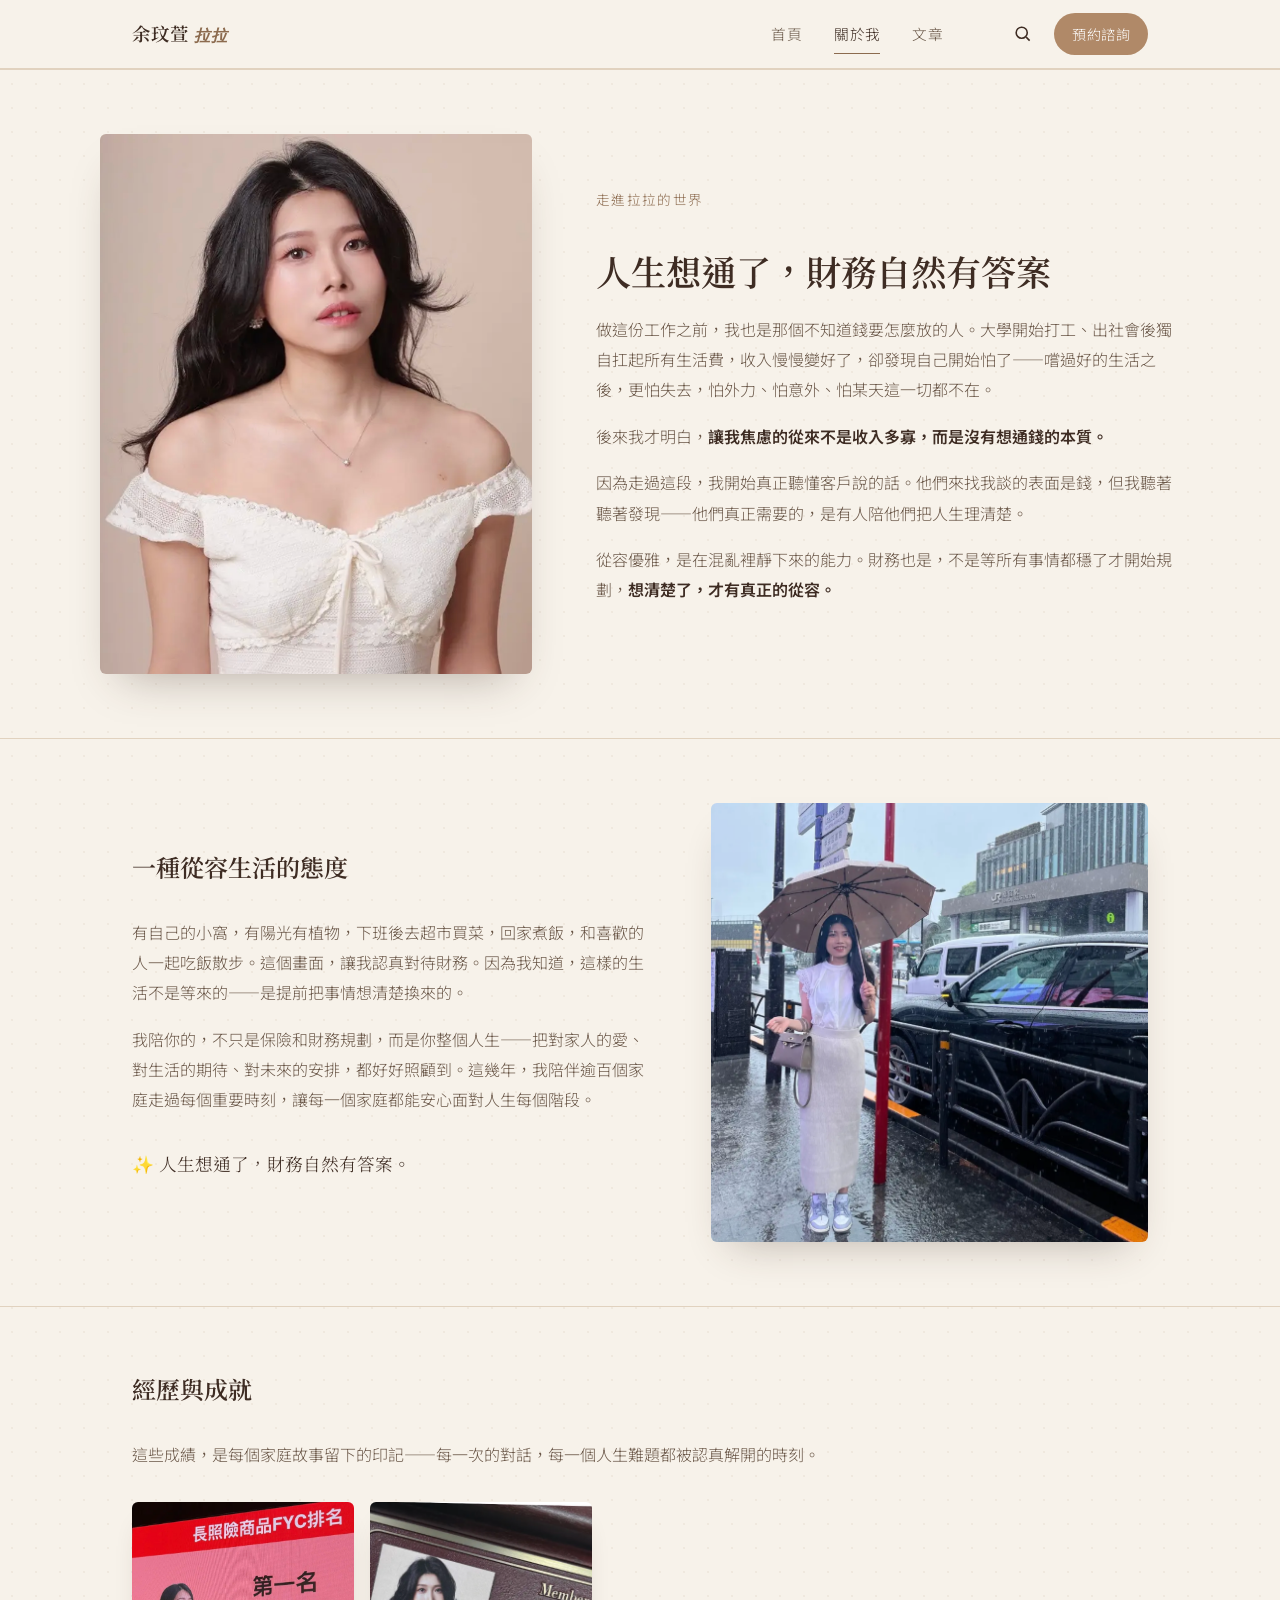
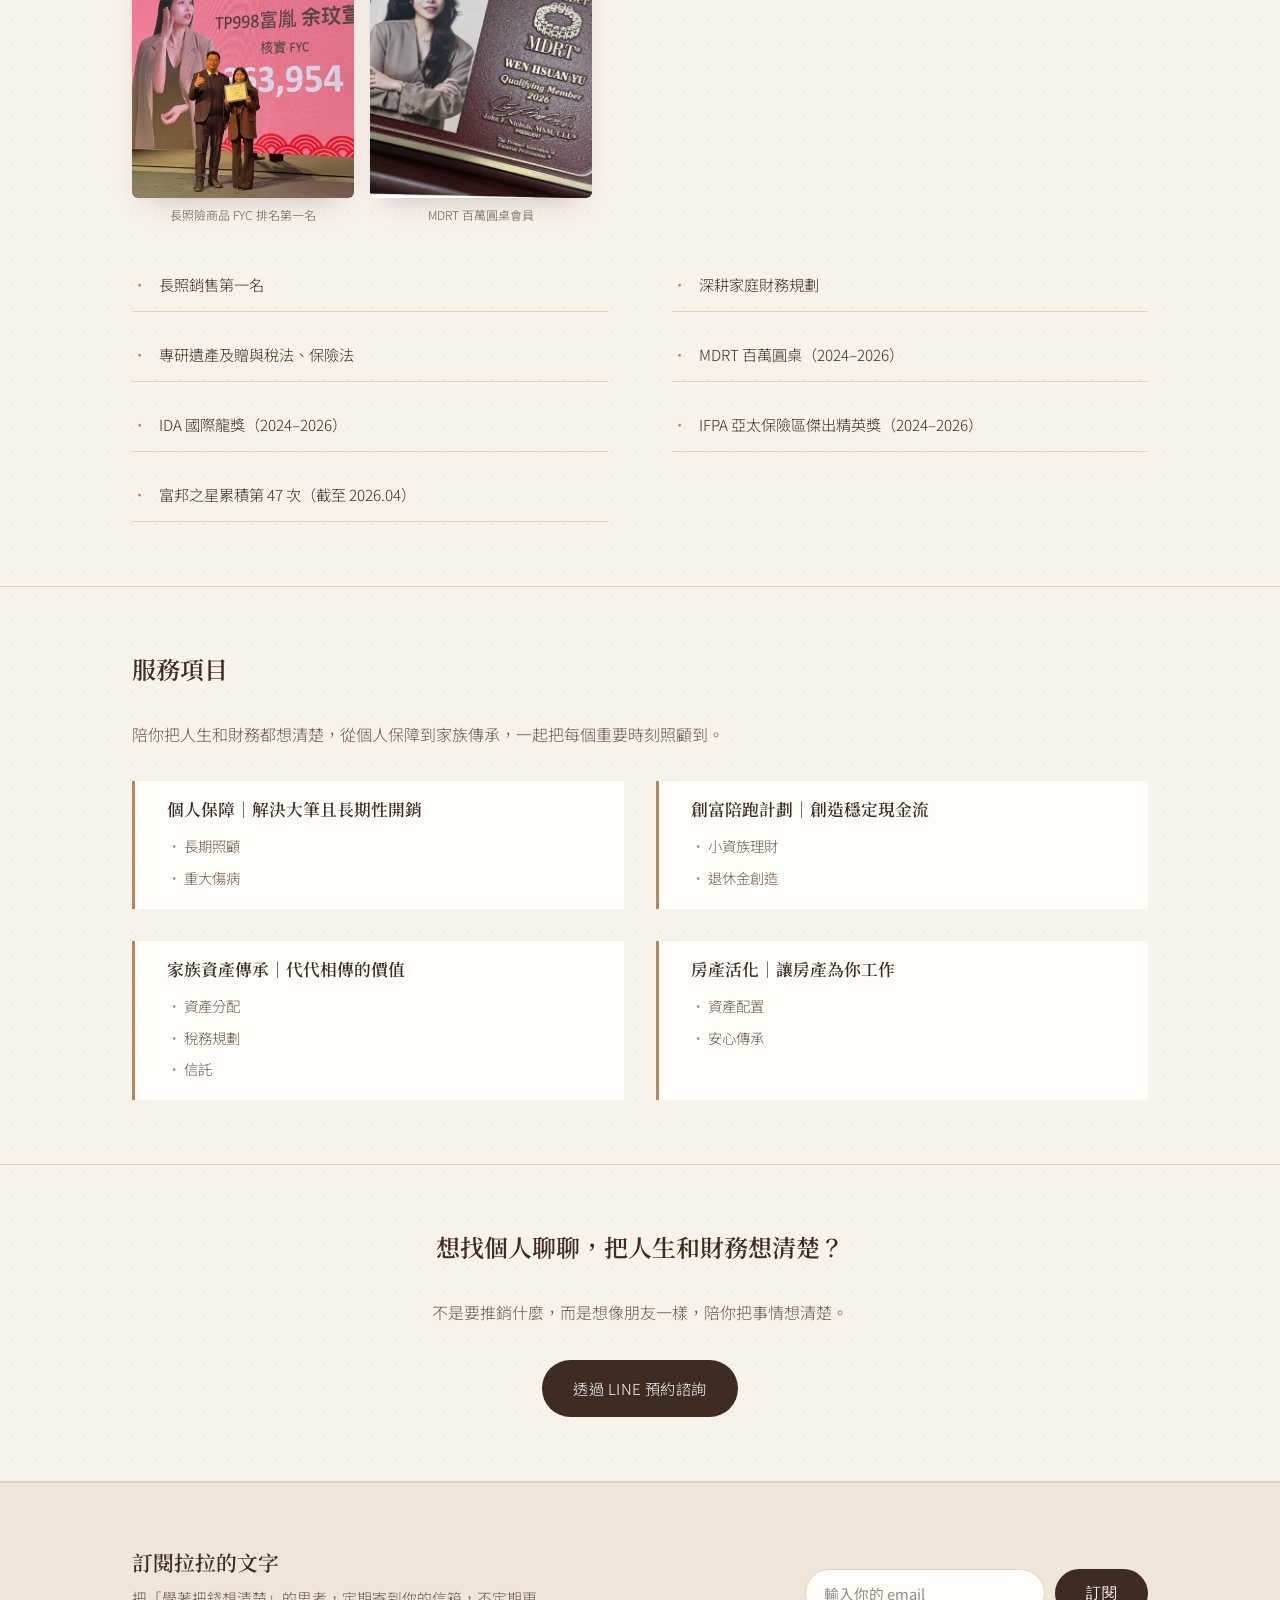
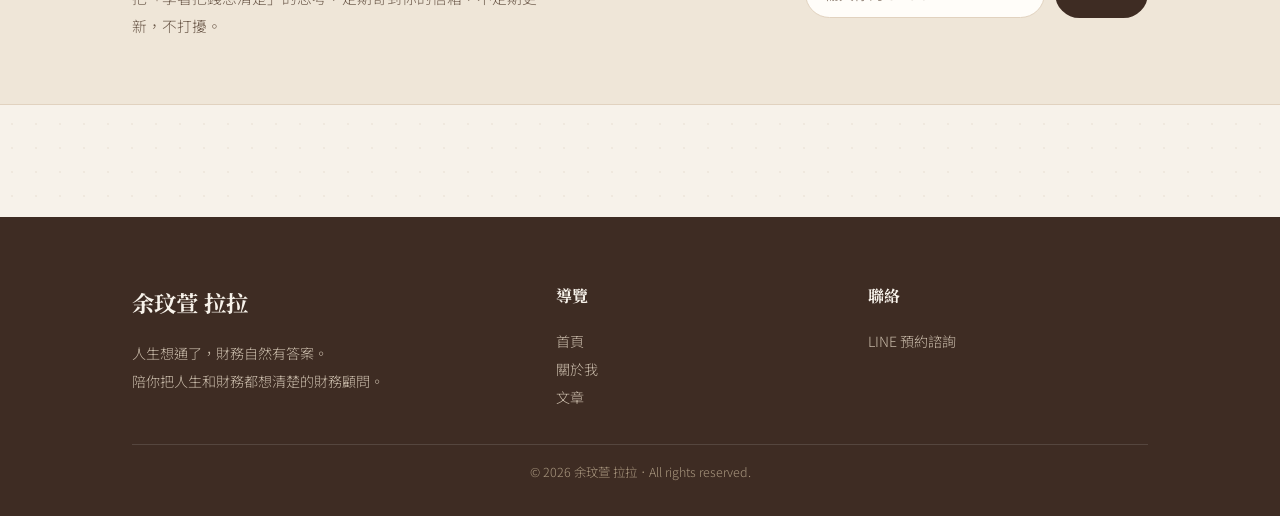
==== about.html @ 837553d8 "Add files via upload" ====
<!DOCTYPE html>
<html lang="zh-Hant">
<head>
<meta charset="UTF-8">
<meta name="viewport" content="width=device-width, initial-scale=1.0">
<title>關於我｜余玟萱 拉拉</title>
<meta name="description" content="走進拉拉的世界。做這份工作之前，我也是那個不知道錢要怎麼放的人。">
<link rel="stylesheet" href="css/style.css">
</head>
<body>

<header class="site-header">
  <div class="wrap">
    <a href="index.html" class="brand-mark">余玟萱<span>拉拉</span></a>
    <nav class="nav-desktop">
      <div class="nav-links">
        <a href="index.html">首頁</a>
        <a href="about.html" class="active">關於我</a>
        <a href="articles.html">文章</a>
      </div>
      <div class="nav-tools">
        <button class="search-toggle-btn" id="searchToggle" aria-label="搜尋">
          <svg width="19" height="19" viewBox="0 0 24 24" fill="none" stroke="currentColor" stroke-width="2"><circle cx="11" cy="11" r="7"/><line x1="21" y1="21" x2="16.65" y2="16.65"/></svg>
        </button>
        <a class="btn-line" href="https://line.me/R/ti/p/@yourlineid" target="_blank" rel="noopener">預約諮詢</a>
      </div>
    </nav>
    <button class="menu-toggle-btn" id="menuToggle" aria-label="選單">
      <svg width="24" height="24" viewBox="0 0 24 24" fill="none" stroke="currentColor" stroke-width="2"><line x1="3" y1="6" x2="21" y2="6"/><line x1="3" y1="12" x2="21" y2="12"/><line x1="3" y1="18" x2="21" y2="18"/></svg>
    </button>
  </div>
</header>

<div class="search-bar" id="searchBar">
  <div class="wrap">
    <input type="text" id="headerSearchInput" placeholder="搜尋文章關鍵字，按 Enter 搜尋…">
  </div>
</div>

<nav class="nav-mobile-panel" id="mobileNav">
  <a href="index.html">首頁</a>
  <a href="about.html">關於我</a>
  <a href="articles.html">文章</a>
  <a href="https://line.me/R/ti/p/@yourlineid" target="_blank" rel="noopener">預約諮詢</a>
</nav>

<!-- ========== 關於我：個人介紹 ========== -->
<section>
  <div class="wrap about-hero">
    <div class="about-photo">
      <img src="images/photo-portrait.png" alt="余玟萱 拉拉">
    </div>
    <div class="about-intro">
      <span class="about-role">走進拉拉的世界</span>
      <h1>人生想通了，財務自然有答案</h1>
      <p>做這份工作之前，我也是那個不知道錢要怎麼放的人。大學開始打工、出社會後獨自扛起所有生活費，收入慢慢變好了，卻發現自己開始怕了——嚐過好的生活之後，更怕失去，怕外力、怕意外、怕某天這一切都不在。</p>
      <p>後來我才明白，<strong>讓我焦慮的從來不是收入多寡，而是沒有想通錢的本質。</strong></p>
      <p>因為走過這段，我開始真正聽懂客戶說的話。他們來找我談的表面是錢，但我聽著聽著發現——他們真正需要的，是有人陪他們把人生理清楚。</p>
      <p>從容優雅，是在混亂裡靜下來的能力。財務也是，不是等所有事情都穩了才開始規劃，<strong>想清楚了，才有真正的從容。</strong></p>
    </div>
  </div>
</section>

<!-- ========== 一種從容生活的態度 ========== -->
<section class="about-section">
  <div class="wrap lifestyle-grid">
    <div>
      <h2>一種從容生活的態度</h2>
      <p>有自己的小窩，有陽光有植物，下班後去超市買菜，回家煮飯，和喜歡的人一起吃飯散步。這個畫面，讓我認真對待財務。因為我知道，這樣的生活不是等來的——是提前把事情想清楚換來的。</p>
      <p>我陪你的，不只是保險和財務規劃，而是你整個人生——把對家人的愛、對生活的期待、對未來的安排，都好好照顧到。這幾年，我陪伴逾百個家庭走過每個重要時刻，讓每一個家庭都能安心面對人生每個階段。</p>
      <p style="font-family: var(--font-serif); color: var(--color-brown); font-size: 1.1rem; margin-top: var(--space-md);">✨ 人生想通了，財務自然有答案。</p>
    </div>
    <div class="lifestyle-photo">
      <img src="images/photo-lifestyle.png" alt="拉拉的生活日常">
    </div>
  </div>
</section>

<!-- ========== 經歷與成就 ========== -->
<section class="about-section">
  <div class="wrap">
    <h2>經歷與成就</h2>
    <p>這些成績，是每個家庭故事留下的印記——每一次的對話，每一個人生難題都被認真解開的時刻。</p>
    <div class="honor-photos">
      <figure>
        <img src="images/photo-award-stage.png" alt="長照險商品FYC排名第一名頒獎">
        <figcaption>長照險商品 FYC 排名第一名</figcaption>
      </figure>
      <figure>
        <img src="images/photo-mdrt.png" alt="MDRT百萬圓桌會員證">
        <figcaption>MDRT 百萬圓桌會員</figcaption>
      </figure>
    </div>
    <div class="honor-grid">
      <div class="honor-item"><span class="dot">·</span> 長照銷售第一名</div>
      <div class="honor-item"><span class="dot">·</span> 深耕家庭財務規劃</div>
      <div class="honor-item"><span class="dot">·</span> 專研遺產及贈與稅法、保險法</div>
      <div class="honor-item"><span class="dot">·</span> MDRT 百萬圓桌（2024–2026）</div>
      <div class="honor-item"><span class="dot">·</span> IDA 國際龍獎（2024–2026）</div>
      <div class="honor-item"><span class="dot">·</span> IFPA 亞太保險區傑出精英獎（2024–2026）</div>
      <div class="honor-item"><span class="dot">·</span> 富邦之星累積第 47 次（截至 2026.04）</div>
    </div>
  </div>
</section>

<!-- ========== 服務項目 ========== -->
<section class="about-section">
  <div class="wrap">
    <h2>服務項目</h2>
    <p>陪你把人生和財務都想清楚，從個人保障到家族傳承，一起把每個重要時刻照顧到。</p>
    <div class="service-grid">
      <div class="service-item">
        <h4>個人保障｜解決大筆且長期性開銷</h4>
        <ul>
          <li>長期照顧</li>
          <li>重大傷病</li>
        </ul>
      </div>
      <div class="service-item">
        <h4>創富陪跑計劃｜創造穩定現金流</h4>
        <ul>
          <li>小資族理財</li>
          <li>退休金創造</li>
        </ul>
      </div>
      <div class="service-item">
        <h4>家族資產傳承｜代代相傳的價值</h4>
        <ul>
          <li>資產分配</li>
          <li>稅務規劃</li>
          <li>信託</li>
        </ul>
      </div>
      <div class="service-item">
        <h4>房產活化｜讓房產為你工作</h4>
        <ul>
          <li>資產配置</li>
          <li>安心傳承</li>
        </ul>
      </div>
    </div>
  </div>
</section>

<!-- ========== CTA ========== -->
<section class="about-section" style="text-align:center; border-bottom:1px solid var(--color-line);">
  <div class="wrap">
    <h2>想找個人聊聊，把人生和財務想清楚？</h2>
    <p style="margin: 0 auto var(--space-md);">不是要推銷什麼，而是想像朋友一樣，陪你把事情想清楚。</p>
    <a class="btn btn-primary" href="https://line.me/R/ti/p/@yourlineid" target="_blank" rel="noopener">透過 LINE 預約諮詢</a>
  </div>
</section>

<!-- ========== 電子報訂閱 ========== -->
<section class="newsletter-section">
  <div class="wrap newsletter-box">
    <div>
      <h3>訂閱拉拉的文字</h3>
      <p>把「學著把錢想清楚」的思考，定期寄到你的信箱，不定期更新，不打擾。</p>
    </div>
    <form action="https://YOUR-ACCOUNT.usX.list-manage.com/subscribe/post?u=YOUR_U&amp;id=YOUR_ID" method="post" target="_blank" class="newsletter-form">
      <input type="email" name="EMAIL" placeholder="輸入你的 email" required>
      <button type="submit" class="btn btn-primary">訂閱</button>
    </form>
  </div>
</section>

<footer class="site-footer">
  <div class="wrap">
    <div class="footer-grid">
      <div>
        <h5>余玟萱 拉拉</h5>
        <p>人生想通了，財務自然有答案。<br>陪你把人生和財務都想清楚的財務顧問。</p>
      </div>
      <div>
        <h5 style="font-size:1rem;">導覽</h5>
        <p><a href="index.html">首頁</a></p>
        <p><a href="about.html">關於我</a></p>
        <p><a href="articles.html">文章</a></p>
      </div>
      <div>
        <h5 style="font-size:1rem;">聯絡</h5>
        <p><a href="https://line.me/R/ti/p/@yourlineid" target="_blank" rel="noopener">LINE 預約諮詢</a></p>
      </div>
    </div>
    <div class="footer-bottom">© 2026 余玟萱 拉拉．All rights reserved.</div>
  </div>
</footer>

<script src="js/main.js"></script>
</body>
</html>
---- css/style.css ----
/* ==========================================================================
   余玟萱 拉拉｜個人品牌網站
   設計系統：米杏底色 × 奶茶棕 × 深可可，溫暖、簡潔、有生活感
   ========================================================================== */

@import url('https://fonts.googleapis.com/css2?family=Noto+Serif+TC:wght@400;500;600;700&family=Noto+Sans+TC:wght@300;400;500;600;700&family=Cormorant+Garamond:ital@1&display=swap');

:root {
  /* 色彩 token */
  --color-bg: #F7F2EA;          /* 米杏底色 */
  --color-bg-card: #FFFDF9;      /* 卡片米白 */
  --color-bg-soft: #EFE6D8;      /* 區塊分隔用米調 */
  --color-milktea: #B08968;      /* 奶茶棕｜主色 */
  --color-milktea-deep: #8C6B4F; /* 深奶茶｜hover / 強調 */
  --color-brown: #3E2C23;        /* 深可可｜標題文字 */
  --color-brown-soft: #6B5849;   /* 內文次要文字 */
  --color-line: #E1D2BF;         /* 分隔線 */
  --color-olive: #8B9574;        /* 生活感點綴，用於標籤 */
  --color-white: #FFFFFF;

  /* 字體 */
  --font-serif: 'Noto Serif TC', serif;
  --font-sans: 'Noto Sans TC', sans-serif;
  --font-accent: 'Cormorant Garamond', serif;

  /* 間距節奏 */
  --space-xs: 0.5rem;
  --space-sm: 1rem;
  --space-md: 2rem;
  --space-lg: 4rem;
  --space-xl: 7rem;

  --radius: 4px;
  --max-width: 1080px;
}

* { box-sizing: border-box; margin: 0; padding: 0; }

html { scroll-behavior: smooth; }

@media (prefers-reduced-motion: reduce) {
  html { scroll-behavior: auto; }
  * { animation-duration: 0.01ms !important; animation-iteration-count: 1 !important; transition-duration: 0.01ms !important; }
}

body {
  font-family: var(--font-sans);
  background-color: var(--color-bg);
  background-image: radial-gradient(rgba(139, 105, 74, 0.07) 1px, transparent 1px);
  background-size: 24px 24px;
  color: var(--color-brown);
  line-height: 1.9;
  font-weight: 300;
  -webkit-font-smoothing: antialiased;
}

img { max-width: 100%; display: block; }

a { color: inherit; text-decoration: none; }

:focus-visible {
  outline: 2px solid var(--color-milktea-deep);
  outline-offset: 3px;
}

.wrap {
  max-width: var(--max-width);
  margin: 0 auto;
  padding: 0 var(--space-md);
}

h1, h2, h3, h4 {
  font-family: var(--font-serif);
  font-weight: 600;
  color: var(--color-brown);
  line-height: 1.5;
}

/* ==========================================================================
   導覽列
   ========================================================================== */

.site-header {
  position: sticky;
  top: 0;
  z-index: 100;
  background: rgba(247, 242, 234, 0.92);
  backdrop-filter: blur(8px);
  border-bottom: 1px solid var(--color-line);
}

.site-header .wrap {
  display: flex;
  align-items: center;
  justify-content: space-between;
  height: 68px;
}

.brand-mark {
  font-family: var(--font-serif);
  font-size: 1.15rem;
  font-weight: 600;
  letter-spacing: 0.05em;
  color: var(--color-brown);
  white-space: nowrap;
}

.brand-mark span {
  font-family: var(--font-accent);
  font-style: italic;
  color: var(--color-milktea-deep);
  font-size: 1rem;
  margin-left: 0.35em;
}

.nav-desktop {
  display: flex;
  align-items: center;
  gap: var(--space-lg);
}

.nav-links {
  display: flex;
  gap: var(--space-md);
  font-size: 0.92rem;
  letter-spacing: 0.03em;
}

.nav-links a {
  position: relative;
  padding: 4px 0;
  color: var(--color-brown-soft);
  transition: color 0.25s ease;
}

.nav-links a::after {
  content: '';
  position: absolute;
  left: 0; bottom: -2px;
  width: 0; height: 1px;
  background: var(--color-milktea-deep);
  transition: width 0.25s ease;
}

.nav-links a:hover,
.nav-links a.active {
  color: var(--color-brown);
}
.nav-links a:hover::after,
.nav-links a.active::after { width: 100%; }

.nav-tools {
  display: flex;
  align-items: center;
  gap: var(--space-sm);
}

.search-toggle-btn,
.menu-toggle-btn {
  background: none;
  border: none;
  cursor: pointer;
  color: var(--color-brown);
  padding: 6px;
  display: flex;
  align-items: center;
}

.menu-toggle-btn { display: none; }

.btn-line {
  display: inline-flex;
  align-items: center;
  gap: 6px;
  background: var(--color-milktea);
  color: var(--color-white);
  padding: 8px 18px;
  border-radius: 100px;
  font-size: 0.88rem;
  letter-spacing: 0.03em;
  white-space: nowrap;
  transition: background 0.25s ease, transform 0.25s ease;
}
.btn-line:hover { background: var(--color-milktea-deep); transform: translateY(-1px); }

/* 搜尋展開列 */
.search-bar {
  max-height: 0;
  overflow: hidden;
  transition: max-height 0.3s ease;
  background: var(--color-bg-soft);
  border-bottom: 1px solid var(--color-line);
}
.search-bar.open { max-height: 90px; }
.search-bar .wrap { padding-top: 14px; padding-bottom: 14px; height: auto; }
.search-bar input {
  width: 100%;
  border: none;
  background: transparent;
  border-bottom: 1px solid var(--color-milktea);
  padding: 8px 4px;
  font-family: var(--font-sans);
  font-size: 1rem;
  color: var(--color-brown);
}
.search-bar input::placeholder { color: var(--color-brown-soft); opacity: 0.6; }
.search-bar input:focus { outline: none; }

/* 手機選單 */
.nav-mobile-panel {
  display: none;
  position: fixed;
  inset: 68px 0 0 0;
  background: var(--color-bg);
  z-index: 99;
  padding: var(--space-lg) var(--space-md);
  flex-direction: column;
  gap: var(--space-md);
}
.nav-mobile-panel.open { display: flex; }
.nav-mobile-panel a {
  font-family: var(--font-serif);
  font-size: 1.4rem;
  color: var(--color-brown);
  border-bottom: 1px solid var(--color-line);
  padding-bottom: var(--space-sm);
}

/* ==========================================================================
   Hero（首頁視覺主體：品牌句）
   ========================================================================== */

.hero {
  padding: var(--space-xl) 0 var(--space-lg);
  text-align: center;
  position: relative;
  background: linear-gradient(180deg, rgba(29, 20, 15, 0.72), rgba(29, 20, 15, 0.55) 55%, var(--color-bg) 96%),
              url("images/art/banner-home.jpg") center 25% / cover no-repeat;
  color: #F7F2EA;
}

.hero-eyebrow {
  font-size: 0.85rem;
  letter-spacing: 0.25em;
  color: #E8D7C3;
  margin-bottom: var(--space-md);
}

.hero-statement {
  font-family: var(--font-serif);
  font-weight: 700;
  color: #FFFCF7;
  font-size: clamp(2rem, 6vw, 3.6rem);
  line-height: 1.55;
  max-width: 780px;
  margin: 0 auto;
  position: relative;
  display: inline-block;
  text-shadow: 0 2px 24px rgba(0, 0, 0, 0.35);
}

.hero-statement .underline-word {
  position: relative;
  white-space: nowrap;
}

.hero-statement .underline-word svg {
  position: absolute;
  left: -2%;
  bottom: -0.18em;
  width: 104%;
  height: 0.3em;
  overflow: visible;
}

.hero-statement .underline-word path {
  fill: none;
  stroke: #E4B98C;
  stroke-width: 5;
  stroke-linecap: round;
}

.hero-sub {
  margin: var(--space-md) auto 0;
  max-width: 560px;
  color: #EFE3D3;
  font-size: 1.05rem;
  line-height: 2;
}

.hero-cta {
  margin-top: var(--space-lg);
  display: flex;
  justify-content: center;
  gap: var(--space-sm);
  flex-wrap: wrap;
}

.btn {
  display: inline-flex;
  align-items: center;
  gap: 8px;
  padding: 13px 30px;
  border-radius: 100px;
  font-size: 0.95rem;
  letter-spacing: 0.03em;
  transition: all 0.25s ease;
  border: 1px solid transparent;
}
.btn-primary {
  background: var(--color-brown);
  color: var(--color-white);
}
.btn-primary:hover { background: var(--color-milktea-deep); transform: translateY(-2px); }
.btn-outline {
  border-color: #E4B98C;
  color: #FFFCF7;
}
.btn-outline:hover { background: #E4B98C; color: var(--color-brown); }

.scroll-hint {
  margin-top: var(--space-xl);
  display: flex;
  flex-direction: column;
  align-items: center;
  gap: 6px;
  color: #EFE3D3;
  font-size: 0.75rem;
  letter-spacing: 0.2em;
  animation: floatDown 2.4s ease-in-out infinite;
}
@keyframes floatDown {
  0%, 100% { transform: translateY(0); opacity: 0.6; }
  50% { transform: translateY(6px); opacity: 1; }
}
@media (prefers-reduced-motion: reduce) {
  .scroll-hint { animation: none; }
}

/* ==========================================================================
   引言區塊
   ========================================================================== */

.quote-block {
  background: var(--color-bg-card);
  border-top: 1px solid var(--color-line);
  border-bottom: 1px solid var(--color-line);
  padding: var(--space-lg) 0;
}

.quote-block blockquote {
  max-width: 680px;
  margin: 0 auto;
  text-align: center;
  font-family: var(--font-serif);
  font-size: clamp(1.15rem, 2.6vw, 1.5rem);
  color: var(--color-brown);
  line-height: 2;
}

.quote-block cite {
  display: block;
  margin-top: var(--space-sm);
  font-style: normal;
  font-size: 0.85rem;
  color: var(--color-milktea-deep);
  letter-spacing: 0.1em;
}

/* ==========================================================================
   引導卡片（首頁三入口）
   ========================================================================== */

.intro-grid {
  padding: var(--space-xl) 0;
  display: grid;
  grid-template-columns: repeat(3, 1fr);
  gap: var(--space-md);
}

.intro-card {
  background: var(--color-bg-card);
  border: none;
  box-shadow: 0 2px 14px -6px rgba(62, 44, 35, 0.14);
  border-radius: 6px;
  padding: var(--space-md);
  transition: transform 0.3s ease, box-shadow 0.3s ease;
}
.intro-card:hover {
  transform: translateY(-4px);
  box-shadow: 0 16px 30px -18px rgba(62, 44, 35, 0.28);
}

.intro-card .tag {
  font-size: 0.75rem;
  letter-spacing: 0.15em;
  color: var(--color-milktea-deep);
  margin-bottom: var(--space-sm);
  display: block;
}

.intro-card h3 {
  font-size: 1.3rem;
  margin-bottom: var(--space-sm);
}

.intro-card p {
  color: var(--color-brown-soft);
  font-size: 0.95rem;
  margin-bottom: var(--space-sm);
}

.intro-card .card-link {
  font-size: 0.88rem;
  color: var(--color-milktea-deep);
  border-bottom: 1px solid var(--color-milktea-deep);
  padding-bottom: 2px;
}

/* ==========================================================================
   五個文章分類（首頁段落 + 分類頁通用）
   ========================================================================== */

.section-title-wrap {
  text-align: center;
  padding: 0 0 var(--space-lg);
}
.section-eyebrow {
  font-size: 0.8rem;
  letter-spacing: 0.25em;
  color: var(--color-milktea-deep);
  margin-bottom: var(--space-xs);
}
.section-title {
  font-size: clamp(1.6rem, 4vw, 2.2rem);
  position: relative;
  display: inline-block;
  padding-bottom: 16px;
}
.section-title::after {
  content: '';
  position: absolute;
  left: 50%;
  bottom: 0;
  transform: translateX(-50%);
  width: 84px;
  height: 10px;
  background: url("data:image/svg+xml,%3Csvg xmlns='http://www.w3.org/2000/svg' viewBox='0 0 84 10'%3E%3Cpath d='M2,6 C20,1 35,9 50,4 C62,1 74,7 82,3' fill='none' stroke='%23B08968' stroke-width='2.4' stroke-linecap='round'/%3E%3C/svg%3E") no-repeat center / contain;
}
.page-banner h1 {
  position: relative;
  display: inline-block;
  padding-bottom: 16px;
}
.page-banner h1::after {
  content: '';
  position: absolute;
  left: 50%;
  bottom: 0;
  transform: translateX(-50%);
  width: 84px;
  height: 10px;
  background: url("data:image/svg+xml,%3Csvg xmlns='http://www.w3.org/2000/svg' viewBox='0 0 84 10'%3E%3Cpath d='M2,6 C20,1 35,9 50,4 C62,1 74,7 82,3' fill='none' stroke='%23B08968' stroke-width='2.4' stroke-linecap='round'/%3E%3C/svg%3E") no-repeat center / contain;
}

.category-grid {
  padding-bottom: var(--space-xl);
  display: grid;
  grid-template-columns: repeat(5, 1fr);
  gap: var(--space-sm);
}

.category-card {
  position: relative;
  border-radius: 6px;
  overflow: hidden;
  aspect-ratio: 3 / 4;
  box-shadow: 0 10px 26px -14px rgba(62, 44, 35, 0.35);
  transition: transform 0.3s ease, box-shadow 0.3s ease;
  background-size: cover;
  background-position: center;
  display: flex;
  align-items: flex-end;
}
.category-card:hover {
  transform: translateY(-5px);
  box-shadow: 0 20px 36px -16px rgba(62, 44, 35, 0.42);
}
.category-card.cat-money { background-image: url("images/art/cat-money.jpg"); }
.category-card.cat-love  { background-image: url("images/art/cat-love.jpg"); }
.category-card.cat-grace { background-image: url("images/art/cat-grace.jpg"); }
.category-card.cat-aging { background-image: url("images/art/cat-aging.jpg"); }
.category-card.cat-care  { background-image: url("images/art/cat-care.jpg"); }

.category-card .cat-scrim {
  position: relative;
  width: 100%;
  padding: var(--space-md) var(--space-sm) var(--space-sm);
  text-align: center;
  background: linear-gradient(180deg, rgba(29, 20, 15, 0) 0%, rgba(29, 20, 15, 0.78) 78%);
}
.category-card .cat-icon-svg {
  display: none;
}
.category-card h4 {
  font-size: 1rem;
  line-height: 1.6;
  color: #FFFCF7;
  text-shadow: 0 1px 8px rgba(0, 0, 0, 0.4);
}
.category-card .cat-desc {
  font-size: 0.8rem;
  color: #E8D7C3;
  margin-top: 6px;
  letter-spacing: 0.05em;
}

/* ==========================================================================
   頁尾
   ========================================================================== */

.site-footer {
  background: var(--color-brown);
  color: #E8DDD0;
  padding: var(--space-lg) 0 var(--space-md);
  margin-top: var(--space-xl);
}

.footer-grid {
  display: grid;
  grid-template-columns: 1.4fr 1fr 1fr;
  gap: var(--space-md);
  padding-bottom: var(--space-md);
}

.footer-grid h5 {
  font-family: var(--font-serif);
  font-size: 1.4rem;
  color: var(--color-bg);
  margin-bottom: var(--space-sm);
}

.footer-grid p, .footer-grid a {
  font-size: 0.88rem;
  color: #C9BBAA;
  line-height: 2;
}
.footer-grid a:hover { color: var(--color-bg); }

.footer-bottom {
  border-top: 1px solid rgba(255,255,255,0.12);
  padding-top: var(--space-sm);
  text-align: center;
  font-size: 0.78rem;
  color: #A9977F;
}

/* ==========================================================================
   內頁通用：頁首橫幅
   ========================================================================== */

.page-banner {
  padding: var(--space-lg) 0 var(--space-md);
  text-align: center;
}
.page-banner .section-eyebrow { margin-bottom: var(--space-xs); }
.page-banner h1 { font-size: clamp(1.8rem, 5vw, 2.6rem); }
.page-banner p {
  max-width: 600px;
  margin: var(--space-sm) auto 0;
  color: var(--color-brown-soft);
}

/* ==========================================================================
   關於我頁
   ========================================================================== */

.about-hero {
  display: grid;
  grid-template-columns: 0.85fr 1.15fr;
  gap: var(--space-lg);
  align-items: center;
  padding: var(--space-lg) 0;
}

.about-photo {
  aspect-ratio: 4 / 5;
  border-radius: 6px;
  overflow: hidden;
  box-shadow: 0 22px 44px -22px rgba(62, 44, 35, 0.38);
}
.about-photo img {
  width: 100%;
  height: 100%;
  object-fit: cover;
  display: block;
}

.lifestyle-grid {
  display: grid;
  grid-template-columns: 1fr 0.85fr;
  gap: var(--space-lg);
  align-items: center;
}
.lifestyle-photo {
  border-radius: 6px;
  overflow: hidden;
  box-shadow: 0 20px 40px -20px rgba(62, 44, 35, 0.32);
}
.lifestyle-photo img { width: 100%; display: block; }

.honor-photos {
  display: grid;
  grid-template-columns: repeat(2, 1fr);
  gap: var(--space-sm);
  max-width: 460px;
  margin: var(--space-md) 0;
}
.honor-photos figure { margin: 0; }
.honor-photos img {
  width: 100%;
  aspect-ratio: 3 / 4;
  object-fit: cover;
  object-position: top center;
  border-radius: 6px;
  box-shadow: 0 14px 28px -16px rgba(62, 44, 35, 0.3);
  display: block;
}
.honor-photos figcaption {
  font-size: 0.75rem;
  color: var(--color-brown-soft);
  margin-top: 6px;
  text-align: center;
}

.about-intro h1 {
  font-size: clamp(1.6rem, 4vw, 2.2rem);
  margin-bottom: var(--space-sm);
}
.about-intro .about-role {
  color: var(--color-milktea-deep);
  letter-spacing: 0.1em;
  font-size: 0.85rem;
  margin-bottom: var(--space-md);
  display: block;
}
.about-intro p { margin-bottom: var(--space-sm); color: var(--color-brown-soft); }
.about-intro p strong { color: var(--color-brown); font-weight: 600; }

.about-section { padding: var(--space-lg) 0; border-top: 1px solid var(--color-line); }
.about-section h2 { font-size: 1.5rem; margin-bottom: var(--space-md); }
.about-section p { color: var(--color-brown-soft); margin-bottom: var(--space-sm); max-width: 720px; }

.honor-grid {
  display: grid;
  grid-template-columns: repeat(2, 1fr);
  gap: var(--space-sm) var(--space-lg);
  margin-top: var(--space-md);
}
.honor-item {
  display: flex;
  gap: 12px;
  align-items: baseline;
  padding: 12px 0;
  border-bottom: 1px solid var(--color-line);
  font-size: 0.95rem;
}
.honor-item .dot { color: var(--color-milktea); }

.service-grid {
  display: grid;
  grid-template-columns: repeat(2, 1fr);
  gap: var(--space-md);
  margin-top: var(--space-md);
}
.service-item {
  background: var(--color-bg-card);
  border-left: 3px solid var(--color-milktea);
  padding: var(--space-sm) var(--space-md);
}
.service-item h4 { font-size: 1.05rem; margin-bottom: 8px; }
.service-item ul { list-style: none; color: var(--color-brown-soft); font-size: 0.9rem; }
.service-item li { padding: 2px 0; }
.service-item li::before { content: '· '; color: var(--color-milktea); }

/* ==========================================================================
   文章列表頁
   ========================================================================== */

.filter-bar {
  display: flex;
  flex-wrap: wrap;
  gap: 10px;
  justify-content: center;
  padding-bottom: var(--space-lg);
}
.filter-btn {
  padding: 8px 20px;
  border: 1px solid var(--color-line);
  border-radius: 100px;
  font-size: 0.88rem;
  background: var(--color-bg-card);
  color: var(--color-brown-soft);
  cursor: pointer;
  transition: all 0.2s ease;
}
.filter-btn:hover { border-color: var(--color-milktea); color: var(--color-brown); }
.filter-btn.active {
  background: var(--color-brown);
  border-color: var(--color-brown);
  color: var(--color-white);
}

.article-list {
  display: grid;
  grid-template-columns: repeat(2, 1fr);
  gap: var(--space-md);
  padding-bottom: var(--space-xl);
}

.article-card {
  background: var(--color-bg-card);
  border: none;
  box-shadow: 0 2px 14px -8px rgba(62, 44, 35, 0.16);
  border-radius: 6px;
  overflow: hidden;
  display: flex;
  flex-direction: column;
  transition: transform 0.25s ease, box-shadow 0.25s ease;
}
.article-card:hover {
  transform: translateY(-3px);
  box-shadow: 0 16px 30px -18px rgba(62, 44, 35, 0.24);
}
.article-card .card-cover {
  width: 100%;
  aspect-ratio: 16 / 10;
  background-size: cover;
  background-position: center;
}
.article-card .card-body {
  padding: var(--space-md);
  display: flex;
  flex-direction: column;
  flex-grow: 1;
}
.article-card .cat-tag {
  display: inline-flex;
  align-items: center;
  gap: 6px;
  font-size: 0.75rem;
  color: var(--color-milktea-deep);
  letter-spacing: 0.06em;
  margin-bottom: var(--space-xs);
}
.article-card .cat-tag svg { width: 14px; height: 14px; }
.article-card h3 {
  font-size: 1.2rem;
  margin-bottom: var(--space-sm);
  line-height: 1.6;
}
.article-card .excerpt {
  color: var(--color-brown-soft);
  font-size: 0.92rem;
  flex-grow: 1;
  margin-bottom: var(--space-sm);
}
.article-card .meta {
  display: flex;
  justify-content: space-between;
  font-size: 0.78rem;
  color: var(--color-brown-soft);
  border-top: 1px solid var(--color-line);
  padding-top: var(--space-sm);
}

.empty-state {
  text-align: center;
  padding: var(--space-xl) var(--space-md);
  color: var(--color-brown-soft);
}
.empty-state .icon { font-size: 2rem; margin-bottom: var(--space-sm); }

/* ==========================================================================
   單篇文章頁
   ========================================================================== */

.article-cover {
  width: 100%;
  aspect-ratio: 21 / 9;
  background-size: cover;
  background-position: center;
  position: relative;
}
.article-cover::after {
  content: '';
  position: absolute;
  inset: 0;
  background: linear-gradient(180deg, rgba(29,20,15,0.05), rgba(29,20,15,0.55));
}

.article-header {
  max-width: 760px;
  margin: 0 auto;
  padding: var(--space-lg) 0 var(--space-md);
  text-align: center;
}
.article-header .cat-tag {
  font-size: 0.8rem;
  color: var(--color-milktea-deep);
  letter-spacing: 0.15em;
  margin-bottom: var(--space-sm);
  display: inline-flex;
  align-items: center;
  gap: 6px;
  justify-content: center;
  width: 100%;
}
.article-header .cat-tag svg { width: 16px; height: 16px; }
.article-header h1 {
  font-size: clamp(1.7rem, 4.5vw, 2.4rem);
  margin-bottom: var(--space-sm);
}
.article-header .meta {
  color: var(--color-brown-soft);
  font-size: 0.85rem;
}

.article-body {
  max-width: 700px;
  margin: 0 auto;
  padding-bottom: var(--space-xl);
  font-size: 1.05rem;
}
.article-body h2 {
  font-size: 1.35rem;
  margin: var(--space-lg) 0 var(--space-sm);
}
.article-body p { margin-bottom: var(--space-sm); color: var(--color-brown-soft); }
.article-body p strong { color: var(--color-brown); }
.article-body blockquote {
  border-left: 3px solid var(--color-milktea);
  padding-left: var(--space-sm);
  margin: var(--space-md) 0;
  font-family: var(--font-serif);
  color: var(--color-brown);
  font-size: 1.1rem;
}
.article-body ul { margin: 0 0 var(--space-sm) 1.2rem; color: var(--color-brown-soft); }

.article-footer-cta {
  max-width: 700px;
  margin: var(--space-lg) auto 0;
  background: var(--color-bg-card);
  border: 1px solid var(--color-line);
  border-radius: var(--radius);
  padding: var(--space-md);
  text-align: center;
}
.article-footer-cta p { margin-bottom: var(--space-sm); color: var(--color-brown-soft); }

.ig-embed-grid {
  display: flex;
  flex-wrap: wrap;
  gap: var(--space-md);
  justify-content: center;
  margin: var(--space-md) 0;
}
.ig-embed-grid blockquote.instagram-media { margin: 0 !important; }

/* ==========================================================================
   電子報訂閱
   ========================================================================== */

.newsletter-section {
  background: var(--color-bg-soft);
  border-top: 1px solid var(--color-line);
  border-bottom: 1px solid var(--color-line);
  padding: var(--space-lg) 0;
}
.newsletter-box {
  display: flex;
  align-items: center;
  justify-content: space-between;
  gap: var(--space-md);
  flex-wrap: wrap;
}
.newsletter-box h3 {
  font-size: 1.3rem;
  margin-bottom: 6px;
}
.newsletter-box p {
  color: var(--color-brown-soft);
  font-size: 0.92rem;
  max-width: 420px;
}
.newsletter-form {
  display: flex;
  gap: 10px;
  flex-wrap: wrap;
}
.newsletter-form input[type="email"] {
  padding: 12px 18px;
  border: 1px solid var(--color-line);
  border-radius: 100px;
  font-family: var(--font-sans);
  font-size: 0.92rem;
  min-width: 240px;
  background: var(--color-bg-card);
  color: var(--color-brown);
}
.newsletter-form input[type="email"]:focus {
  outline: none;
  border-color: var(--color-milktea);
}
.newsletter-form input[type="email"]::placeholder { color: var(--color-brown-soft); opacity: 0.7; }

@media (max-width: 640px) {
  .newsletter-box { flex-direction: column; align-items: stretch; text-align: center; }
  .newsletter-form { flex-direction: column; }
  .newsletter-form input[type="email"] { min-width: 0; }
}

.back-link {
  display: inline-flex;
  align-items: center;
  gap: 6px;
  font-size: 0.88rem;
  color: var(--color-milktea-deep);
  margin-bottom: var(--space-md);
}

/* ==========================================================================
   響應式：平板 / 手機
   ========================================================================== */

@media (max-width: 860px) {
  .nav-links { display: none; }
  .menu-toggle-btn { display: flex; }
  .intro-grid { grid-template-columns: 1fr; }
  .category-grid { grid-template-columns: repeat(2, 1fr); }
  .about-hero { grid-template-columns: 1fr; }
  .about-photo { max-width: 320px; margin: 0 auto; }
  .lifestyle-grid { grid-template-columns: 1fr; }
  .lifestyle-grid .lifestyle-photo { order: -1; max-width: 360px; margin: 0 auto; }
  .honor-grid, .service-grid { grid-template-columns: 1fr; }
  .article-list { grid-template-columns: 1fr; }
  .footer-grid { grid-template-columns: 1fr; gap: var(--space-md); text-align: center; }
}

@media (max-width: 520px) {
  :root { --space-xl: 4.5rem; --space-lg: 2.75rem; }
  .category-grid { grid-template-columns: repeat(2, 1fr); }
  .hero-cta { flex-direction: column; align-items: stretch; }
  .btn { justify-content: center; }
}
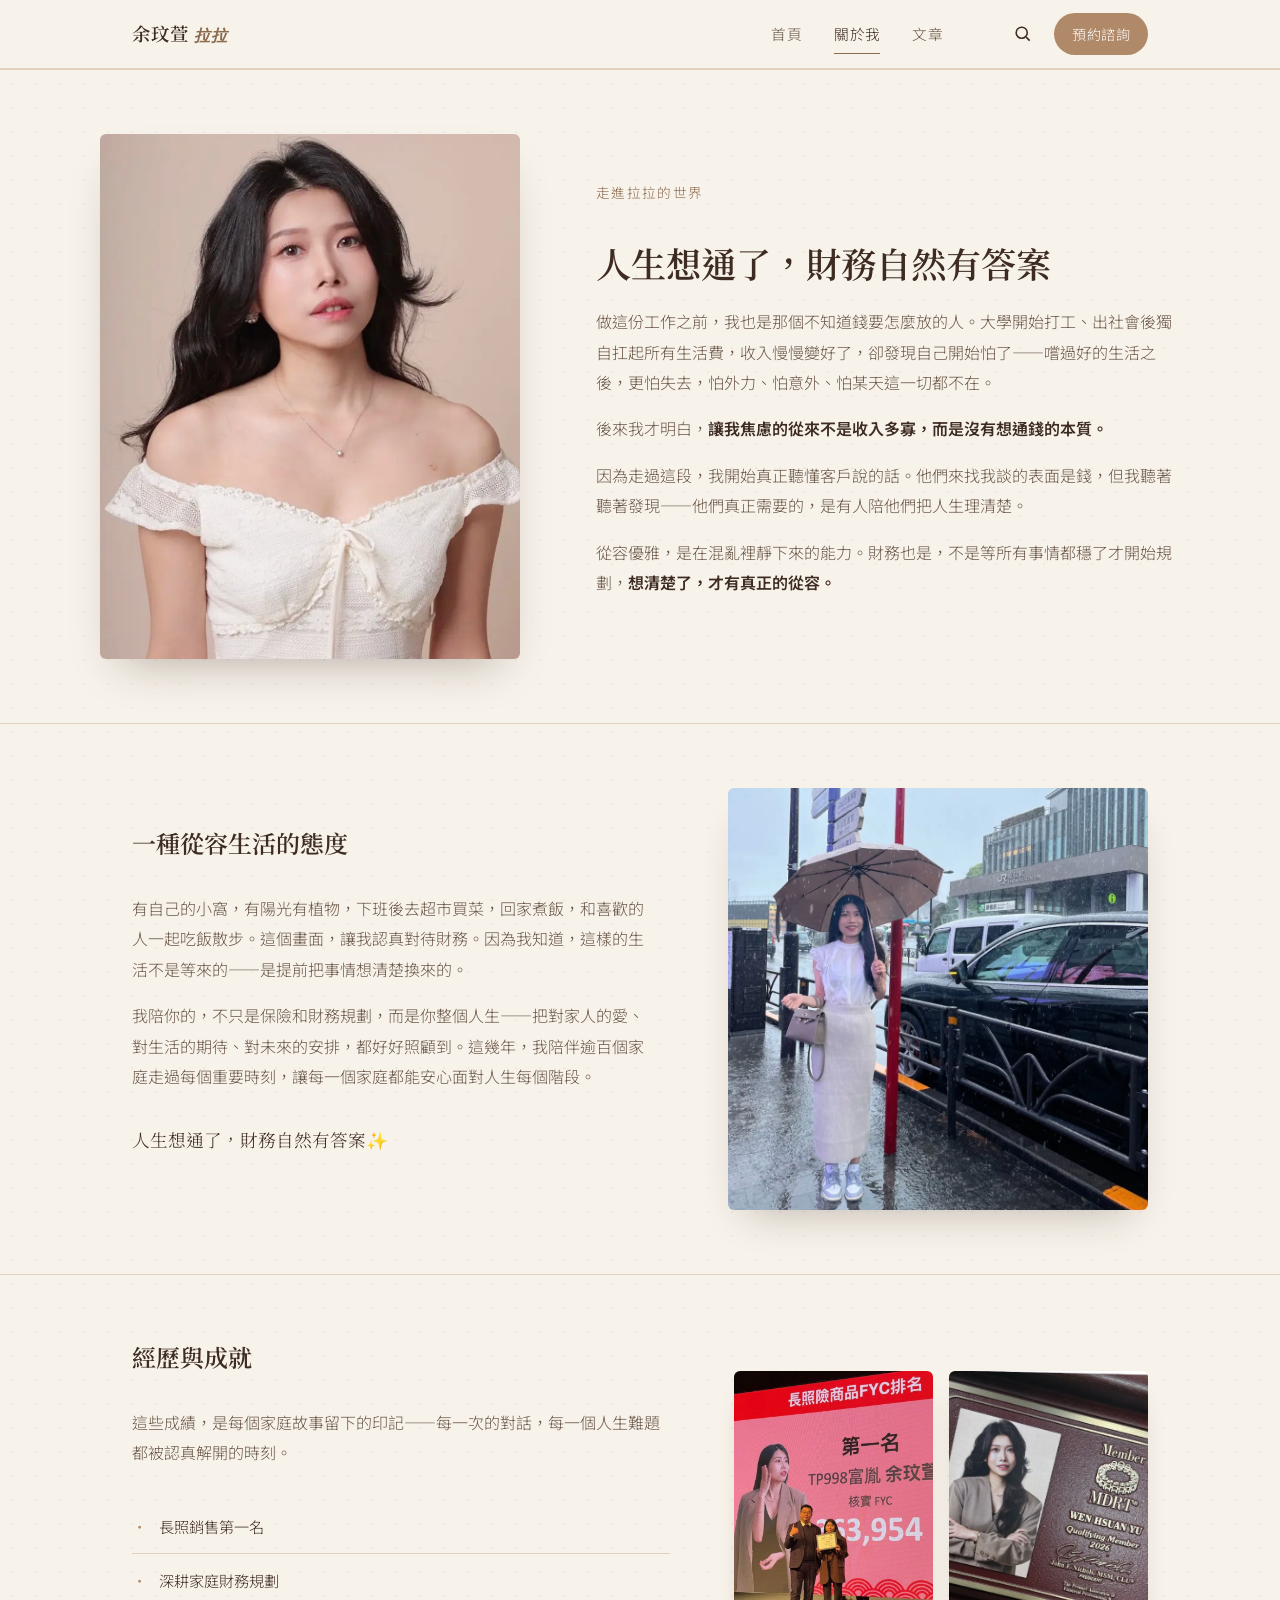
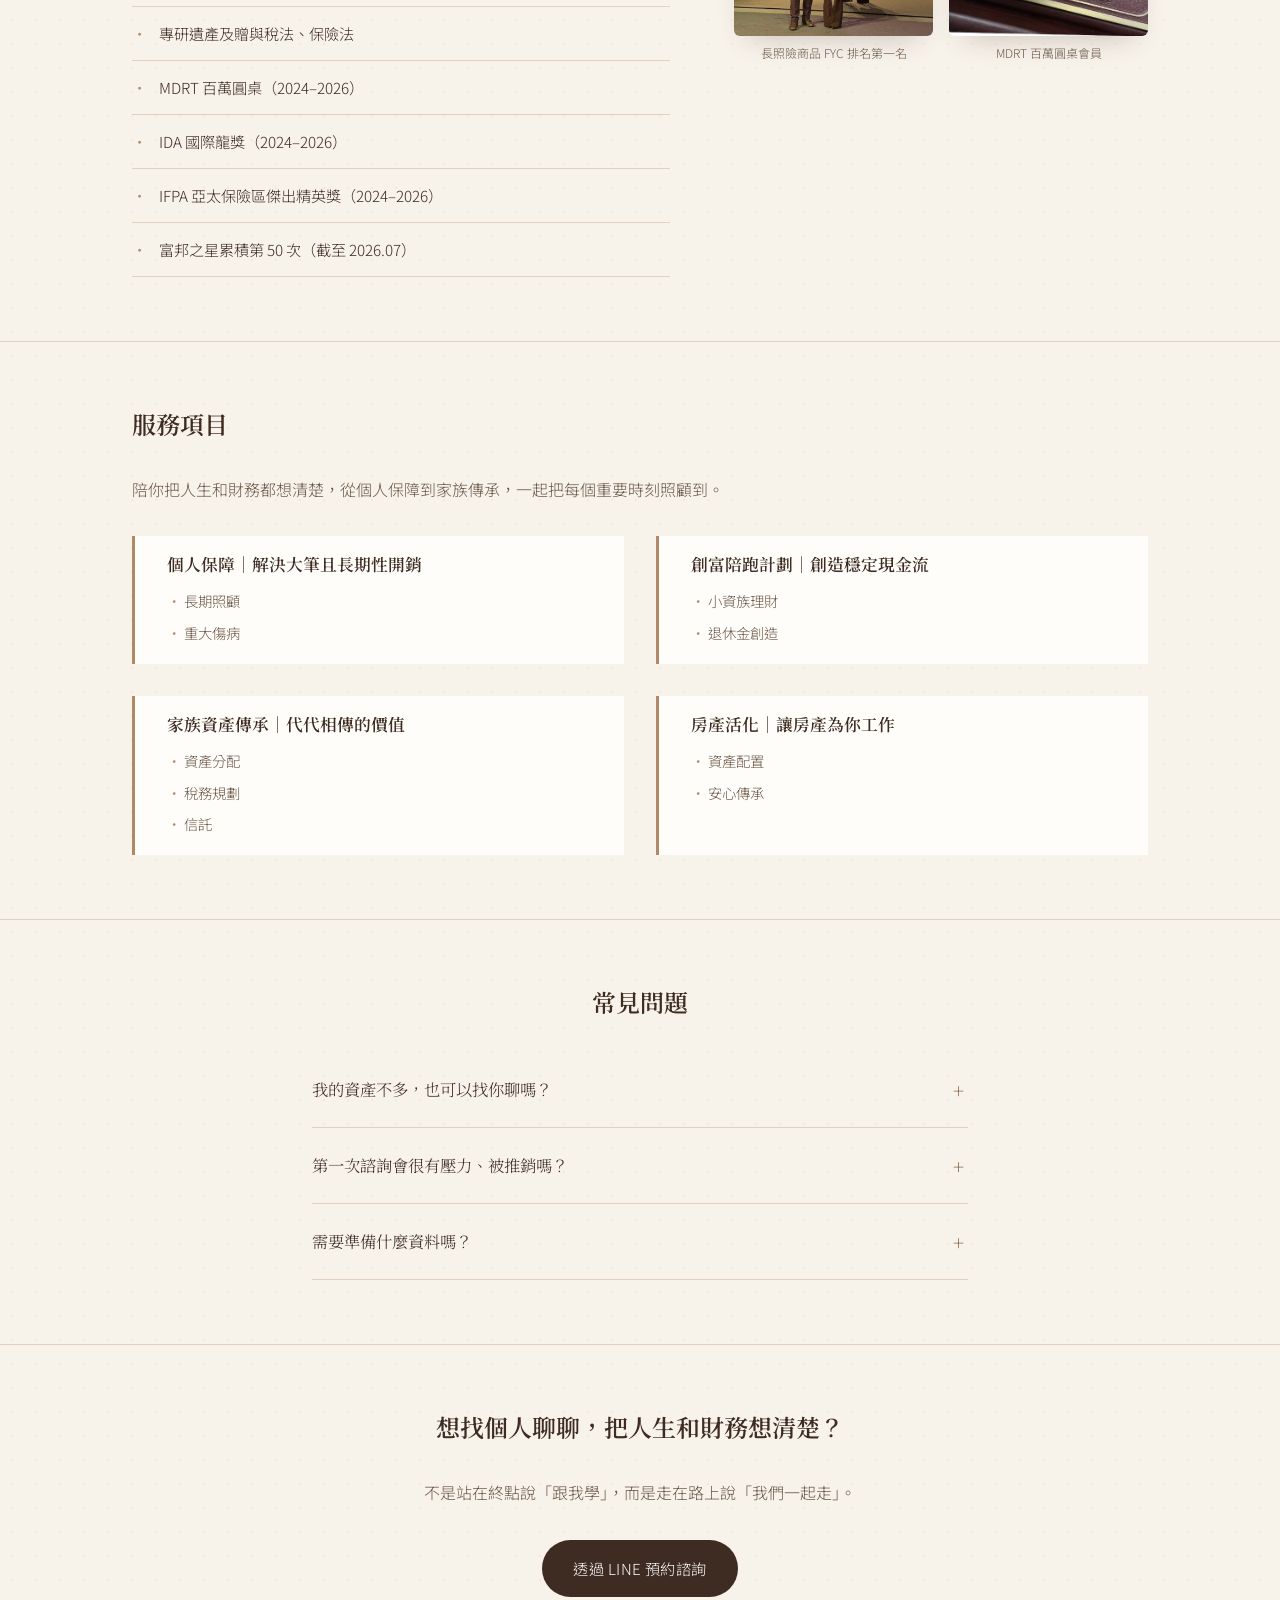
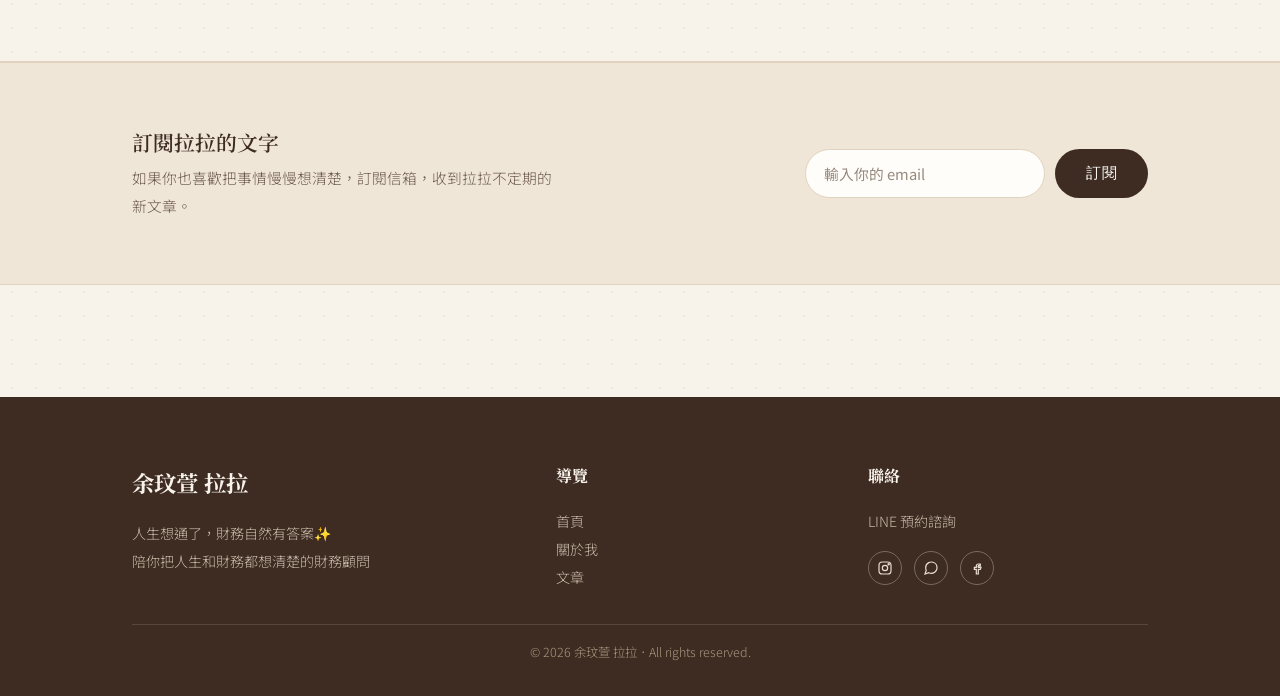
==== commit cfef4717: "Add files via upload" ====
--- a/about.html
+++ b/about.html
@@ -22,7 +22,7 @@
         <button class="search-toggle-btn" id="searchToggle" aria-label="搜尋">
           <svg width="19" height="19" viewBox="0 0 24 24" fill="none" stroke="currentColor" stroke-width="2"><circle cx="11" cy="11" r="7"/><line x1="21" y1="21" x2="16.65" y2="16.65"/></svg>
         </button>
-        <a class="btn-line" href="https://line.me/R/ti/p/@yourlineid" target="_blank" rel="noopener">預約諮詢</a>
+        <a class="btn-line" href="https://line.me/ti/p/OS92ei6lpr" target="_blank" rel="noopener">預約諮詢</a>
       </div>
     </nav>
     <button class="menu-toggle-btn" id="menuToggle" aria-label="選單">
@@ -41,7 +41,7 @@
   <a href="index.html">首頁</a>
   <a href="about.html">關於我</a>
   <a href="articles.html">文章</a>
-  <a href="https://line.me/R/ti/p/@yourlineid" target="_blank" rel="noopener">預約諮詢</a>
+  <a href="https://line.me/ti/p/OS92ei6lpr" target="_blank" rel="noopener">預約諮詢</a>
 </nav>
 
 <!-- ========== 關於我：個人介紹 ========== -->
@@ -68,7 +68,7 @@
       <h2>一種從容生活的態度</h2>
       <p>有自己的小窩，有陽光有植物，下班後去超市買菜，回家煮飯，和喜歡的人一起吃飯散步。這個畫面，讓我認真對待財務。因為我知道，這樣的生活不是等來的——是提前把事情想清楚換來的。</p>
       <p>我陪你的，不只是保險和財務規劃，而是你整個人生——把對家人的愛、對生活的期待、對未來的安排，都好好照顧到。這幾年，我陪伴逾百個家庭走過每個重要時刻，讓每一個家庭都能安心面對人生每個階段。</p>
-      <p style="font-family: var(--font-serif); color: var(--color-brown); font-size: 1.1rem; margin-top: var(--space-md);">✨ 人生想通了，財務自然有答案。</p>
+      <p style="font-family: var(--font-serif); color: var(--color-brown); font-size: 1.1rem; margin-top: var(--space-md);">人生想通了，財務自然有答案✨</p>
     </div>
     <div class="lifestyle-photo">
       <img src="images/photo-lifestyle.png" alt="拉拉的生活日常">
@@ -78,9 +78,20 @@
 
 <!-- ========== 經歷與成就 ========== -->
 <section class="about-section">
-  <div class="wrap">
-    <h2>經歷與成就</h2>
-    <p>這些成績，是每個家庭故事留下的印記——每一次的對話，每一個人生難題都被認真解開的時刻。</p>
+  <div class="wrap honors-layout">
+    <div class="honors-text">
+      <h2>經歷與成就</h2>
+      <p>這些成績，是每個家庭故事留下的印記——每一次的對話，每一個人生難題都被認真解開的時刻。</p>
+      <div class="honor-grid">
+        <div class="honor-item"><span class="dot">·</span> 長照銷售第一名</div>
+        <div class="honor-item"><span class="dot">·</span> 深耕家庭財務規劃</div>
+        <div class="honor-item"><span class="dot">·</span> 專研遺產及贈與稅法、保險法</div>
+        <div class="honor-item"><span class="dot">·</span> MDRT 百萬圓桌（2024–2026）</div>
+        <div class="honor-item"><span class="dot">·</span> IDA 國際龍獎（2024–2026）</div>
+        <div class="honor-item"><span class="dot">·</span> IFPA 亞太保險區傑出精英獎（2024–2026）</div>
+        <div class="honor-item"><span class="dot">·</span> 富邦之星累積第 50 次（截至 2026.07）</div>
+      </div>
+    </div>
     <div class="honor-photos">
       <figure>
         <img src="images/photo-award-stage.png" alt="長照險商品FYC排名第一名頒獎">
@@ -91,15 +102,6 @@
         <figcaption>MDRT 百萬圓桌會員</figcaption>
       </figure>
     </div>
-    <div class="honor-grid">
-      <div class="honor-item"><span class="dot">·</span> 長照銷售第一名</div>
-      <div class="honor-item"><span class="dot">·</span> 深耕家庭財務規劃</div>
-      <div class="honor-item"><span class="dot">·</span> 專研遺產及贈與稅法、保險法</div>
-      <div class="honor-item"><span class="dot">·</span> MDRT 百萬圓桌（2024–2026）</div>
-      <div class="honor-item"><span class="dot">·</span> IDA 國際龍獎（2024–2026）</div>
-      <div class="honor-item"><span class="dot">·</span> IFPA 亞太保險區傑出精英獎（2024–2026）</div>
-      <div class="honor-item"><span class="dot">·</span> 富邦之星累積第 47 次（截至 2026.04）</div>
-    </div>
   </div>
 </section>
 
@@ -142,12 +144,20 @@
   </div>
 </section>
 
+<!-- ========== 常見問題 ========== -->
+<section class="about-section">
+  <div class="wrap" style="max-width: 720px; margin-left:auto; margin-right:auto;">
+    <h2 style="text-align:center;">常見問題</h2>
+    <div id="faqList"></div>
+  </div>
+</section>
+
 <!-- ========== CTA ========== -->
 <section class="about-section" style="text-align:center; border-bottom:1px solid var(--color-line);">
   <div class="wrap">
     <h2>想找個人聊聊，把人生和財務想清楚？</h2>
-    <p style="margin: 0 auto var(--space-md);">不是要推銷什麼，而是想像朋友一樣，陪你把事情想清楚。</p>
-    <a class="btn btn-primary" href="https://line.me/R/ti/p/@yourlineid" target="_blank" rel="noopener">透過 LINE 預約諮詢</a>
+    <p style="margin: 0 auto var(--space-md);">不是站在終點說「跟我學」，而是走在路上說「我們一起走」。</p>
+    <a class="btn btn-primary" href="https://line.me/ti/p/OS92ei6lpr" target="_blank" rel="noopener">透過 LINE 預約諮詢</a>
   </div>
 </section>
 
@@ -156,7 +166,7 @@
   <div class="wrap newsletter-box">
     <div>
       <h3>訂閱拉拉的文字</h3>
-      <p>把「學著把錢想清楚」的思考，定期寄到你的信箱，不定期更新，不打擾。</p>
+      <p>如果你也喜歡把事情慢慢想清楚，訂閱信箱，收到拉拉不定期的新文章。</p>
     </div>
     <form action="https://YOUR-ACCOUNT.usX.list-manage.com/subscribe/post?u=YOUR_U&amp;id=YOUR_ID" method="post" target="_blank" class="newsletter-form">
       <input type="email" name="EMAIL" placeholder="輸入你的 email" required>
@@ -170,7 +180,7 @@
     <div class="footer-grid">
       <div>
         <h5>余玟萱 拉拉</h5>
-        <p>人生想通了，財務自然有答案。<br>陪你把人生和財務都想清楚的財務顧問。</p>
+        <p>人生想通了，財務自然有答案✨<br>陪你把人生和財務都想清楚的財務顧問</p>
       </div>
       <div>
         <h5 style="font-size:1rem;">導覽</h5>
@@ -180,7 +190,18 @@
       </div>
       <div>
         <h5 style="font-size:1rem;">聯絡</h5>
-        <p><a href="https://line.me/R/ti/p/@yourlineid" target="_blank" rel="noopener">LINE 預約諮詢</a></p>
+        <p><a href="https://line.me/ti/p/OS92ei6lpr" target="_blank" rel="noopener">LINE 預約諮詢</a></p>
+        <div class="footer-social">
+          <a href="https://www.instagram.com/yuwen06/" target="_blank" rel="noopener" aria-label="Instagram">
+            <svg viewBox="0 0 24 24" fill="none" stroke="currentColor" stroke-width="1.8"><rect x="3" y="3" width="18" height="18" rx="5"/><circle cx="12" cy="12" r="4"/><circle cx="17.5" cy="6.5" r="1"/></svg>
+          </a>
+          <a href="https://line.me/ti/p/OS92ei6lpr" target="_blank" rel="noopener" aria-label="LINE">
+            <svg viewBox="0 0 24 24" fill="none" stroke="currentColor" stroke-width="1.8"><path d="M21 11.5a8.38 8.38 0 0 1-.9 3.8 8.5 8.5 0 0 1-7.6 4.7 8.38 8.38 0 0 1-3.8-.9L3 21l1.9-5.7a8.38 8.38 0 0 1-.9-3.8 8.5 8.5 0 0 1 4.7-7.6 8.38 8.38 0 0 1 3.8-.9h.5a8.48 8.48 0 0 1 8 8v.5z"/></svg>
+          </a>
+          <a href="#" target="_blank" rel="noopener" aria-label="Facebook">
+            <svg viewBox="0 0 24 24" fill="none" stroke="currentColor" stroke-width="1.8"><path d="M14 9h3V6h-3c-1.7 0-3 1.3-3 3v2H8v3h3v7h3v-7h3l1-3h-4V9c0-.6.4-1 1-1z"/></svg>
+          </a>
+        </div>
       </div>
     </div>
     <div class="footer-bottom">© 2026 余玟萱 拉拉．All rights reserved.</div>
@@ -188,5 +209,10 @@
 </footer>
 
 <script src="js/main.js"></script>
+<script>
+  loadSiteData().then(() => {
+    renderFAQ("faqList");
+  });
+</script>
 </body>
 </html>
--- a/css/style.css
+++ b/css/style.css
@@ -235,7 +235,7 @@
   text-align: center;
   position: relative;
   background: linear-gradient(180deg, rgba(29, 20, 15, 0.72), rgba(29, 20, 15, 0.55) 55%, var(--color-bg) 96%),
-              url("images/art/banner-home.jpg") center 25% / cover no-repeat;
+              url("/images/art/banner-home.jpg") center 25% / cover no-repeat;
   color: #F7F2EA;
 }
 
@@ -341,6 +341,48 @@
    引言區塊
    ========================================================================== */
 
+.quiet-stats {
+  padding: var(--space-md) 0;
+  text-align: center;
+}
+.quiet-stats p {
+  font-size: 0.85rem;
+  color: var(--color-milktea-deep);
+  letter-spacing: 0.04em;
+}
+
+.faq-item {
+  border-bottom: 1px solid var(--color-line);
+  padding: var(--space-sm) 0;
+}
+.faq-item summary {
+  cursor: pointer;
+  font-family: var(--font-serif);
+  font-size: 1.02rem;
+  color: var(--color-brown);
+  padding: 6px 0;
+  list-style: none;
+  position: relative;
+  padding-right: 28px;
+}
+.faq-item summary::-webkit-details-marker { display: none; }
+.faq-item summary::after {
+  content: '+';
+  position: absolute;
+  right: 4px;
+  top: 4px;
+  font-size: 1.2rem;
+  color: var(--color-milktea-deep);
+  transition: transform 0.25s ease;
+}
+.faq-item[open] summary::after { transform: rotate(45deg); }
+.faq-item p {
+  color: var(--color-brown-soft);
+  font-size: 0.92rem;
+  padding: 8px 0 4px;
+  line-height: 1.9;
+}
+
 .quote-block {
   background: var(--color-bg-card);
   border-top: 1px solid var(--color-line);
@@ -360,6 +402,7 @@
 
 .quote-block cite {
   display: block;
+  text-align: center;
   margin-top: var(--space-sm);
   font-style: normal;
   font-size: 0.85rem;
@@ -486,11 +529,11 @@
   transform: translateY(-5px);
   box-shadow: 0 20px 36px -16px rgba(62, 44, 35, 0.42);
 }
-.category-card.cat-money { background-image: url("images/art/cat-money.jpg"); }
-.category-card.cat-love  { background-image: url("images/art/cat-love.jpg"); }
-.category-card.cat-grace { background-image: url("images/art/cat-grace.jpg"); }
-.category-card.cat-aging { background-image: url("images/art/cat-aging.jpg"); }
-.category-card.cat-care  { background-image: url("images/art/cat-care.jpg"); }
+.category-card.cat-money { background-image: url("/images/art/cat-money.jpg"); }
+.category-card.cat-love  { background-image: url("/images/art/cat-love.jpg"); }
+.category-card.cat-grace { background-image: url("/images/art/cat-grace.jpg"); }
+.category-card.cat-aging { background-image: url("/images/art/cat-aging.jpg"); }
+.category-card.cat-care  { background-image: url("/images/art/cat-care.jpg"); }
 
 .category-card .cat-scrim {
   position: relative;
@@ -585,6 +628,7 @@
 
 .about-photo {
   aspect-ratio: 4 / 5;
+  max-width: 420px;
   border-radius: 6px;
   overflow: hidden;
   box-shadow: 0 22px 44px -22px rgba(62, 44, 35, 0.38);
@@ -603,6 +647,8 @@
   align-items: center;
 }
 .lifestyle-photo {
+  max-width: 420px;
+  margin-left: auto;
   border-radius: 6px;
   overflow: hidden;
   box-shadow: 0 20px 40px -20px rgba(62, 44, 35, 0.32);
@@ -651,10 +697,18 @@
 .about-section h2 { font-size: 1.5rem; margin-bottom: var(--space-md); }
 .about-section p { color: var(--color-brown-soft); margin-bottom: var(--space-sm); max-width: 720px; }
 
+.honors-layout {
+  display: grid;
+  grid-template-columns: 1.3fr 1fr;
+  gap: var(--space-lg);
+  align-items: start;
+}
+.honors-text p { max-width: none; }
+
 .honor-grid {
   display: grid;
-  grid-template-columns: repeat(2, 1fr);
-  gap: var(--space-sm) var(--space-lg);
+  grid-template-columns: 1fr;
+  gap: 0;
   margin-top: var(--space-md);
 }
 .honor-item {
@@ -840,11 +894,14 @@
 .article-body p strong { color: var(--color-brown); }
 .article-body blockquote {
   border-left: 3px solid var(--color-milktea);
-  padding-left: var(--space-sm);
+  background: var(--color-bg-card);
+  border-radius: 0 6px 6px 0;
+  padding: var(--space-sm) var(--space-md);
   margin: var(--space-md) 0;
   font-family: var(--font-serif);
   color: var(--color-brown);
   font-size: 1.1rem;
+  line-height: 1.8;
 }
 .article-body ul { margin: 0 0 var(--space-sm) 1.2rem; color: var(--color-brown-soft); }
 
@@ -859,14 +916,130 @@
 }
 .article-footer-cta p { margin-bottom: var(--space-sm); color: var(--color-brown-soft); }
 
+.cta-social-links {
+  display: flex;
+  gap: 12px;
+  justify-content: center;
+  flex-wrap: wrap;
+  margin-bottom: var(--space-md);
+}
+.btn-outline-dark {
+  border: 1px solid var(--color-brown);
+  color: var(--color-brown);
+  background: transparent;
+}
+.btn-outline-dark:hover { background: var(--color-brown); color: var(--color-white); }
+
+.brand-signature {
+  border-top: 1px solid var(--color-line);
+  margin-top: var(--space-md);
+  padding-top: var(--space-md);
+  text-align: left;
+  max-width: 520px;
+  margin-left: auto;
+  margin-right: auto;
+}
+.brand-signature p {
+  font-size: 0.88rem;
+  margin-bottom: 8px;
+}
+.brand-signature strong { color: var(--color-brown); }
+
+.related-articles {
+  max-width: 700px;
+  margin: var(--space-xl) auto 0;
+}
+.related-articles h3 {
+  font-size: 1.15rem;
+  text-align: center;
+  margin-bottom: var(--space-md);
+}
+.related-list {
+  display: grid;
+  grid-template-columns: repeat(3, 1fr);
+  gap: var(--space-sm);
+}
+.related-item {
+  display: block;
+  border-radius: 6px;
+  overflow: hidden;
+  box-shadow: 0 2px 12px -8px rgba(62, 44, 35, 0.2);
+  transition: transform 0.25s ease;
+}
+.related-item:hover { transform: translateY(-3px); }
+.related-thumb {
+  display: block;
+  width: 100%;
+  aspect-ratio: 4 / 3;
+  background-size: cover;
+  background-position: center;
+}
+.related-title {
+  display: block;
+  padding: 10px 12px;
+  font-size: 0.85rem;
+  color: var(--color-brown);
+  background: var(--color-bg-card);
+  line-height: 1.6;
+}
+
+@media (max-width: 640px) {
+  .related-list { grid-template-columns: 1fr; }
+}
+
+.social-icons {
+  display: flex;
+  gap: 12px;
+  justify-content: center;
+  margin-top: var(--space-md);
+}
+.social-icons a {
+  width: 38px;
+  height: 38px;
+  border-radius: 50%;
+  display: inline-flex;
+  align-items: center;
+  justify-content: center;
+  border: 1px solid currentColor;
+  color: inherit;
+  opacity: 0.85;
+  transition: opacity 0.25s ease, background 0.25s ease;
+}
+.social-icons a:hover { opacity: 1; background: rgba(255, 255, 255, 0.12); }
+.social-icons svg { width: 17px; height: 17px; }
+
+.footer-social {
+  display: flex;
+  gap: 12px;
+  margin-top: var(--space-sm);
+}
+.footer-social a {
+  width: 34px;
+  height: 34px;
+  border-radius: 50%;
+  display: inline-flex;
+  align-items: center;
+  justify-content: center;
+  border: 1px solid #7A6A5A;
+  color: #E8DDD0;
+  transition: border-color 0.25s ease, color 0.25s ease;
+}
+.footer-social a:hover { border-color: var(--color-milktea); color: var(--color-bg); }
+.footer-social svg { width: 16px; height: 16px; }
+
 .ig-embed-grid {
   display: flex;
-  flex-wrap: wrap;
+  flex-direction: column;
+  align-items: center;
   gap: var(--space-md);
-  justify-content: center;
   margin: var(--space-md) 0;
 }
-.ig-embed-grid blockquote.instagram-media { margin: 0 !important; }
+.ig-embed-grid blockquote.instagram-media {
+  margin: 0 !important;
+  width: 100% !important;
+  max-width: 400px !important;
+  min-width: 0 !important;
+}
 
 /* ==========================================================================
    電子報訂閱
@@ -924,11 +1097,13 @@
 .back-link {
   display: inline-flex;
   align-items: center;
-  gap: 6px;
-  font-size: 0.88rem;
+  gap: 8px;
+  font-size: 1rem;
+  font-weight: 500;
   color: var(--color-milktea-deep);
-  margin-bottom: var(--space-md);
-}
+  margin: var(--space-lg) 0 var(--space-md);
+}
+.back-link:hover { color: var(--color-brown); }
 
 /* ==========================================================================
    響應式：平板 / 手機
@@ -944,6 +1119,8 @@
   .lifestyle-grid { grid-template-columns: 1fr; }
   .lifestyle-grid .lifestyle-photo { order: -1; max-width: 360px; margin: 0 auto; }
   .honor-grid, .service-grid { grid-template-columns: 1fr; }
+  .honors-layout { grid-template-columns: 1fr; }
+  .honor-photos { max-width: 340px; margin: var(--space-md) auto 0; }
   .article-list { grid-template-columns: 1fr; }
   .footer-grid { grid-template-columns: 1fr; gap: var(--space-md); text-align: center; }
 }
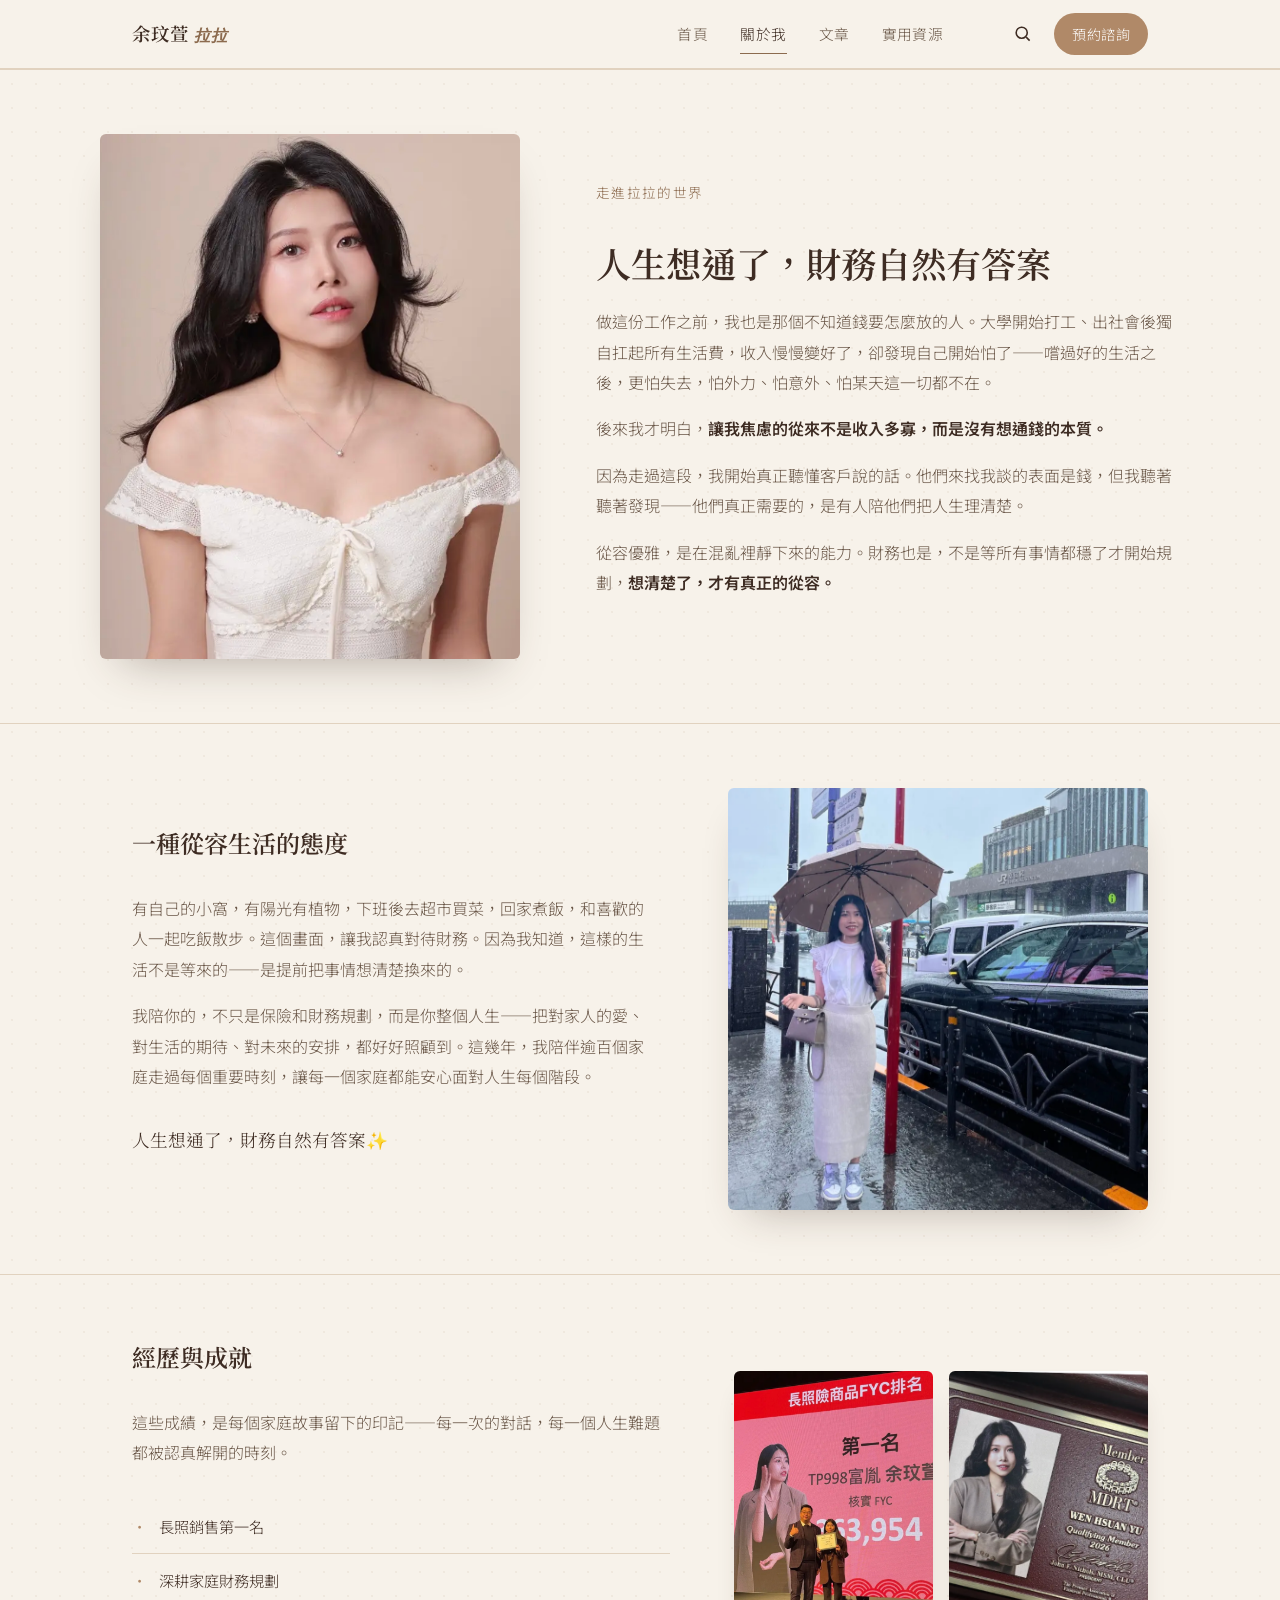
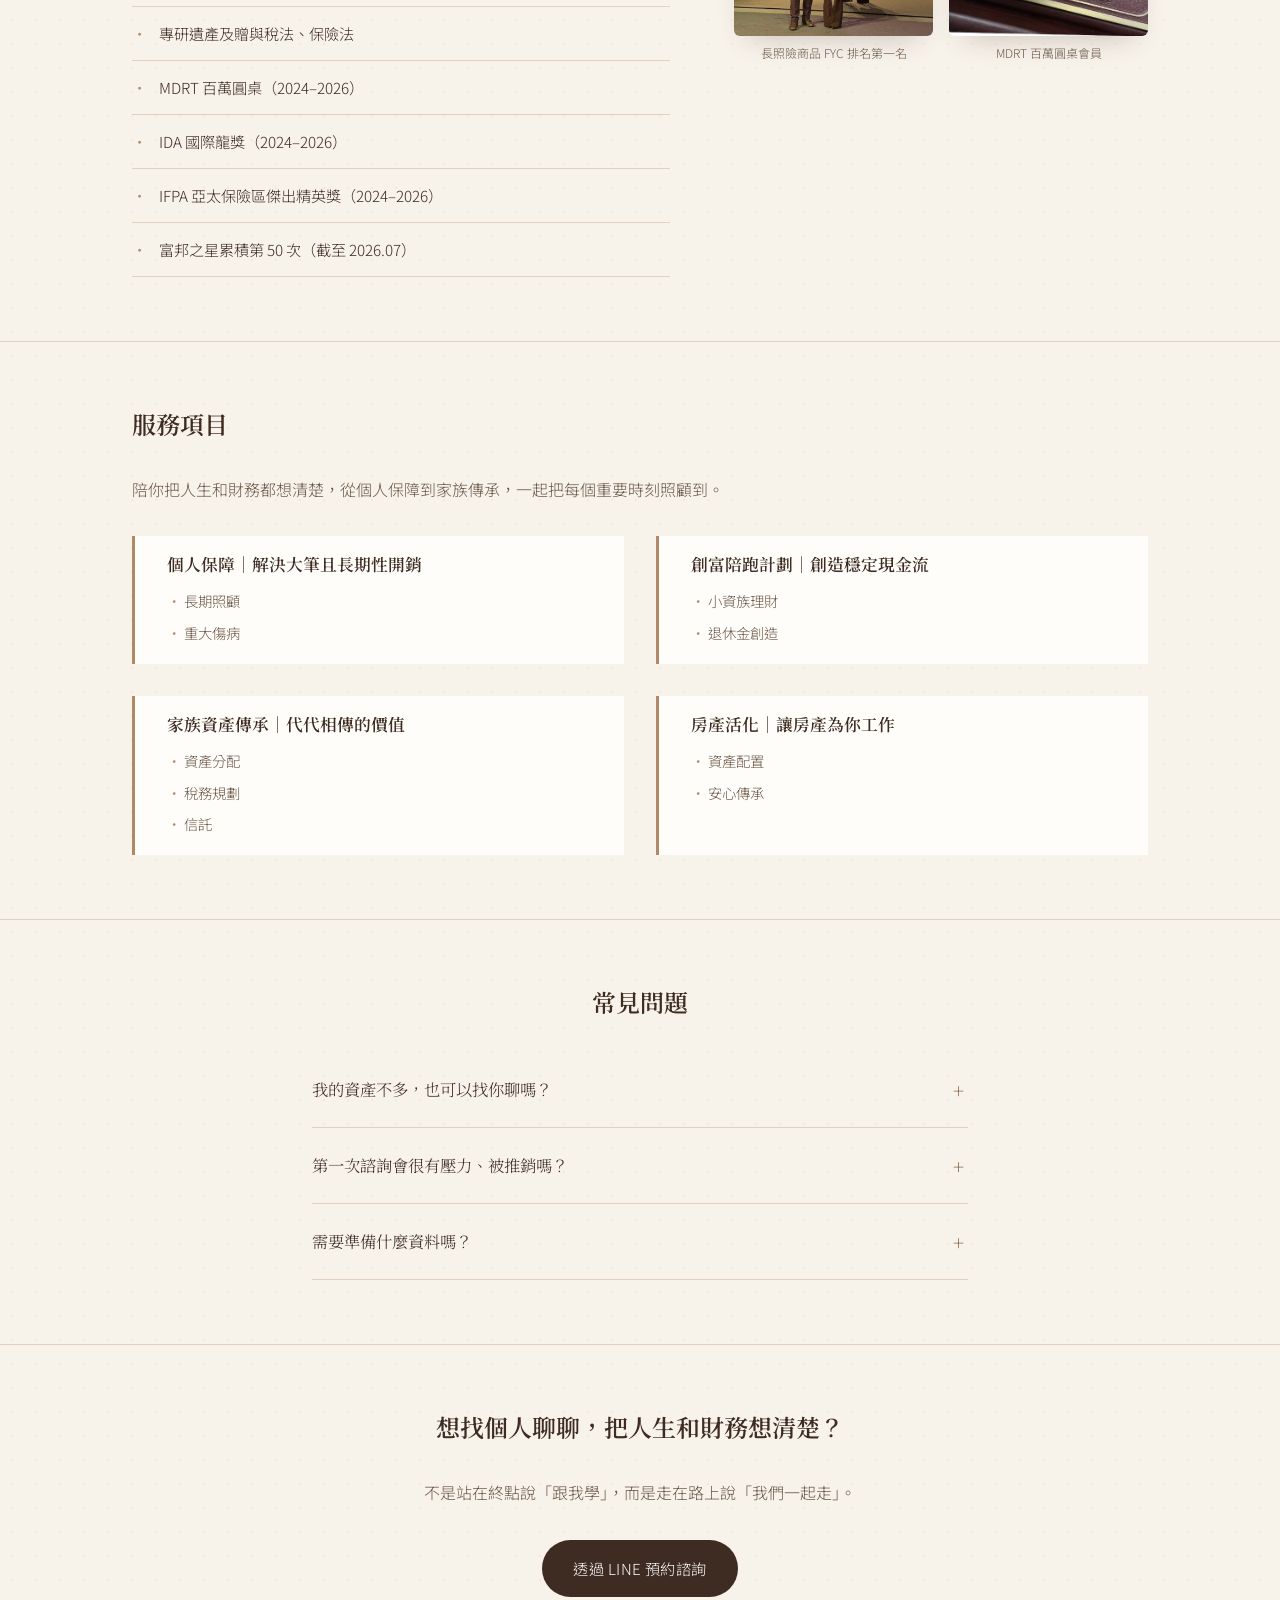
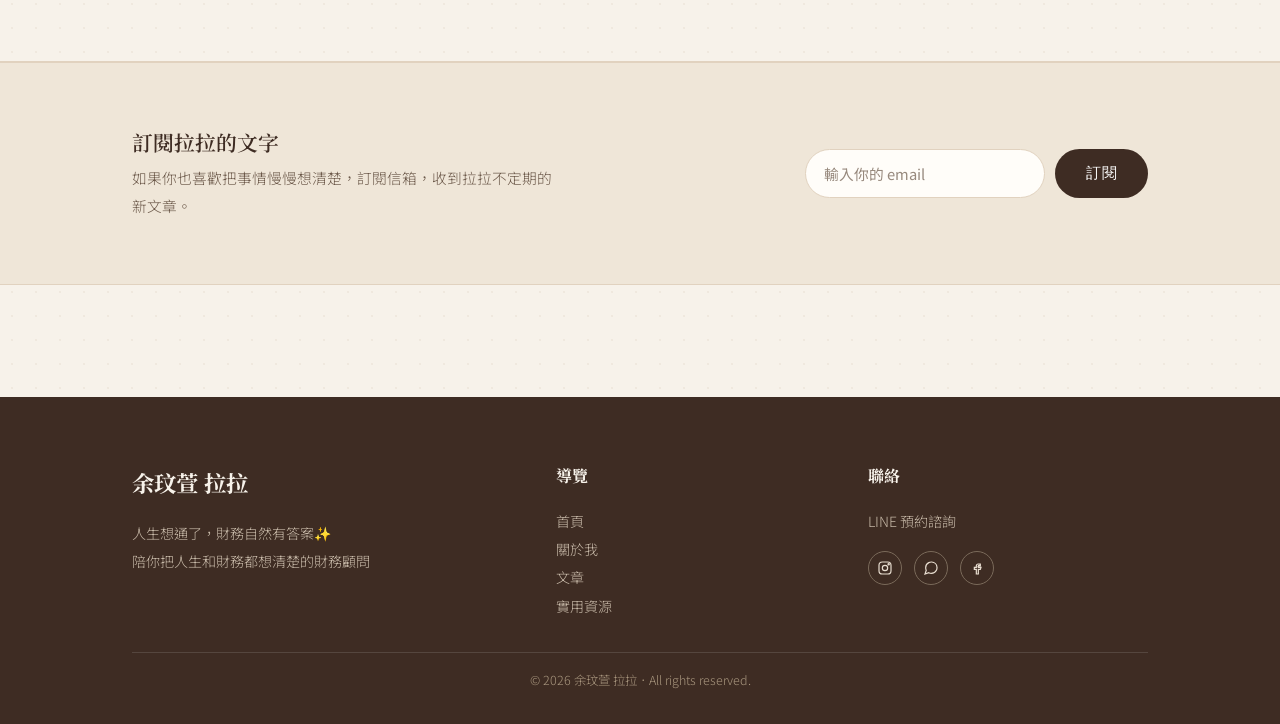
==== commit 9e7f8945: "Add files via upload" ====
--- a/about.html
+++ b/about.html
@@ -17,6 +17,7 @@
         <a href="index.html">首頁</a>
         <a href="about.html" class="active">關於我</a>
         <a href="articles.html">文章</a>
+        <a href="resources.html">實用資源</a>
       </div>
       <div class="nav-tools">
         <button class="search-toggle-btn" id="searchToggle" aria-label="搜尋">
@@ -41,6 +42,7 @@
   <a href="index.html">首頁</a>
   <a href="about.html">關於我</a>
   <a href="articles.html">文章</a>
+  <a href="resources.html">實用資源</a>
   <a href="https://line.me/ti/p/OS92ei6lpr" target="_blank" rel="noopener">預約諮詢</a>
 </nav>
 
@@ -187,6 +189,7 @@
         <p><a href="index.html">首頁</a></p>
         <p><a href="about.html">關於我</a></p>
         <p><a href="articles.html">文章</a></p>
+        <p><a href="resources.html">實用資源</a></p>
       </div>
       <div>
         <h5 style="font-size:1rem;">聯絡</h5>
@@ -198,7 +201,7 @@
           <a href="https://line.me/ti/p/OS92ei6lpr" target="_blank" rel="noopener" aria-label="LINE">
             <svg viewBox="0 0 24 24" fill="none" stroke="currentColor" stroke-width="1.8"><path d="M21 11.5a8.38 8.38 0 0 1-.9 3.8 8.5 8.5 0 0 1-7.6 4.7 8.38 8.38 0 0 1-3.8-.9L3 21l1.9-5.7a8.38 8.38 0 0 1-.9-3.8 8.5 8.5 0 0 1 4.7-7.6 8.38 8.38 0 0 1 3.8-.9h.5a8.48 8.48 0 0 1 8 8v.5z"/></svg>
           </a>
-          <a href="#" target="_blank" rel="noopener" aria-label="Facebook">
+          <a href="https://www.facebook.com/yu.lara.5/?locale=zh_TW" target="_blank" rel="noopener" aria-label="Facebook">
             <svg viewBox="0 0 24 24" fill="none" stroke="currentColor" stroke-width="1.8"><path d="M14 9h3V6h-3c-1.7 0-3 1.3-3 3v2H8v3h3v7h3v-7h3l1-3h-4V9c0-.6.4-1 1-1z"/></svg>
           </a>
         </div>
--- a/css/style.css
+++ b/css/style.css
@@ -280,6 +280,14 @@
   stroke-linecap: round;
 }
 
+.hero-tagline {
+  font-size: 0.92rem;
+  color: #E8D7C3;
+  margin: 0 auto var(--space-md);
+  max-width: 480px;
+  letter-spacing: 0.02em;
+}
+
 .hero-sub {
   margin: var(--space-md) auto 0;
   max-width: 560px;
@@ -341,6 +349,86 @@
    引言區塊
    ========================================================================== */
 
+.stories-carousel-section {
+  padding: var(--space-lg) 0 var(--space-xl);
+}
+.carousel-head {
+  display: flex;
+  align-items: flex-end;
+  justify-content: space-between;
+  margin-bottom: var(--space-md);
+}
+.carousel-nav {
+  display: flex;
+  gap: 8px;
+}
+.carousel-btn {
+  width: 36px;
+  height: 36px;
+  border-radius: 50%;
+  border: 1px solid var(--color-milktea);
+  background: none;
+  color: var(--color-milktea-deep);
+  font-size: 1.1rem;
+  cursor: pointer;
+  transition: background 0.2s ease;
+}
+.carousel-btn:hover { background: var(--color-bg-card); }
+.carousel-track-wrap {
+  overflow-x: auto;
+  scroll-behavior: smooth;
+  -webkit-overflow-scrolling: touch;
+}
+.carousel-track {
+  display: flex;
+  gap: var(--space-sm);
+  padding: 0 var(--space-md) var(--space-sm);
+}
+.story-card {
+  flex: 0 0 240px;
+  background: var(--color-bg-card);
+  border-radius: 6px;
+  overflow: hidden;
+  box-shadow: 0 2px 12px -8px rgba(62, 44, 35, 0.2);
+  transition: transform 0.25s ease;
+}
+.story-card:hover { transform: translateY(-3px); }
+.story-card .story-thumb {
+  height: 150px;
+  background-size: cover;
+  background-position: center;
+  background-color: var(--color-brown);
+  display: flex;
+  align-items: center;
+  justify-content: center;
+  padding: 0 16px;
+  text-align: center;
+}
+.story-card .story-thumb span {
+  color: #F7F2EA;
+  font-family: var(--font-serif);
+  font-size: 0.95rem;
+  line-height: 1.6;
+}
+.story-card .story-body { padding: 14px; }
+.story-card .story-cat {
+  font-size: 0.72rem;
+  color: var(--color-milktea-deep);
+  letter-spacing: 0.05em;
+  margin-bottom: 6px;
+  display: block;
+}
+.story-card .story-excerpt {
+  font-size: 0.85rem;
+  color: var(--color-brown);
+  line-height: 1.7;
+}
+
+@media (max-width: 640px) {
+  .carousel-track { padding: 0 var(--space-sm) var(--space-sm); }
+  .story-card { flex-basis: 200px; }
+}
+
 .quiet-stats {
   padding: var(--space-md) 0;
   text-align: center;
@@ -349,6 +437,56 @@
   font-size: 0.85rem;
   color: var(--color-milktea-deep);
   letter-spacing: 0.04em;
+}
+
+.resource-item {
+  background: var(--color-bg-card);
+  border-left: 3px solid var(--color-milktea);
+  border-radius: 0 6px 6px 0;
+  margin-bottom: 12px;
+  overflow: hidden;
+}
+.resource-item summary {
+  cursor: pointer;
+  padding: 16px 18px;
+  list-style: none;
+  display: flex;
+  flex-direction: column;
+  gap: 4px;
+  position: relative;
+}
+.resource-item summary::-webkit-details-marker { display: none; }
+.resource-item summary::after {
+  content: '+';
+  position: absolute;
+  right: 18px;
+  top: 16px;
+  font-size: 1.2rem;
+  color: var(--color-milktea-deep);
+}
+.resource-item[open] summary::after { content: '−'; }
+.resource-tag {
+  font-size: 0.75rem;
+  color: var(--color-milktea-deep);
+  letter-spacing: 0.06em;
+}
+.resource-title {
+  font-family: var(--font-serif);
+  font-size: 1.05rem;
+  color: var(--color-brown);
+  padding-right: 24px;
+}
+.resource-body {
+  padding: 0 18px 18px;
+  font-size: 0.9rem;
+  color: var(--color-brown-soft);
+  line-height: 1.9;
+}
+.resource-body p { margin-bottom: 10px; }
+.resource-body strong { color: var(--color-brown); }
+.resource-body a {
+  color: var(--color-milktea-deep);
+  border-bottom: 1px solid var(--color-milktea-deep);
 }
 
 .faq-item {
@@ -838,6 +976,56 @@
 /* ==========================================================================
    單篇文章頁
    ========================================================================== */
+
+.short-banner {
+  width: 100%;
+  height: 140px;
+  background-size: cover;
+  background-position: center;
+  background-color: var(--color-brown);
+  display: flex;
+  align-items: center;
+  justify-content: center;
+  position: relative;
+}
+.short-banner::after {
+  content: '';
+  position: absolute;
+  inset: 0;
+  background: rgba(29, 20, 15, 0.45);
+}
+.short-banner-label {
+  position: relative;
+  z-index: 1;
+  color: #F7F2EA;
+  font-size: 0.8rem;
+  letter-spacing: 0.15em;
+}
+.short-story-wrap {
+  max-width: 560px;
+}
+.short-story-header {
+  text-align: center;
+  padding: var(--space-lg) 0 var(--space-md);
+}
+.short-story-header h1 {
+  font-size: clamp(1.4rem, 4vw, 1.8rem);
+  margin-bottom: 8px;
+}
+.short-story-header .meta {
+  color: var(--color-milktea-deep);
+  font-size: 0.82rem;
+}
+.short-story-body {
+  max-width: 100%;
+  font-size: 0.98rem;
+}
+.short-story-cta {
+  text-align: center;
+  margin: var(--space-lg) 0 var(--space-xl);
+  padding-top: var(--space-md);
+  border-top: 1px solid var(--color-line);
+}
 
 .article-cover {
   width: 100%;
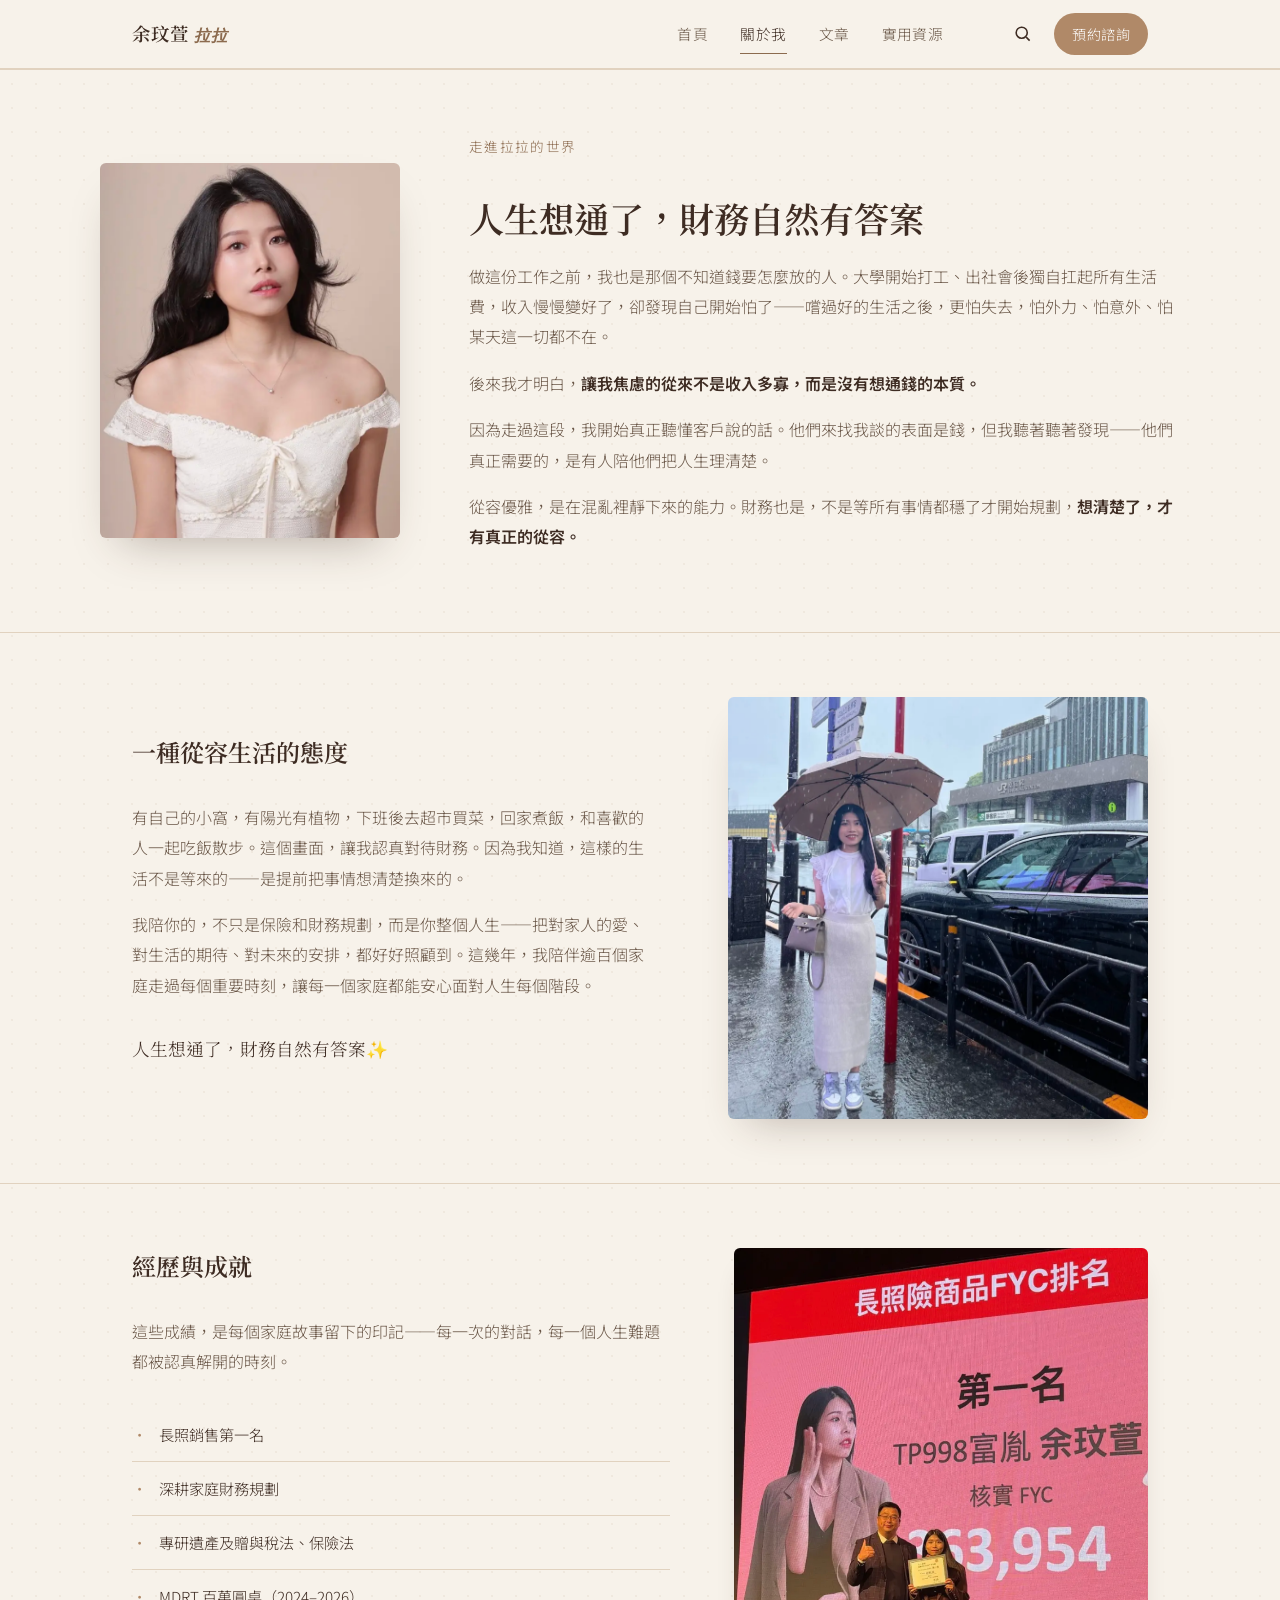
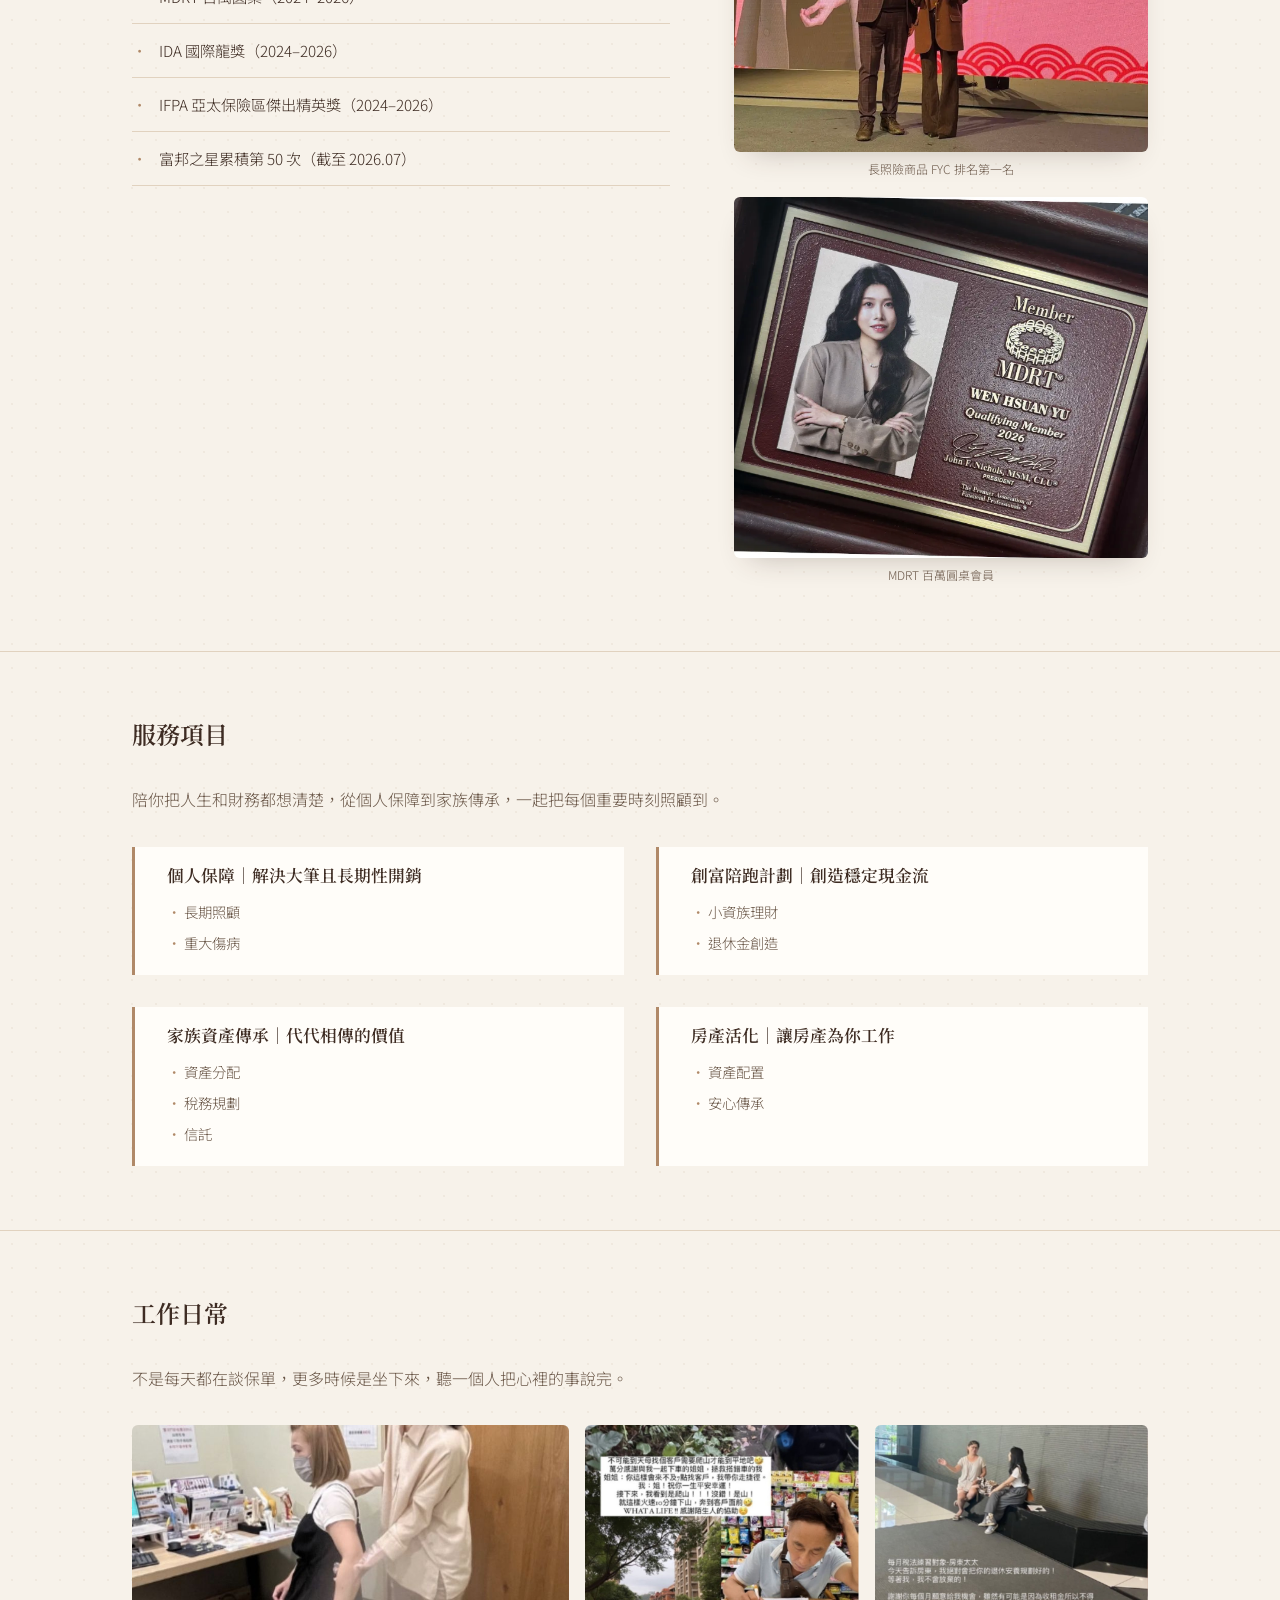
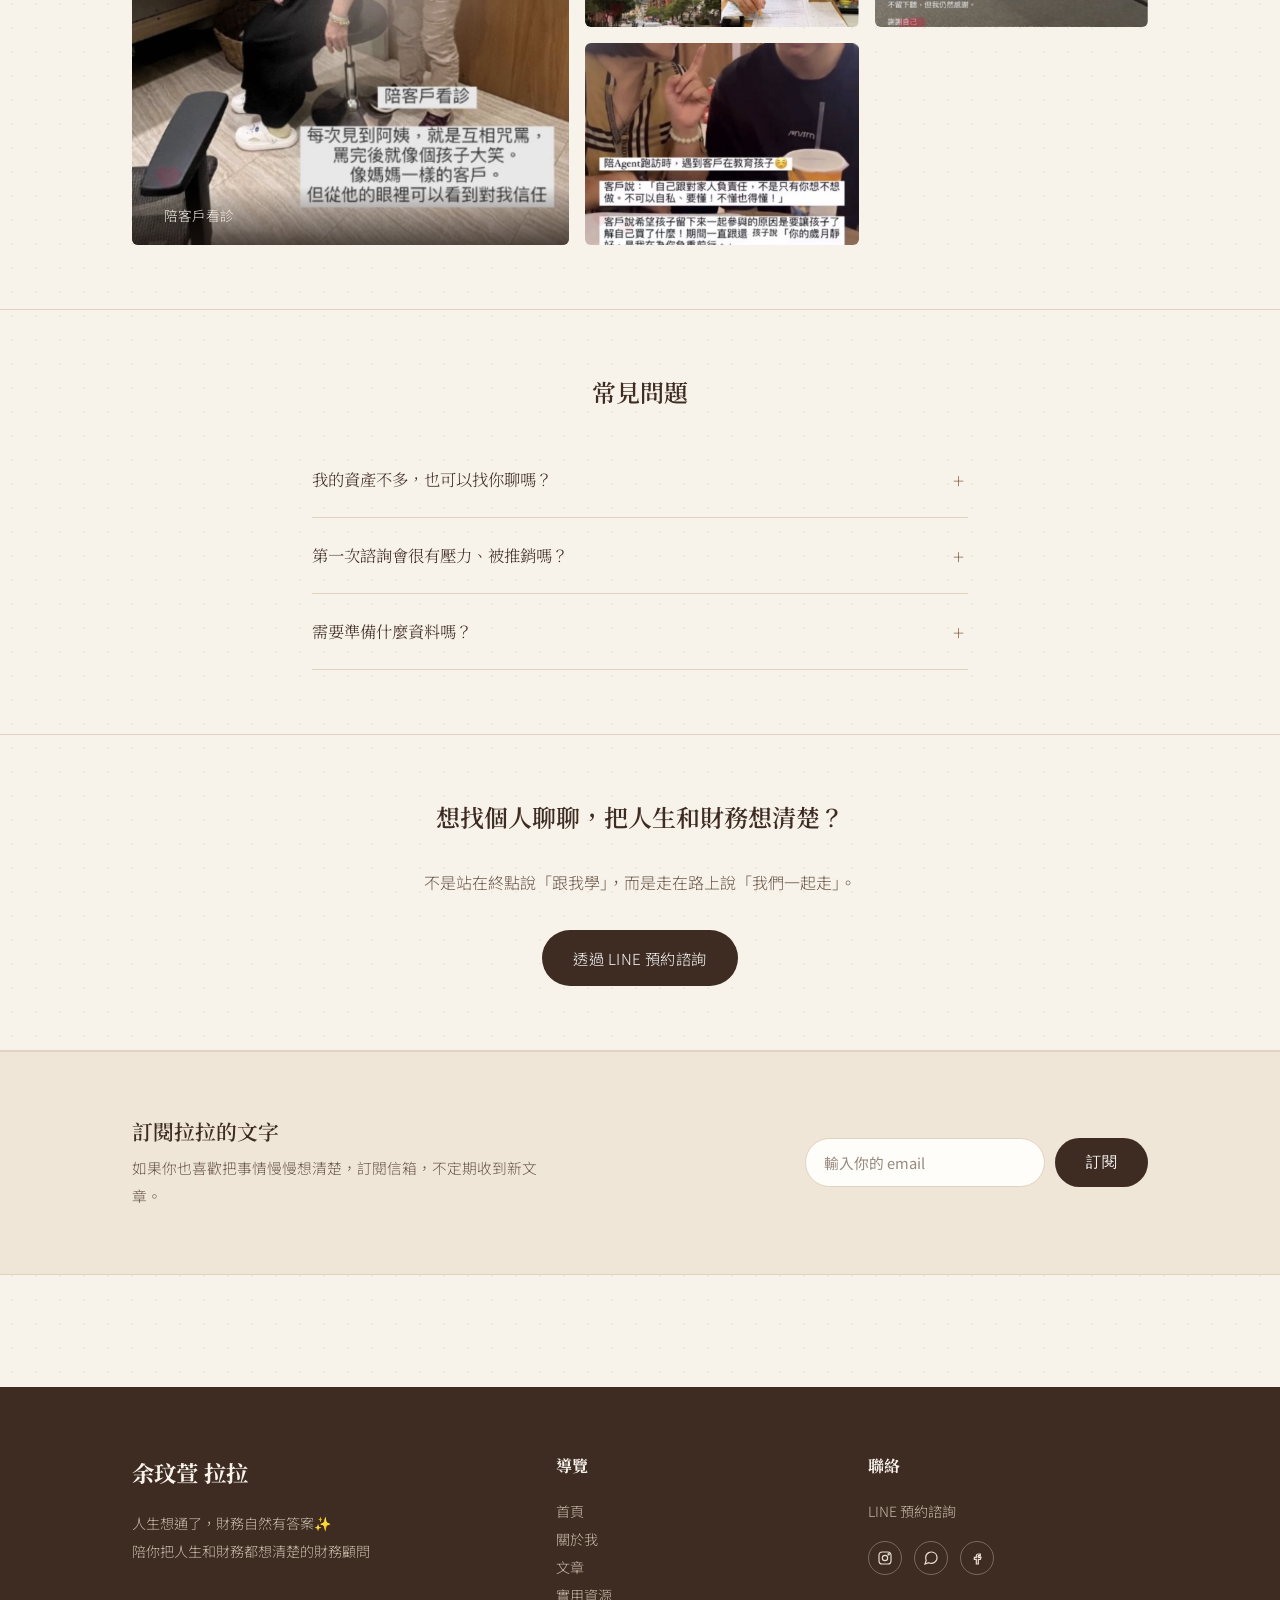
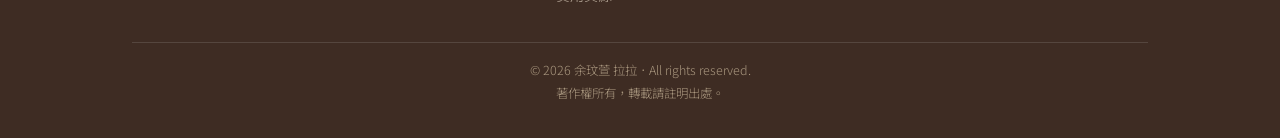
==== commit 6394fd5c: "Add files via upload" ====
--- a/about.html
+++ b/about.html
@@ -146,6 +146,29 @@
   </div>
 </section>
 
+<!-- ========== 工作日常花絮 ========== -->
+<section class="about-section">
+  <div class="wrap">
+    <h2>工作日常</h2>
+    <p>不是每天都在談保單，更多時候是坐下來，聽一個人把心裡的事說完。</p>
+    <div class="gallery-grid">
+      <div class="gallery-item gallery-main">
+        <img src="images/gallery/gallery-clinic.jpg" alt="陪客戶看診">
+        <span class="gallery-caption">陪客戶看診</span>
+      </div>
+      <div class="gallery-item">
+        <img src="images/gallery/gallery-hiking.jpg" alt="拜訪客戶路上">
+      </div>
+      <div class="gallery-item">
+        <img src="images/gallery/gallery-landlord.jpg" alt="日常對話">
+      </div>
+      <div class="gallery-item">
+        <img src="images/gallery/gallery-teaching-kid.jpg" alt="陪同拜訪">
+      </div>
+    </div>
+  </div>
+</section>
+
 <!-- ========== 常見問題 ========== -->
 <section class="about-section">
   <div class="wrap" style="max-width: 720px; margin-left:auto; margin-right:auto;">
@@ -168,7 +191,7 @@
   <div class="wrap newsletter-box">
     <div>
       <h3>訂閱拉拉的文字</h3>
-      <p>如果你也喜歡把事情慢慢想清楚，訂閱信箱，收到拉拉不定期的新文章。</p>
+      <p>如果你也喜歡把事情慢慢想清楚，訂閱信箱，不定期收到新文章。</p>
     </div>
     <form action="https://YOUR-ACCOUNT.usX.list-manage.com/subscribe/post?u=YOUR_U&amp;id=YOUR_ID" method="post" target="_blank" class="newsletter-form">
       <input type="email" name="EMAIL" placeholder="輸入你的 email" required>
@@ -207,7 +230,7 @@
         </div>
       </div>
     </div>
-    <div class="footer-bottom">© 2026 余玟萱 拉拉．All rights reserved.</div>
+    <div class="footer-bottom">© 2026 余玟萱 拉拉．All rights reserved.<br>著作權所有，轉載請註明出處。</div>
   </div>
 </footer>
 
--- a/css/style.css
+++ b/css/style.css
@@ -349,6 +349,79 @@
    引言區塊
    ========================================================================== */
 
+.gallery-grid {
+  display: grid;
+  grid-template-columns: 1.6fr 1fr 1fr;
+  grid-template-rows: 1fr 1fr;
+  gap: var(--space-sm);
+  height: 420px;
+  margin-top: var(--space-md);
+}
+.gallery-item {
+  position: relative;
+  border-radius: 6px;
+  overflow: hidden;
+}
+.gallery-item img {
+  width: 100%;
+  height: 100%;
+  object-fit: cover;
+  display: block;
+}
+.gallery-main {
+  grid-row: 1 / 3;
+}
+.gallery-caption {
+  position: absolute;
+  left: 0; right: 0; bottom: 0;
+  padding: var(--space-sm) var(--space-md);
+  background: linear-gradient(180deg, rgba(29,20,15,0), rgba(29,20,15,0.7));
+  color: #F7F2EA;
+  font-size: 0.85rem;
+}
+
+@media (max-width: 640px) {
+  .gallery-grid {
+    grid-template-columns: 1fr 1fr;
+    grid-template-rows: 200px 120px 120px;
+    height: auto;
+  }
+  .gallery-main { grid-column: 1 / 3; grid-row: 1; }
+}
+
+.testimonials-section {
+  padding: var(--space-lg) 0 var(--space-xl);
+  border-top: 1px solid var(--color-line);
+}
+.testimonials-row {
+  display: flex;
+  gap: var(--space-sm);
+  margin-top: var(--space-md);
+}
+.testimonial-item {
+  flex: 1;
+  background: var(--color-bg-card);
+  border-radius: 6px;
+  overflow: hidden;
+  box-shadow: 0 2px 12px -8px rgba(62, 44, 35, 0.18);
+}
+.testimonial-photo {
+  width: 100%;
+  aspect-ratio: 4 / 3;
+  background-size: cover;
+  background-position: top center;
+}
+.testimonial-quote {
+  font-size: 0.85rem;
+  color: var(--color-brown);
+  line-height: 1.8;
+  padding: var(--space-sm) var(--space-sm);
+}
+
+@media (max-width: 640px) {
+  .testimonials-row { flex-direction: column; }
+}
+
 .stories-carousel-section {
   padding: var(--space-lg) 0 var(--space-xl);
 }
@@ -758,7 +831,7 @@
 
 .about-hero {
   display: grid;
-  grid-template-columns: 0.85fr 1.15fr;
+  grid-template-columns: 0.6fr 1.4fr;
   gap: var(--space-lg);
   align-items: center;
   padding: var(--space-lg) 0;
@@ -766,7 +839,7 @@
 
 .about-photo {
   aspect-ratio: 4 / 5;
-  max-width: 420px;
+  max-width: 300px;
   border-radius: 6px;
   overflow: hidden;
   box-shadow: 0 22px 44px -22px rgba(62, 44, 35, 0.38);
@@ -794,16 +867,16 @@
 .lifestyle-photo img { width: 100%; display: block; }
 
 .honor-photos {
-  display: grid;
-  grid-template-columns: repeat(2, 1fr);
+  display: flex;
+  flex-direction: column;
   gap: var(--space-sm);
-  max-width: 460px;
-  margin: var(--space-md) 0;
-}
-.honor-photos figure { margin: 0; }
+  height: 100%;
+}
+.honor-photos figure { margin: 0; flex: 1; display: flex; flex-direction: column; }
 .honor-photos img {
   width: 100%;
-  aspect-ratio: 3 / 4;
+  flex: 1;
+  min-height: 0;
   object-fit: cover;
   object-position: top center;
   border-radius: 6px;
@@ -839,7 +912,7 @@
   display: grid;
   grid-template-columns: 1.3fr 1fr;
   gap: var(--space-lg);
-  align-items: start;
+  align-items: stretch;
 }
 .honors-text p { max-width: none; }
 
@@ -929,6 +1002,18 @@
   aspect-ratio: 16 / 10;
   background-size: cover;
   background-position: center;
+  position: relative;
+}
+.short-badge {
+  position: absolute;
+  top: 10px;
+  right: 10px;
+  background: rgba(29, 20, 15, 0.7);
+  color: #F7F2EA;
+  font-size: 0.68rem;
+  letter-spacing: 0.05em;
+  padding: 3px 10px;
+  border-radius: 100px;
 }
 .article-card .card-body {
   padding: var(--space-md);
@@ -1308,7 +1393,8 @@
   .lifestyle-grid .lifestyle-photo { order: -1; max-width: 360px; margin: 0 auto; }
   .honor-grid, .service-grid { grid-template-columns: 1fr; }
   .honors-layout { grid-template-columns: 1fr; }
-  .honor-photos { max-width: 340px; margin: var(--space-md) auto 0; }
+  .honor-photos { max-width: 340px; margin: var(--space-md) auto 0; flex-direction: row; height: auto; }
+  .honor-photos img { aspect-ratio: 3 / 4; flex: 1; }
   .article-list { grid-template-columns: 1fr; }
   .footer-grid { grid-template-columns: 1fr; gap: var(--space-md); text-align: center; }
 }
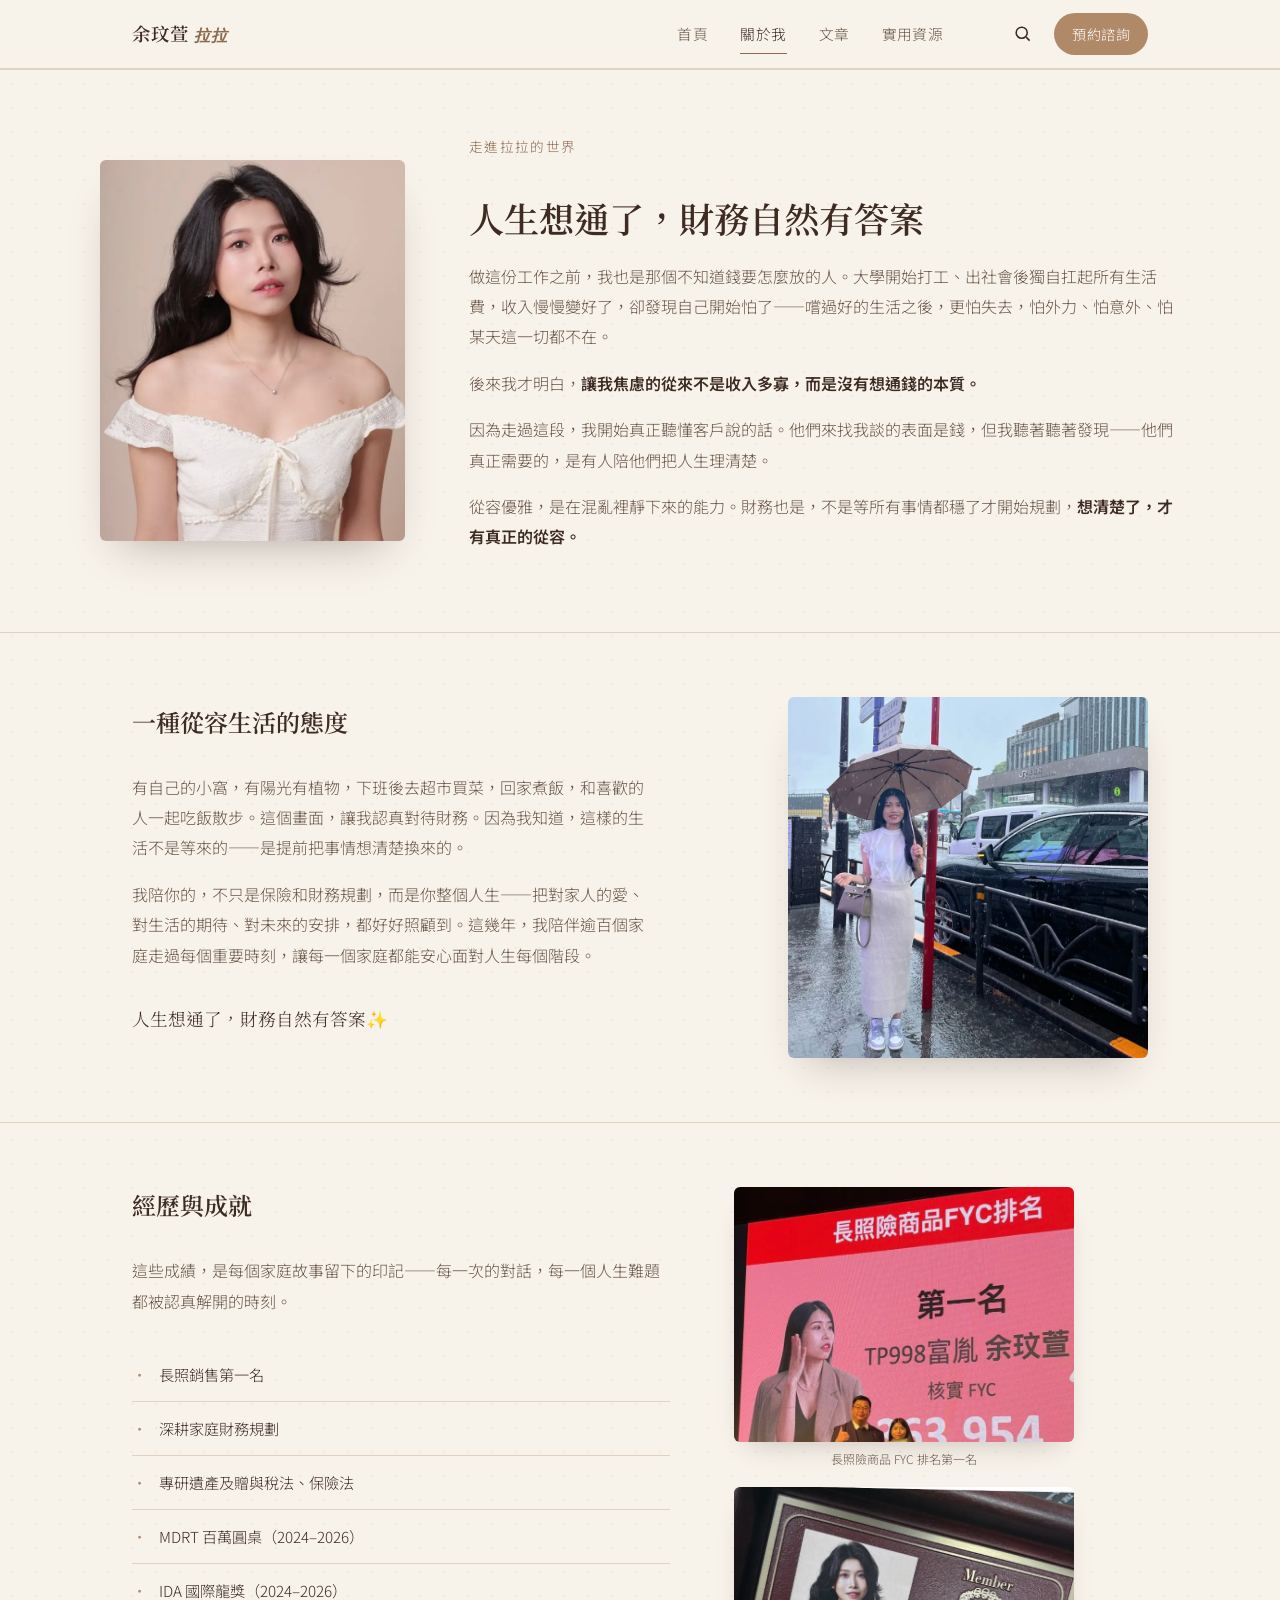
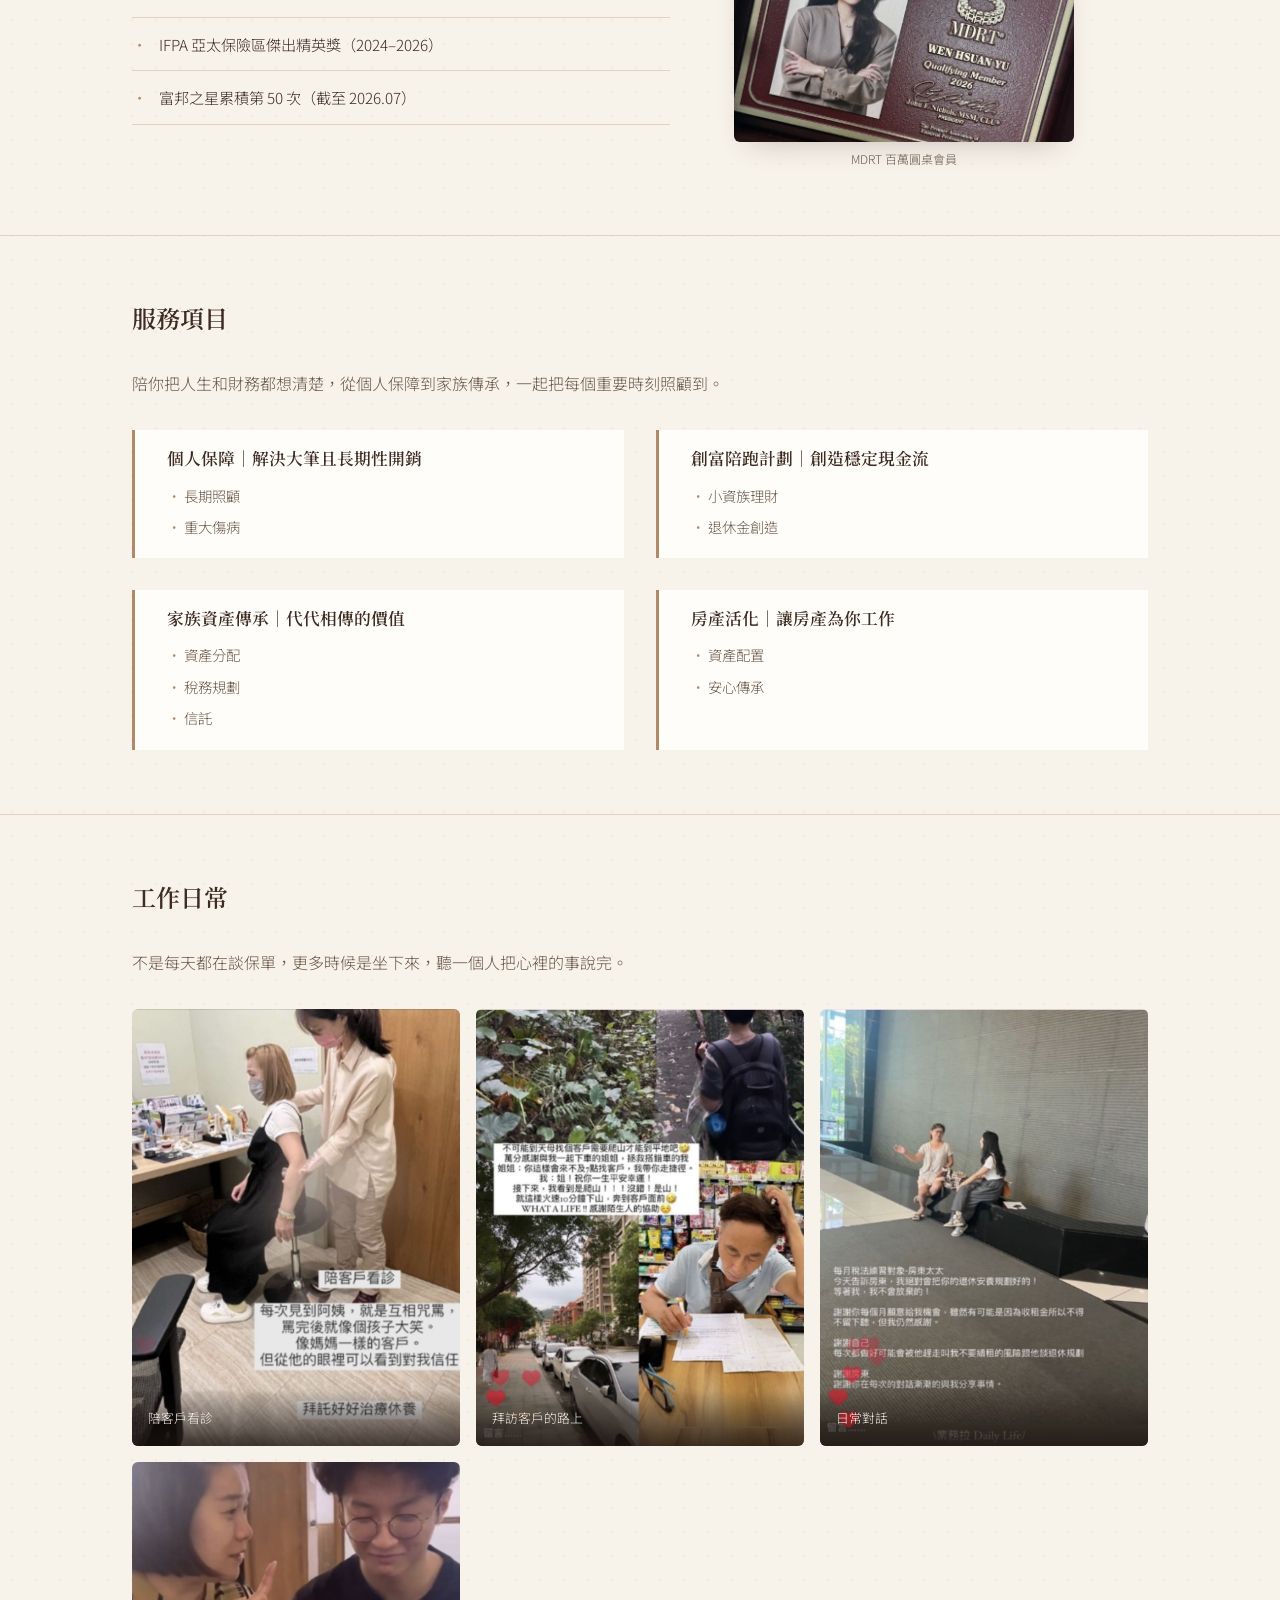
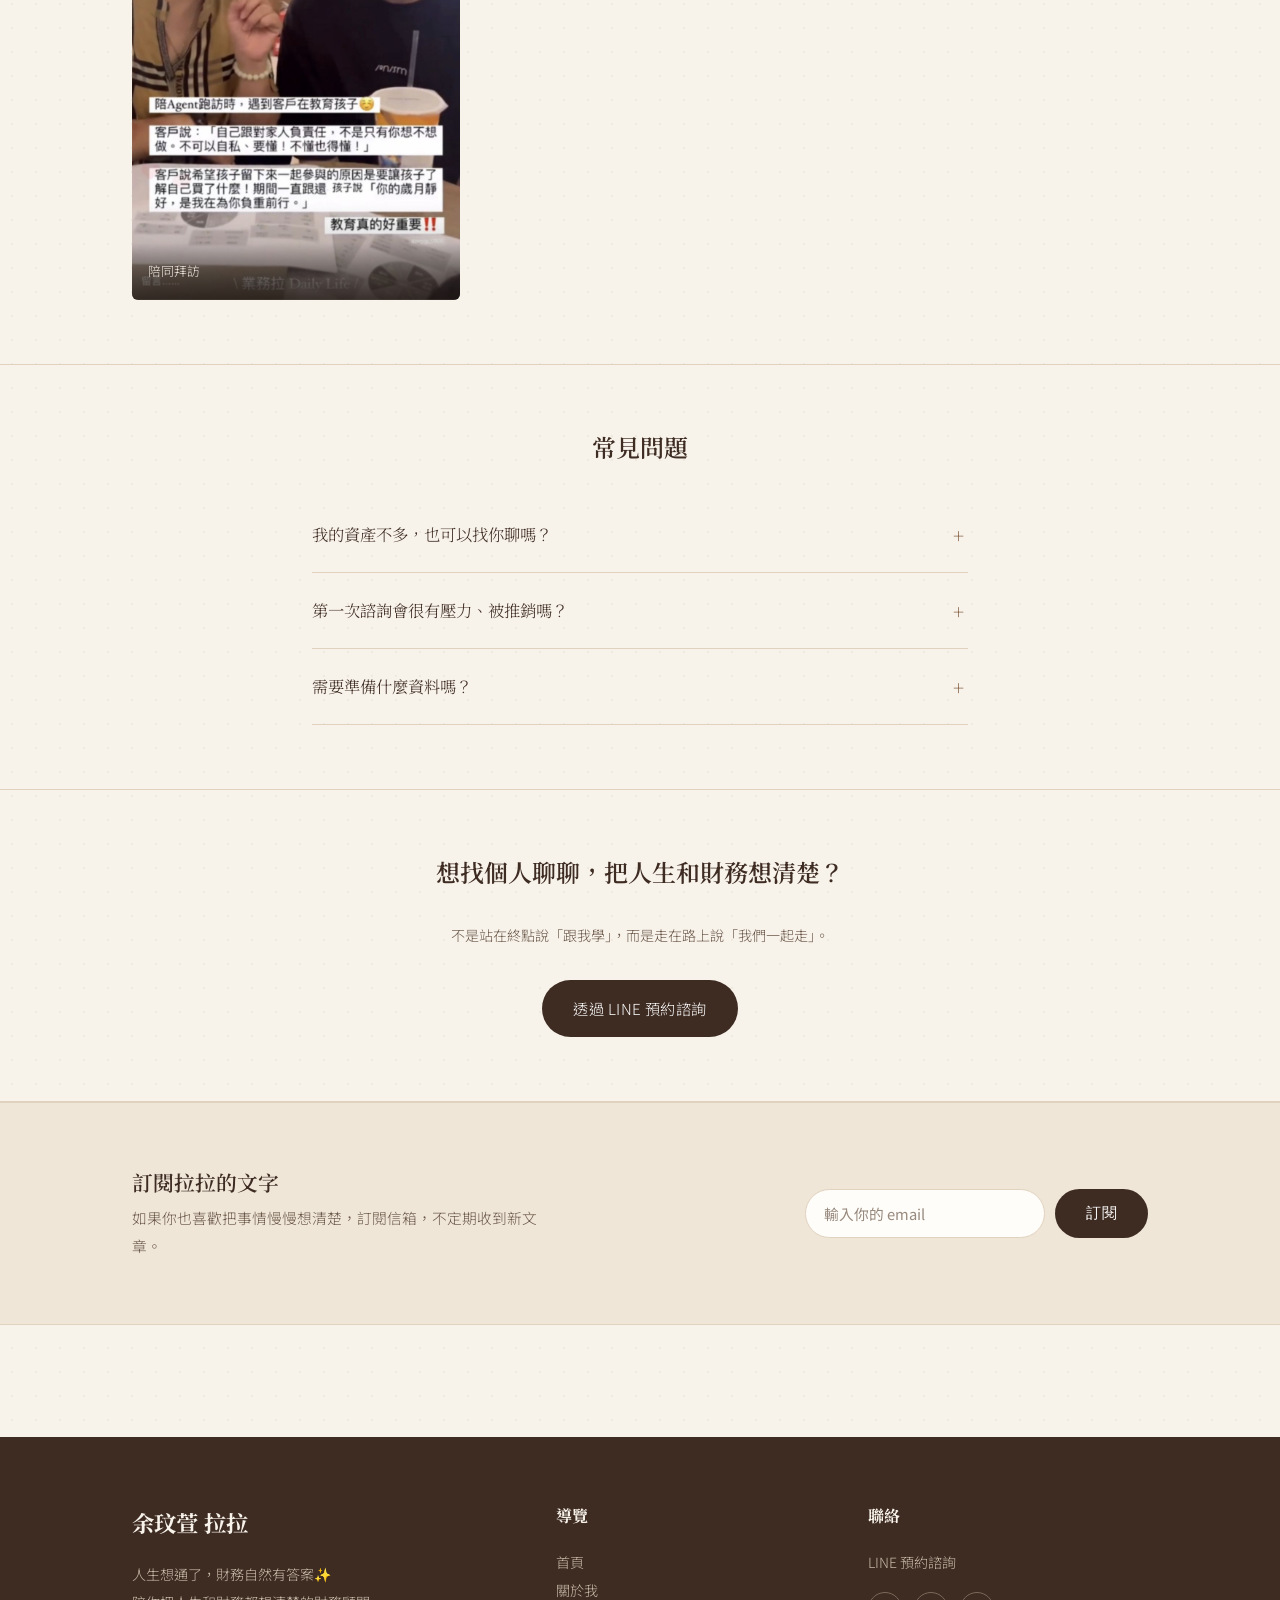
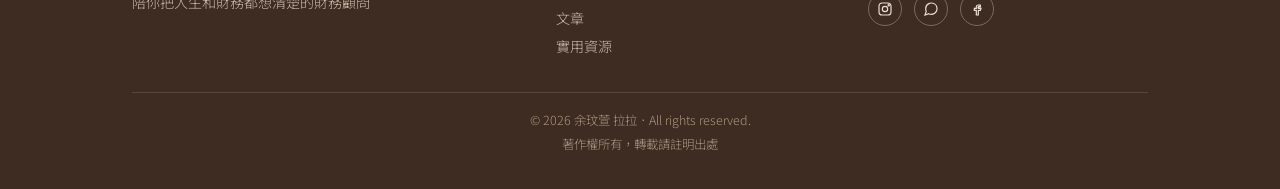
==== commit 24c7e0d0: "Add files via upload" ====
--- a/about.html
+++ b/about.html
@@ -158,12 +158,15 @@
       </div>
       <div class="gallery-item">
         <img src="images/gallery/gallery-hiking.jpg" alt="拜訪客戶路上">
+        <span class="gallery-caption">拜訪客戶的路上</span>
       </div>
       <div class="gallery-item">
         <img src="images/gallery/gallery-landlord.jpg" alt="日常對話">
+        <span class="gallery-caption">日常對話</span>
       </div>
       <div class="gallery-item">
         <img src="images/gallery/gallery-teaching-kid.jpg" alt="陪同拜訪">
+        <span class="gallery-caption">陪同拜訪</span>
       </div>
     </div>
   </div>
@@ -181,7 +184,7 @@
 <section class="about-section" style="text-align:center; border-bottom:1px solid var(--color-line);">
   <div class="wrap">
     <h2>想找個人聊聊，把人生和財務想清楚？</h2>
-    <p style="margin: 0 auto var(--space-md);">不是站在終點說「跟我學」，而是走在路上說「我們一起走」。</p>
+    <p style="margin: 0 auto var(--space-md); font-size: 0.88rem; color: var(--color-brown-soft);">不是站在終點說「跟我學」，而是走在路上說「我們一起走」。</p>
     <a class="btn btn-primary" href="https://line.me/ti/p/OS92ei6lpr" target="_blank" rel="noopener">透過 LINE 預約諮詢</a>
   </div>
 </section>
@@ -230,7 +233,7 @@
         </div>
       </div>
     </div>
-    <div class="footer-bottom">© 2026 余玟萱 拉拉．All rights reserved.<br>著作權所有，轉載請註明出處。</div>
+    <div class="footer-bottom">© 2026 余玟萱 拉拉．All rights reserved.<br>著作權所有，轉載請註明出處</div>
   </div>
 </footer>
 
--- a/css/style.css
+++ b/css/style.css
@@ -351,14 +351,13 @@
 
 .gallery-grid {
   display: grid;
-  grid-template-columns: 1.6fr 1fr 1fr;
-  grid-template-rows: 1fr 1fr;
+  grid-template-columns: repeat(3, 1fr);
   gap: var(--space-sm);
-  height: 420px;
   margin-top: var(--space-md);
 }
 .gallery-item {
   position: relative;
+  aspect-ratio: 3 / 4;
   border-radius: 6px;
   overflow: hidden;
 }
@@ -366,27 +365,20 @@
   width: 100%;
   height: 100%;
   object-fit: cover;
+  object-position: top center;
   display: block;
-}
-.gallery-main {
-  grid-row: 1 / 3;
 }
 .gallery-caption {
   position: absolute;
   left: 0; right: 0; bottom: 0;
-  padding: var(--space-sm) var(--space-md);
+  padding: var(--space-sm);
   background: linear-gradient(180deg, rgba(29,20,15,0), rgba(29,20,15,0.7));
   color: #F7F2EA;
-  font-size: 0.85rem;
+  font-size: 0.8rem;
 }
 
 @media (max-width: 640px) {
-  .gallery-grid {
-    grid-template-columns: 1fr 1fr;
-    grid-template-rows: 200px 120px 120px;
-    height: auto;
-  }
-  .gallery-main { grid-column: 1 / 3; grid-row: 1; }
+  .gallery-grid { grid-template-columns: repeat(2, 1fr); }
 }
 
 .testimonials-section {
@@ -444,21 +436,25 @@
   color: var(--color-milktea-deep);
   font-size: 1.1rem;
   cursor: pointer;
-  transition: background 0.2s ease;
+  transition: background 0.2s ease, opacity 0.2s ease;
 }
 .carousel-btn:hover { background: var(--color-bg-card); }
+.carousel-btn:disabled { opacity: 0.35; cursor: default; }
+.carousel-btn:disabled:hover { background: none; }
 .carousel-track-wrap {
-  overflow-x: auto;
-  scroll-behavior: smooth;
-  -webkit-overflow-scrolling: touch;
+  overflow: hidden;
+  max-width: var(--max-width);
+  margin: 0 auto;
+  padding: 0 var(--space-md);
 }
 .carousel-track {
   display: flex;
   gap: var(--space-sm);
-  padding: 0 var(--space-md) var(--space-sm);
+  transition: transform 0.4s ease;
 }
 .story-card {
-  flex: 0 0 240px;
+  flex: 0 0 calc(25% - (var(--space-sm) * 3 / 4));
+  flex-shrink: 0;
   background: var(--color-bg-card);
   border-radius: 6px;
   overflow: hidden;
@@ -467,39 +463,52 @@
 }
 .story-card:hover { transform: translateY(-3px); }
 .story-card .story-thumb {
-  height: 150px;
+  aspect-ratio: 16 / 10;
   background-size: cover;
   background-position: center;
   background-color: var(--color-brown);
-  display: flex;
-  align-items: center;
-  justify-content: center;
-  padding: 0 16px;
-  text-align: center;
-}
-.story-card .story-thumb span {
-  color: #F7F2EA;
-  font-family: var(--font-serif);
-  font-size: 0.95rem;
-  line-height: 1.6;
-}
-.story-card .story-body { padding: 14px; }
+}
+.story-card .story-body { padding: 12px 14px 14px; }
 .story-card .story-cat {
-  font-size: 0.72rem;
-  color: var(--color-milktea-deep);
-  letter-spacing: 0.05em;
+  font-size: 0.7rem;
+  color: var(--color-milktea-deep);
+  letter-spacing: 0.04em;
   margin-bottom: 6px;
   display: block;
 }
+.story-card .story-title-row {
+  display: flex;
+  align-items: baseline;
+  justify-content: space-between;
+  gap: 8px;
+  margin-bottom: 6px;
+}
+.story-card .story-title {
+  font-family: var(--font-serif);
+  font-size: 0.92rem;
+  color: var(--color-brown);
+  line-height: 1.5;
+}
+.story-card .story-short-badge {
+  flex-shrink: 0;
+  font-size: 0.62rem;
+  color: var(--color-milktea-deep);
+  border: 1px solid var(--color-line);
+  padding: 2px 7px;
+  border-radius: 100px;
+  white-space: nowrap;
+}
 .story-card .story-excerpt {
-  font-size: 0.85rem;
-  color: var(--color-brown);
+  font-size: 0.78rem;
+  color: var(--color-brown-soft);
   line-height: 1.7;
 }
 
-@media (max-width: 640px) {
-  .carousel-track { padding: 0 var(--space-sm) var(--space-sm); }
-  .story-card { flex-basis: 200px; }
+@media (max-width: 860px) {
+  .story-card { flex: 0 0 calc(50% - (var(--space-sm) / 2)); }
+}
+@media (max-width: 520px) {
+  .story-card { flex: 0 0 100%; }
 }
 
 .quiet-stats {
@@ -839,7 +848,7 @@
 
 .about-photo {
   aspect-ratio: 4 / 5;
-  max-width: 300px;
+  max-width: 340px;
   border-radius: 6px;
   overflow: hidden;
   box-shadow: 0 22px 44px -22px rgba(62, 44, 35, 0.38);
@@ -858,7 +867,7 @@
   align-items: center;
 }
 .lifestyle-photo {
-  max-width: 420px;
+  max-width: 360px;
   margin-left: auto;
   border-radius: 6px;
   overflow: hidden;
@@ -870,13 +879,12 @@
   display: flex;
   flex-direction: column;
   gap: var(--space-sm);
-  height: 100%;
-}
-.honor-photos figure { margin: 0; flex: 1; display: flex; flex-direction: column; }
+  max-width: 340px;
+}
+.honor-photos figure { margin: 0; }
 .honor-photos img {
   width: 100%;
-  flex: 1;
-  min-height: 0;
+  aspect-ratio: 4 / 3;
   object-fit: cover;
   object-position: top center;
   border-radius: 6px;
@@ -912,7 +920,7 @@
   display: grid;
   grid-template-columns: 1.3fr 1fr;
   gap: var(--space-lg);
-  align-items: stretch;
+  align-items: start;
 }
 .honors-text p { max-width: none; }
 
@@ -1002,18 +1010,22 @@
   aspect-ratio: 16 / 10;
   background-size: cover;
   background-position: center;
-  position: relative;
-}
-.short-badge {
-  position: absolute;
-  top: 10px;
-  right: 10px;
-  background: rgba(29, 20, 15, 0.7);
-  color: #F7F2EA;
-  font-size: 0.68rem;
-  letter-spacing: 0.05em;
-  padding: 3px 10px;
+}
+.card-title-row {
+  display: flex;
+  align-items: baseline;
+  gap: 8px;
+  flex-wrap: wrap;
+}
+.short-badge-inline {
+  font-size: 0.65rem;
+  font-weight: 400;
+  font-family: var(--font-sans);
+  color: var(--color-milktea-deep);
+  border: 1px solid var(--color-line);
+  padding: 2px 8px;
   border-radius: 100px;
+  white-space: nowrap;
 }
 .article-card .card-body {
   padding: var(--space-md);
@@ -1061,6 +1073,51 @@
 /* ==========================================================================
    單篇文章頁
    ========================================================================== */
+
+.share-bar {
+  display: flex;
+  align-items: center;
+  justify-content: center;
+  gap: 10px;
+  margin-top: var(--space-sm);
+  position: relative;
+}
+.share-label {
+  font-size: 0.78rem;
+  color: var(--color-brown-soft);
+  margin-right: 4px;
+}
+.share-btn {
+  width: 32px;
+  height: 32px;
+  border-radius: 50%;
+  border: 1px solid var(--color-line);
+  background: var(--color-bg-card);
+  color: var(--color-milktea-deep);
+  display: inline-flex;
+  align-items: center;
+  justify-content: center;
+  cursor: pointer;
+  transition: border-color 0.2s ease, color 0.2s ease;
+}
+.share-btn:hover { border-color: var(--color-milktea); color: var(--color-brown); }
+.share-btn svg { width: 15px; height: 15px; }
+.share-copied-tip {
+  position: absolute;
+  top: -34px;
+  left: 50%;
+  transform: translateX(-50%);
+  background: var(--color-brown);
+  color: #F7F2EA;
+  font-size: 0.72rem;
+  padding: 6px 12px;
+  border-radius: 100px;
+  white-space: nowrap;
+  opacity: 0;
+  pointer-events: none;
+  transition: opacity 0.25s ease;
+}
+.share-copied-tip.show { opacity: 1; }
 
 .short-banner {
   width: 100%;
@@ -1087,7 +1144,30 @@
   letter-spacing: 0.15em;
 }
 .short-story-wrap {
-  max-width: 560px;
+  max-width: 640px;
+}
+.short-story-layout {
+  overflow: auto;
+}
+.short-side-image {
+  float: right;
+  width: 42%;
+  max-width: 230px;
+  aspect-ratio: 3 / 4;
+  background-size: cover;
+  background-position: top center;
+  border-radius: 6px;
+  margin: 4px 0 var(--space-md) var(--space-md);
+  box-shadow: 0 10px 24px -14px rgba(62, 44, 35, 0.3);
+}
+@media (max-width: 560px) {
+  .short-side-image {
+    float: none;
+    width: 70%;
+    max-width: 240px;
+    margin: 0 auto var(--space-md);
+    display: block;
+  }
 }
 .short-story-header {
   text-align: center;
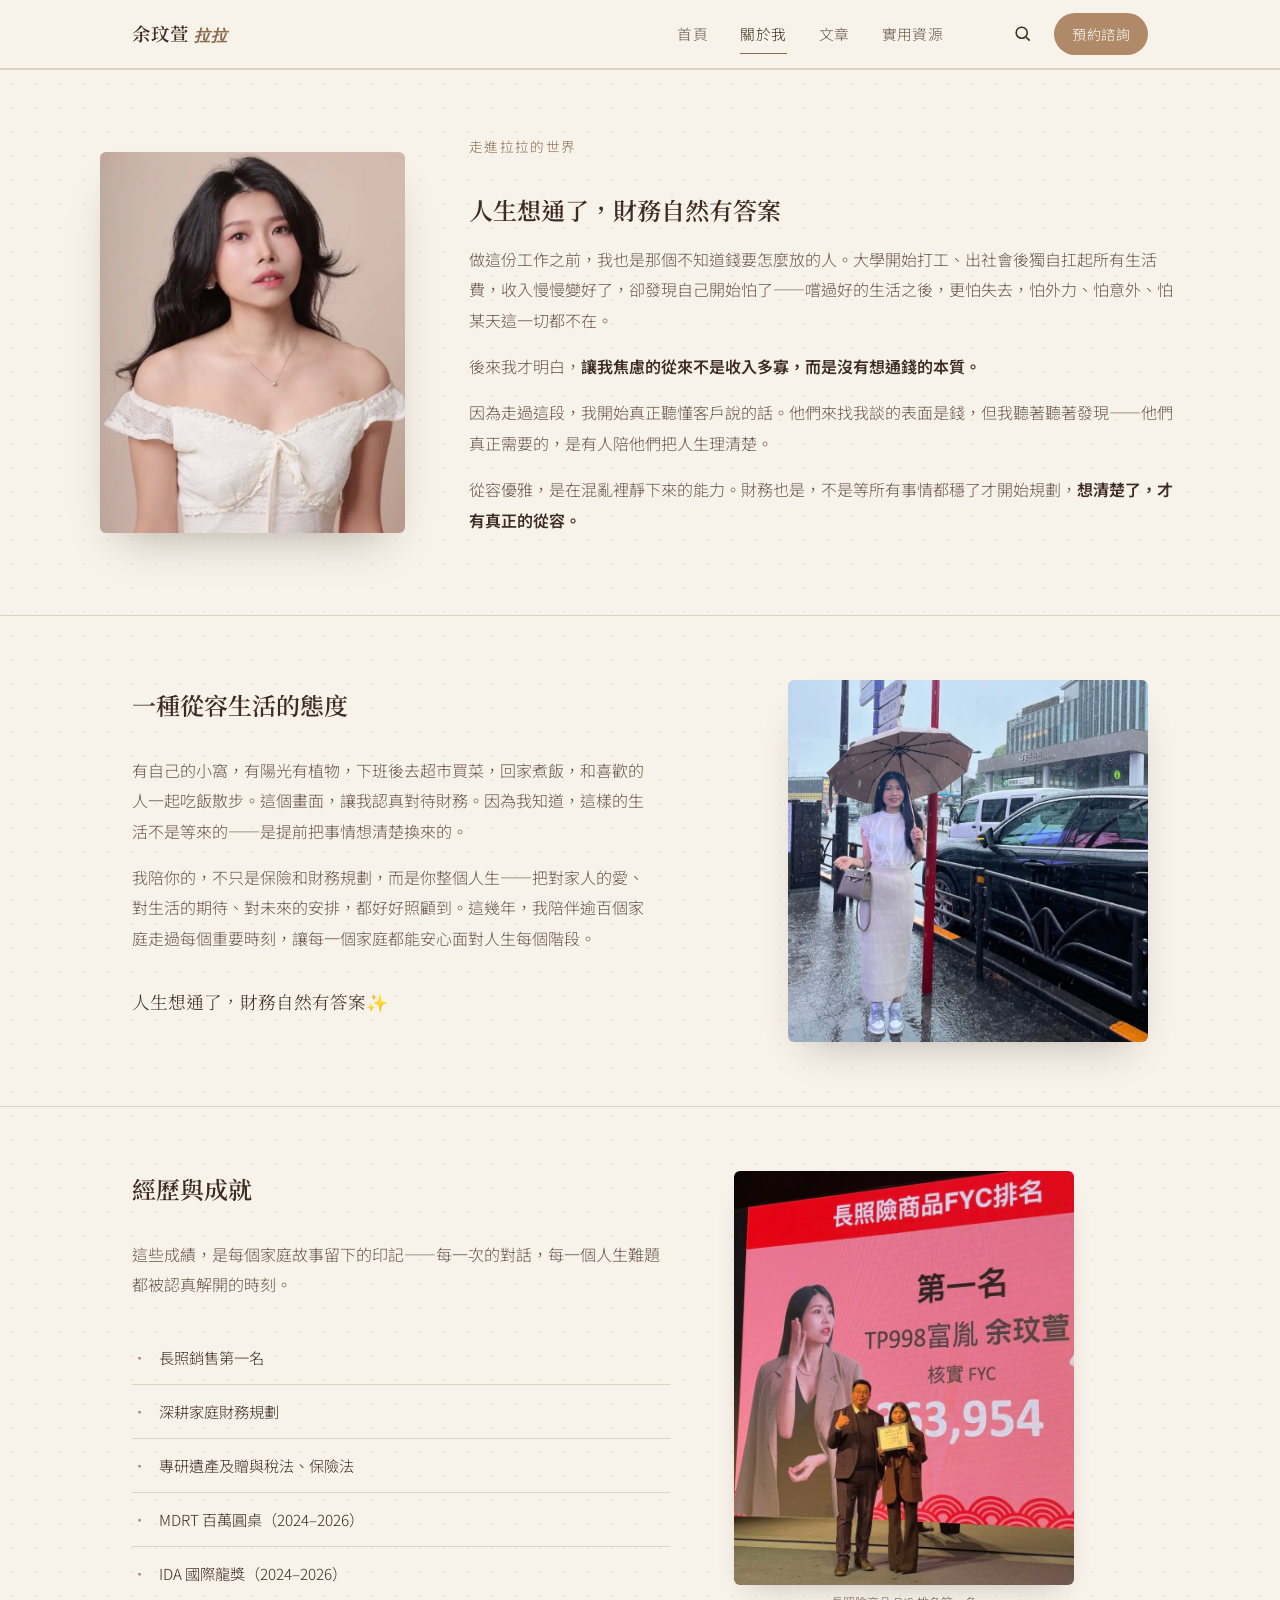
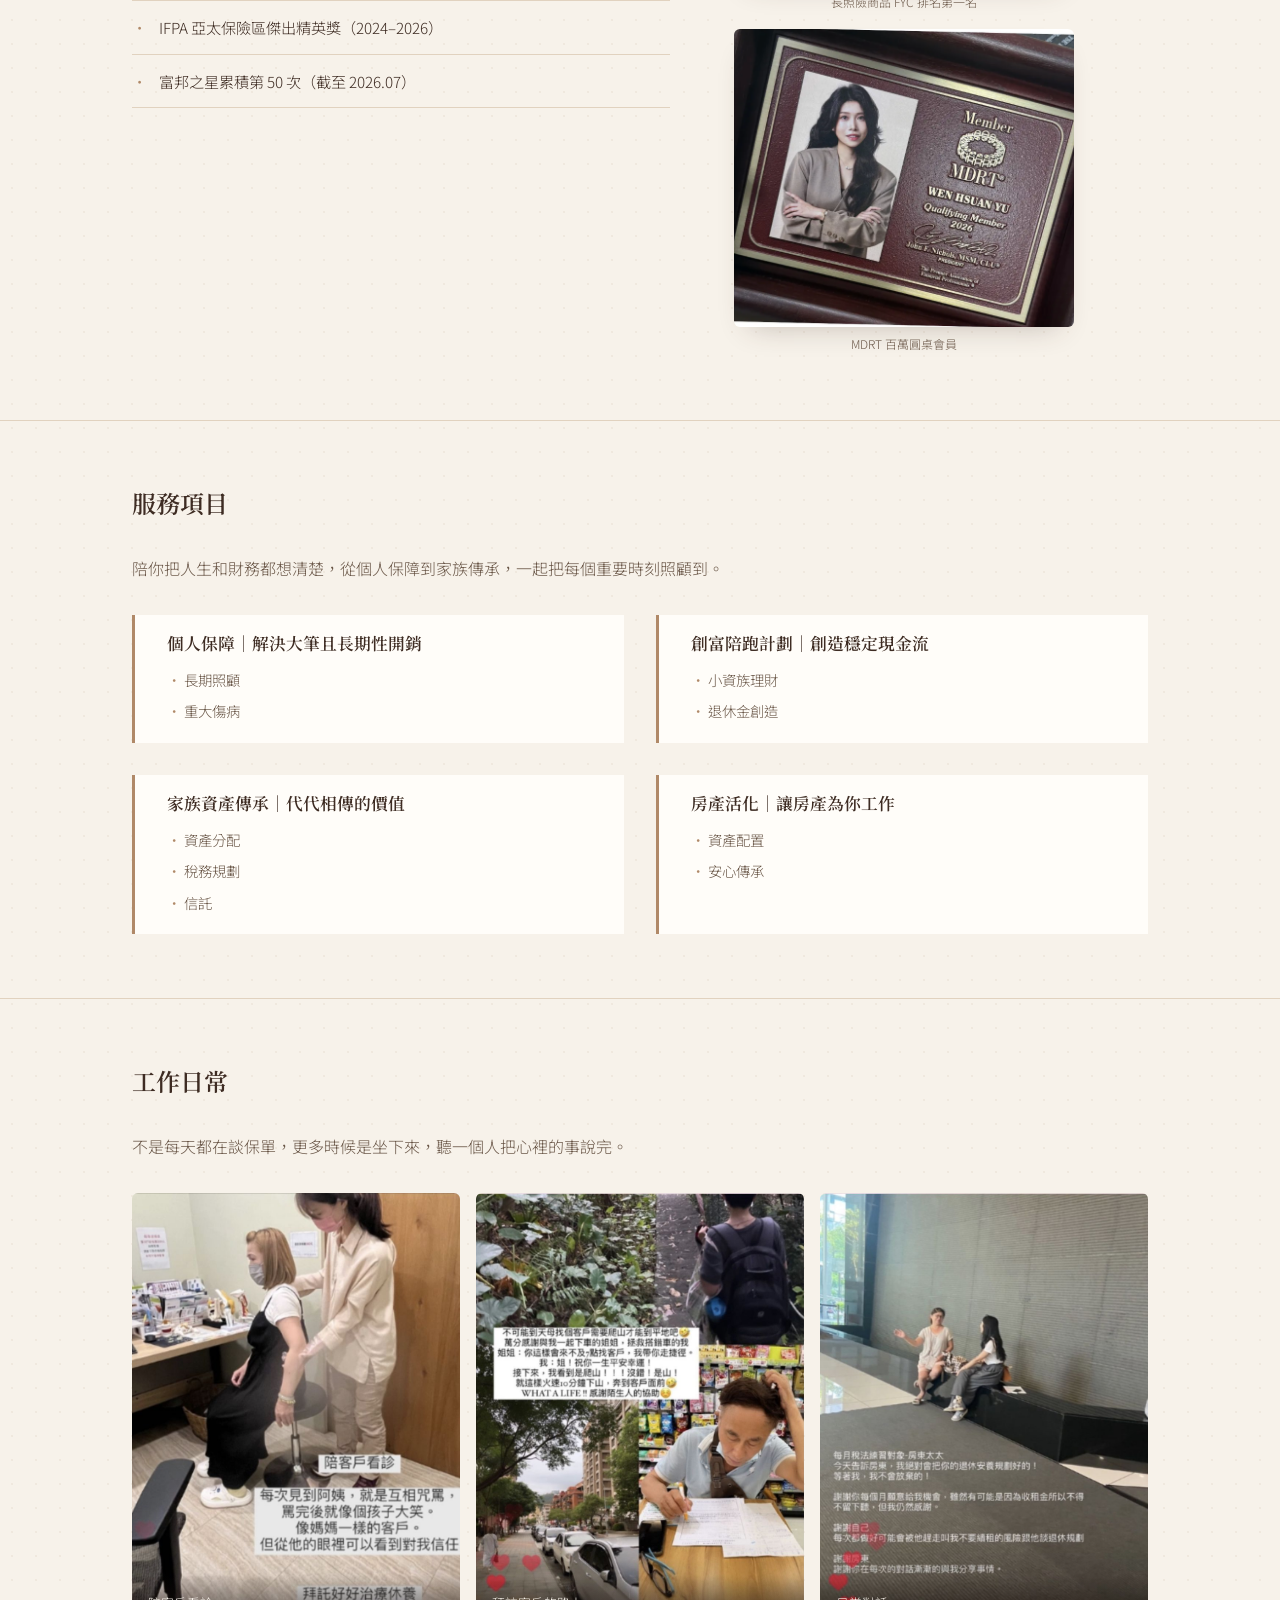
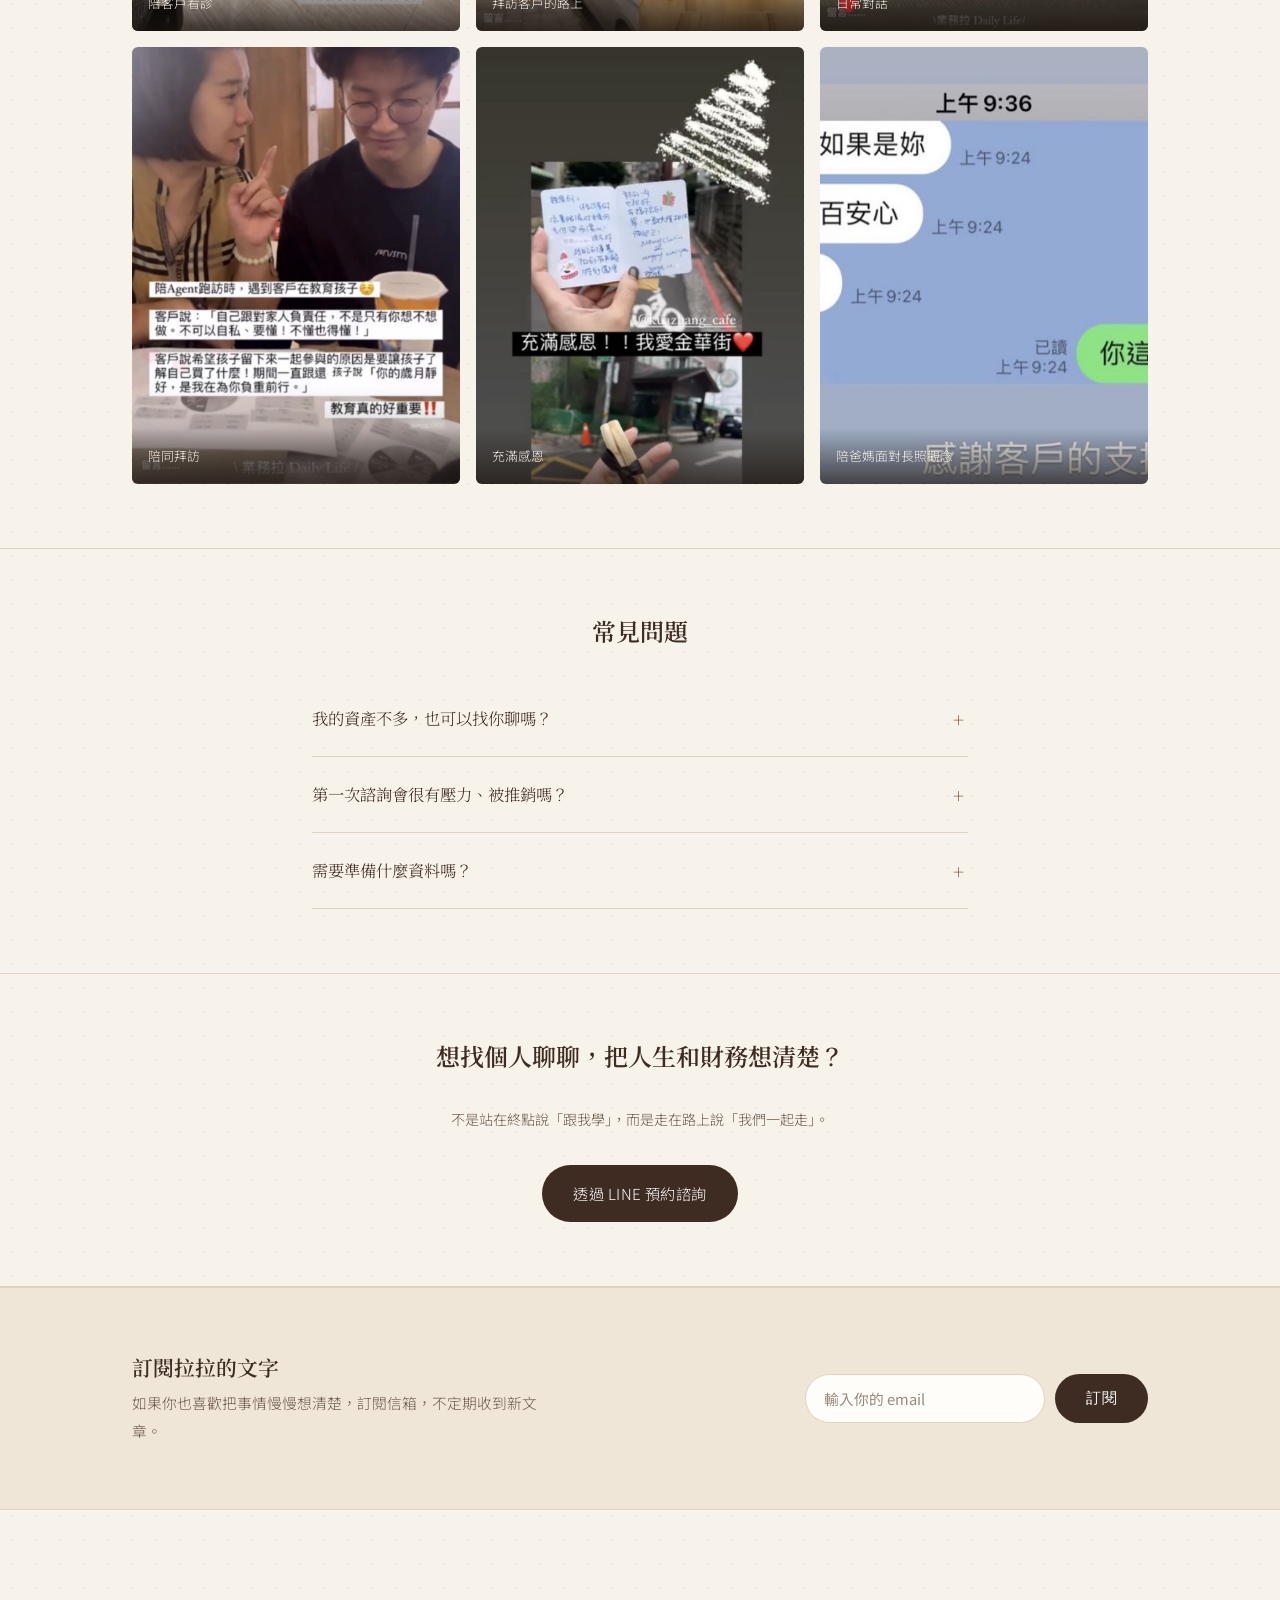
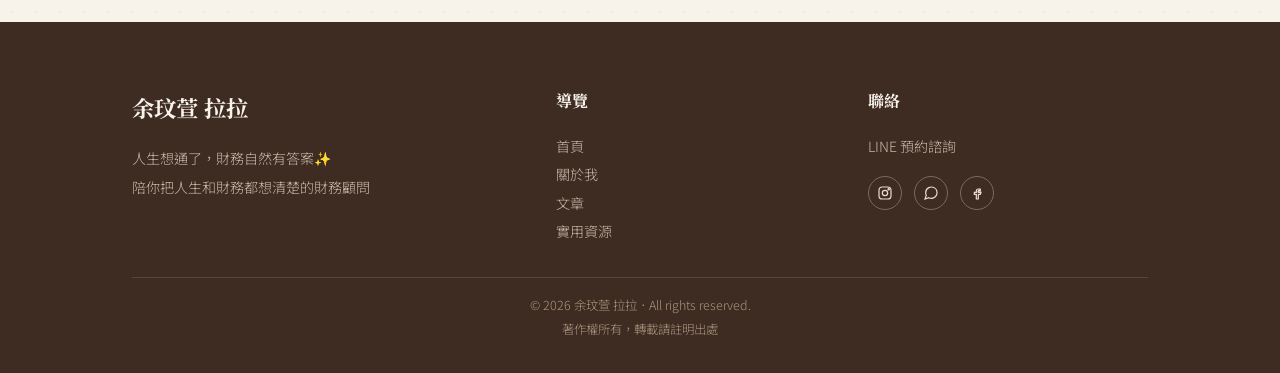
==== commit 3967bdf5: "Add files via upload" ====
--- a/about.html
+++ b/about.html
@@ -167,6 +167,14 @@
       <div class="gallery-item">
         <img src="images/gallery/gallery-teaching-kid.jpg" alt="陪同拜訪">
         <span class="gallery-caption">陪同拜訪</span>
+      </div>
+      <div class="gallery-item">
+        <img src="images/gallery/gallery-thankful.jpg" alt="充滿感恩">
+        <span class="gallery-caption">充滿感恩</span>
+      </div>
+      <div class="gallery-item">
+        <img src="images/gallery/gallery-parents-care.jpg" alt="陪爸媽面對長照觀念">
+        <span class="gallery-caption">陪爸媽面對長照觀念</span>
       </div>
     </div>
   </div>
--- a/css/style.css
+++ b/css/style.css
@@ -297,7 +297,7 @@
 }
 
 .hero-cta {
-  margin-top: var(--space-lg);
+  margin-top: var(--space-md);
   display: flex;
   justify-content: center;
   gap: var(--space-sm);
@@ -386,32 +386,39 @@
   border-top: 1px solid var(--color-line);
 }
 .testimonials-row {
-  display: flex;
+  display: grid;
+  grid-template-columns: repeat(3, 1fr);
   gap: var(--space-sm);
   margin-top: var(--space-md);
 }
 .testimonial-item {
-  flex: 1;
+  display: flex;
+  align-items: center;
+  gap: 12px;
   background: var(--color-bg-card);
   border-radius: 6px;
-  overflow: hidden;
-  box-shadow: 0 2px 12px -8px rgba(62, 44, 35, 0.18);
-}
-.testimonial-photo {
-  width: 100%;
-  aspect-ratio: 4 / 3;
+  padding: 14px;
+  box-shadow: 0 2px 10px -6px rgba(62, 44, 35, 0.15);
+}
+.testimonial-avatar {
+  width: 48px;
+  height: 48px;
+  border-radius: 50%;
   background-size: cover;
   background-position: top center;
+  flex-shrink: 0;
 }
 .testimonial-quote {
-  font-size: 0.85rem;
+  font-size: 0.82rem;
   color: var(--color-brown);
-  line-height: 1.8;
-  padding: var(--space-sm) var(--space-sm);
-}
-
-@media (max-width: 640px) {
-  .testimonials-row { flex-direction: column; }
+  line-height: 1.7;
+}
+
+@media (max-width: 860px) {
+  .testimonials-row { grid-template-columns: repeat(2, 1fr); }
+}
+@media (max-width: 560px) {
+  .testimonials-row { grid-template-columns: 1fr; }
 }
 
 .stories-carousel-section {
@@ -464,32 +471,28 @@
 .story-card:hover { transform: translateY(-3px); }
 .story-card .story-thumb {
   aspect-ratio: 16 / 10;
-  background-size: cover;
-  background-position: center;
-  background-color: var(--color-brown);
-}
-.story-card .story-body { padding: 12px 14px 14px; }
-.story-card .story-cat {
-  font-size: 0.7rem;
-  color: var(--color-milktea-deep);
-  letter-spacing: 0.04em;
-  margin-bottom: 6px;
-  display: block;
-}
-.story-card .story-title-row {
-  display: flex;
-  align-items: baseline;
-  justify-content: space-between;
-  gap: 8px;
-  margin-bottom: 6px;
+  display: flex;
+  align-items: center;
+  justify-content: center;
+  padding: 20px 24px;
+  text-align: center;
 }
 .story-card .story-title {
   font-family: var(--font-serif);
-  font-size: 0.92rem;
-  color: var(--color-brown);
-  line-height: 1.5;
-}
-.story-card .story-short-badge {
+  font-size: 1rem;
+  color: #F7F2EA;
+  line-height: 1.6;
+}
+.story-card .story-body { padding: 24px 28px 26px; }
+.story-body-top {
+  display: flex;
+  align-items: baseline;
+  justify-content: flex-start;
+  gap: 10px;
+  margin-bottom: 6px;
+  padding-right: 6px;
+}
+.story-short-badge {
   flex-shrink: 0;
   font-size: 0.62rem;
   color: var(--color-milktea-deep);
@@ -497,6 +500,12 @@
   padding: 2px 7px;
   border-radius: 100px;
   white-space: nowrap;
+}
+.story-card .story-cat {
+  font-size: 0.7rem;
+  color: var(--color-milktea-deep);
+  letter-spacing: 0.04em;
+  display: block;
 }
 .story-card .story-excerpt {
   font-size: 0.78rem;
@@ -884,9 +893,7 @@
 .honor-photos figure { margin: 0; }
 .honor-photos img {
   width: 100%;
-  aspect-ratio: 4 / 3;
-  object-fit: cover;
-  object-position: top center;
+  height: auto;
   border-radius: 6px;
   box-shadow: 0 14px 28px -16px rgba(62, 44, 35, 0.3);
   display: block;
@@ -899,7 +906,7 @@
 }
 
 .about-intro h1 {
-  font-size: clamp(1.6rem, 4vw, 2.2rem);
+  font-size: 1.5rem;
   margin-bottom: var(--space-sm);
 }
 .about-intro .about-role {
@@ -1026,6 +1033,7 @@
   padding: 2px 8px;
   border-radius: 100px;
   white-space: nowrap;
+  margin-left: 4px;
 }
 .article-card .card-body {
   padding: var(--space-md);
@@ -1144,29 +1152,33 @@
   letter-spacing: 0.15em;
 }
 .short-story-wrap {
-  max-width: 640px;
+  max-width: 760px;
 }
 .short-story-layout {
-  overflow: auto;
+  display: grid;
+  grid-template-columns: 1.4fr 1fr;
+  gap: var(--space-lg);
+  align-items: start;
 }
 .short-side-image {
-  float: right;
-  width: 42%;
-  max-width: 230px;
+  display: block;
+  width: 100%;
   aspect-ratio: 3 / 4;
   background-size: cover;
   background-position: top center;
   border-radius: 6px;
-  margin: 4px 0 var(--space-md) var(--space-md);
   box-shadow: 0 10px 24px -14px rgba(62, 44, 35, 0.3);
-}
-@media (max-width: 560px) {
+  position: sticky;
+  top: 88px;
+}
+@media (max-width: 700px) {
+  .short-story-layout { grid-template-columns: 1fr; }
   .short-side-image {
-    float: none;
     width: 70%;
-    max-width: 240px;
+    max-width: 260px;
     margin: 0 auto var(--space-md);
-    display: block;
+    position: static;
+    order: -1;
   }
 }
 .short-story-header {
@@ -1473,8 +1485,8 @@
   .lifestyle-grid .lifestyle-photo { order: -1; max-width: 360px; margin: 0 auto; }
   .honor-grid, .service-grid { grid-template-columns: 1fr; }
   .honors-layout { grid-template-columns: 1fr; }
-  .honor-photos { max-width: 340px; margin: var(--space-md) auto 0; flex-direction: row; height: auto; }
-  .honor-photos img { aspect-ratio: 3 / 4; flex: 1; }
+  .honor-photos { max-width: 340px; margin: var(--space-md) auto 0; flex-direction: column; }
+  .honor-photos img { width: 100%; height: auto; }
   .article-list { grid-template-columns: 1fr; }
   .footer-grid { grid-template-columns: 1fr; gap: var(--space-md); text-align: center; }
 }
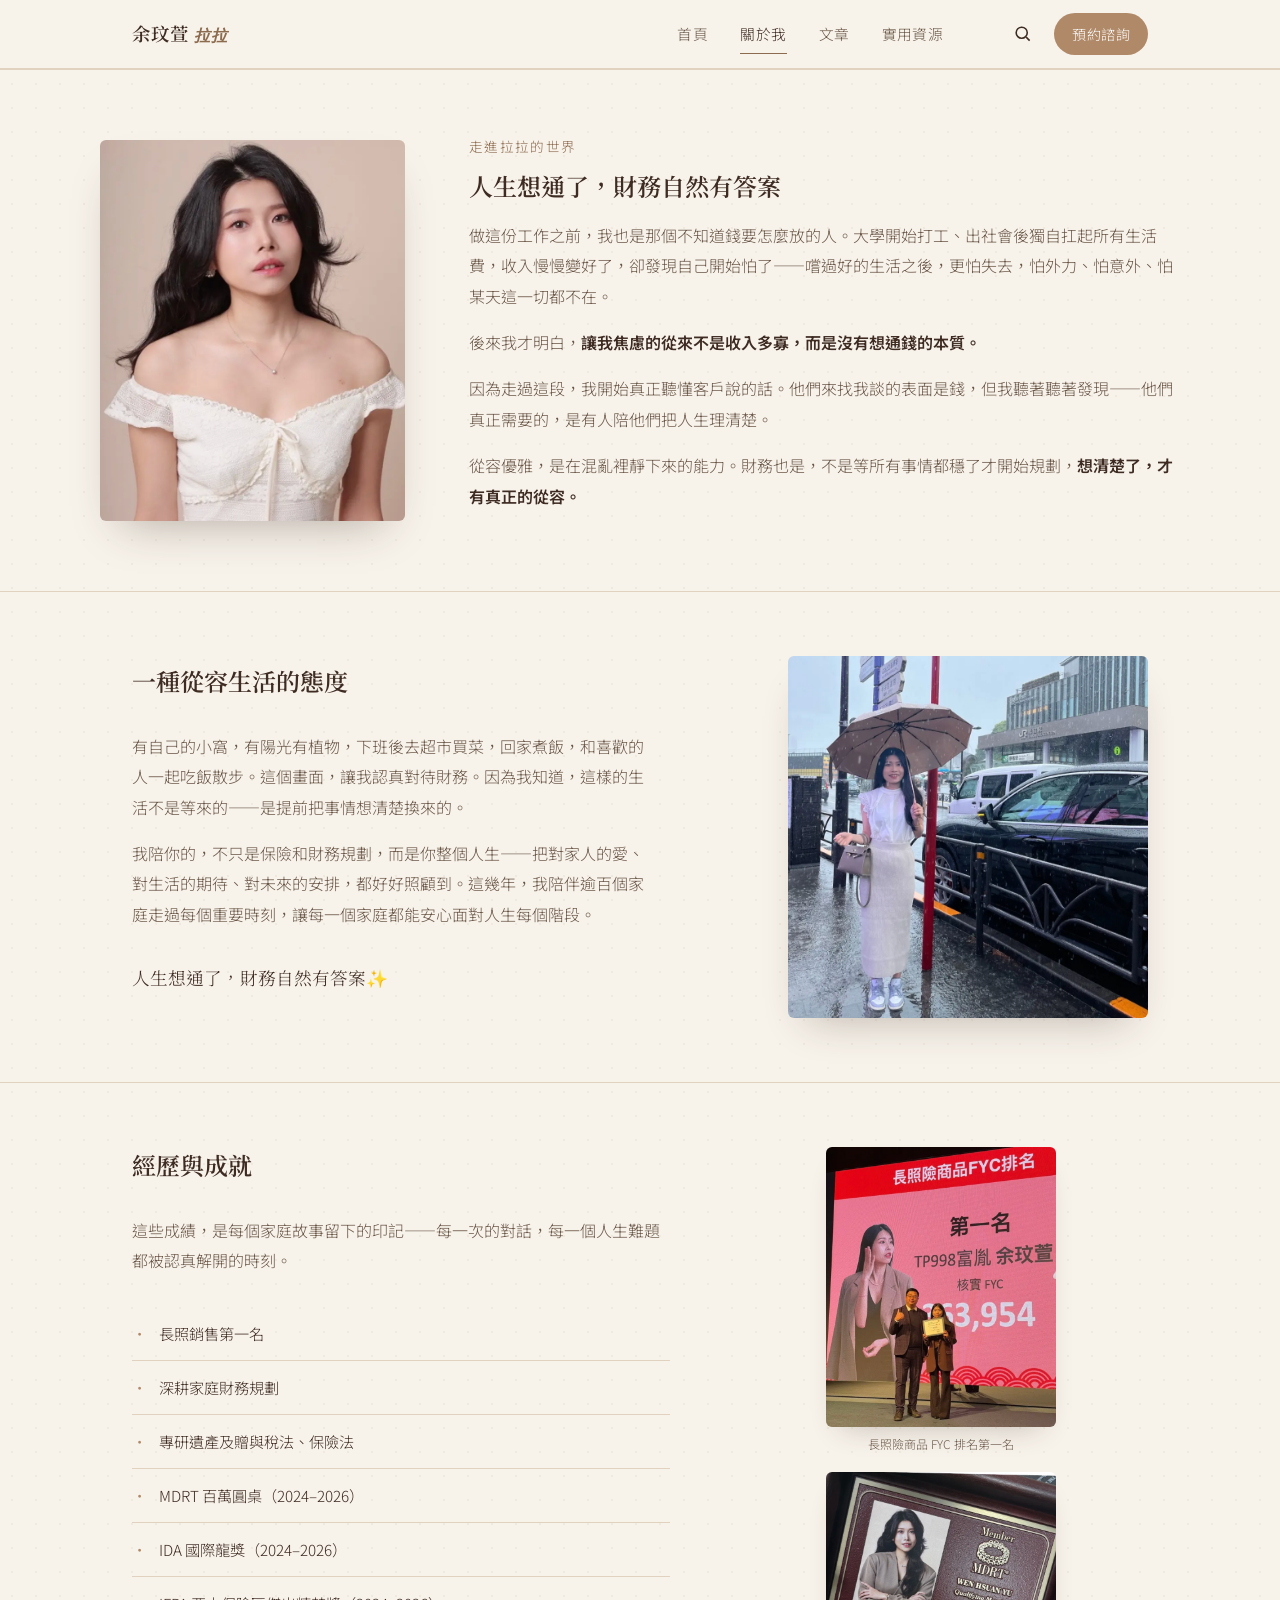
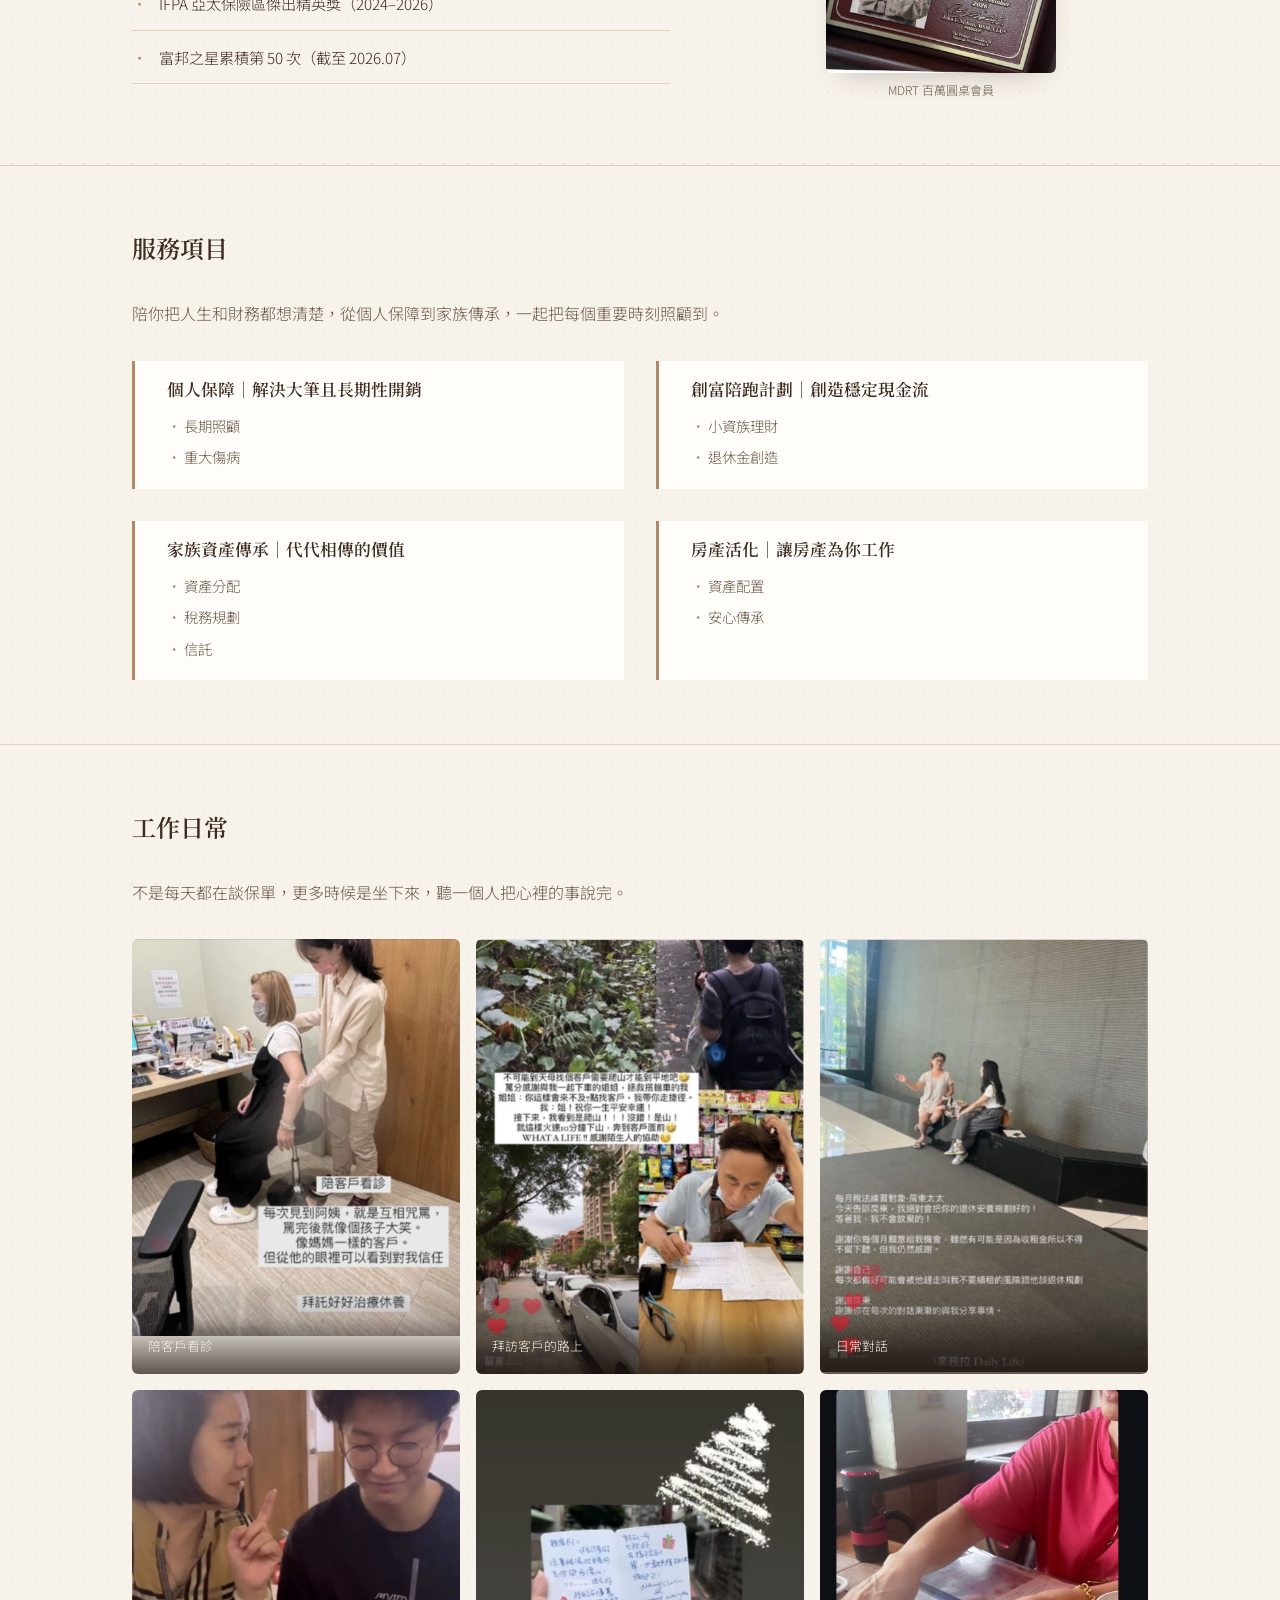
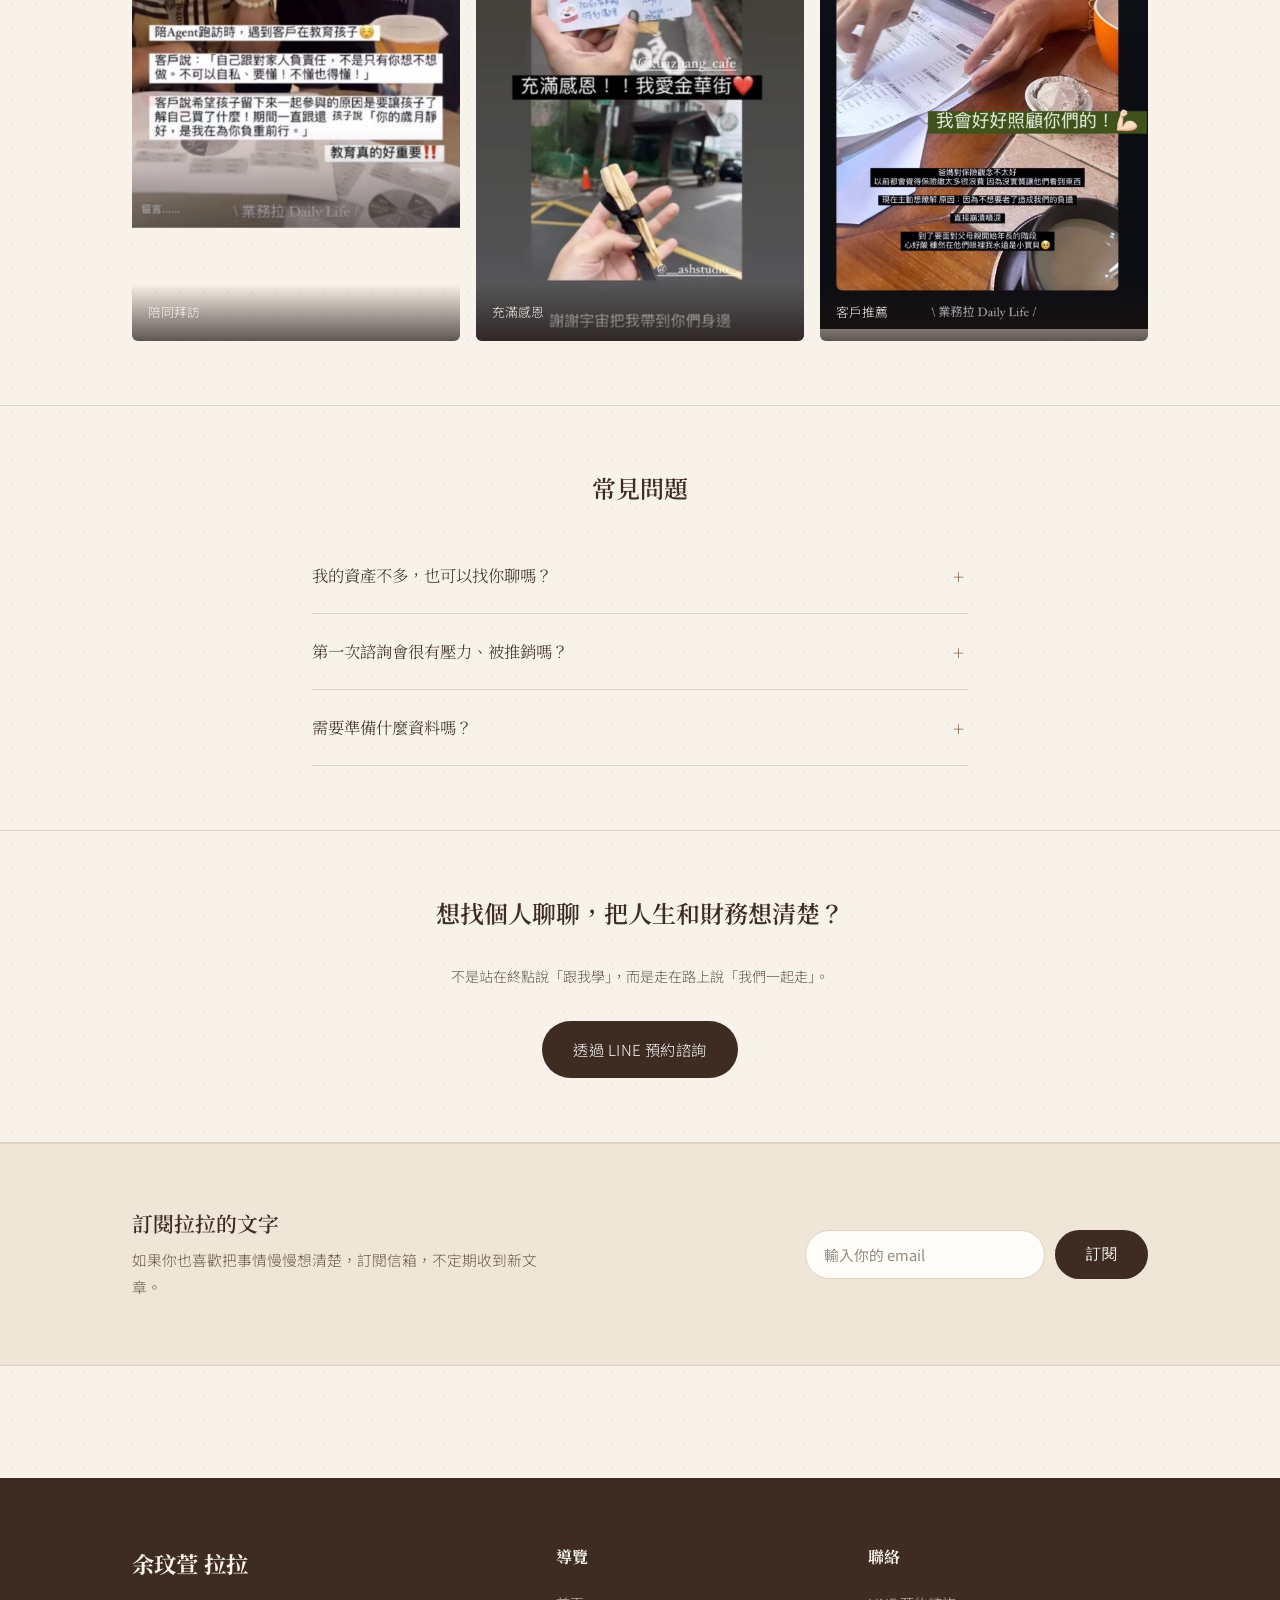
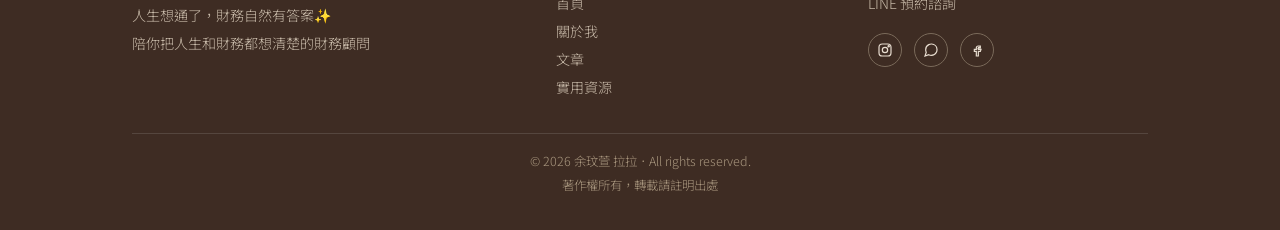
==== commit 60a0c6f6: "Add files via upload" ====
--- a/about.html
+++ b/about.html
@@ -96,11 +96,11 @@
     </div>
     <div class="honor-photos">
       <figure>
-        <img src="images/photo-award-stage.png" alt="長照險商品FYC排名第一名頒獎">
+        <span class="photo-frame"><img src="images/photo-award-stage.png" alt="長照險商品FYC排名第一名頒獎"></span>
         <figcaption>長照險商品 FYC 排名第一名</figcaption>
       </figure>
       <figure>
-        <img src="images/photo-mdrt.png" alt="MDRT百萬圓桌會員證">
+        <span class="photo-frame"><img src="images/photo-mdrt.png" alt="MDRT百萬圓桌會員證"></span>
         <figcaption>MDRT 百萬圓桌會員</figcaption>
       </figure>
     </div>
@@ -173,8 +173,8 @@
         <span class="gallery-caption">充滿感恩</span>
       </div>
       <div class="gallery-item">
-        <img src="images/gallery/gallery-parents-care.jpg" alt="陪爸媽面對長照觀念">
-        <span class="gallery-caption">陪爸媽面對長照觀念</span>
+        <img src="images/gallery/gallery-hanna.jpg" alt="客戶推薦">
+        <span class="gallery-caption">客戶推薦</span>
       </div>
     </div>
   </div>
--- a/css/style.css
+++ b/css/style.css
@@ -357,15 +357,12 @@
 }
 .gallery-item {
   position: relative;
-  aspect-ratio: 3 / 4;
   border-radius: 6px;
   overflow: hidden;
 }
 .gallery-item img {
   width: 100%;
-  height: 100%;
-  object-fit: cover;
-  object-position: top center;
+  height: auto;
   display: block;
 }
 .gallery-caption {
@@ -460,6 +457,8 @@
   transition: transform 0.4s ease;
 }
 .story-card {
+  display: flex;
+  flex-direction: column;
   flex: 0 0 calc(25% - (var(--space-sm) * 3 / 4));
   flex-shrink: 0;
   background: var(--color-bg-card);
@@ -483,7 +482,7 @@
   color: #F7F2EA;
   line-height: 1.6;
 }
-.story-card .story-body { padding: 24px 28px 26px; }
+.story-card .story-body { display: block; padding: 24px 28px 26px; }
 .story-body-top {
   display: flex;
   align-items: baseline;
@@ -508,6 +507,7 @@
   display: block;
 }
 .story-card .story-excerpt {
+  display: block;
   font-size: 0.78rem;
   color: var(--color-brown-soft);
   line-height: 1.7;
@@ -888,14 +888,19 @@
   display: flex;
   flex-direction: column;
   gap: var(--space-sm);
-  max-width: 340px;
+  max-width: 230px;
+  margin: 0 auto;
 }
 .honor-photos figure { margin: 0; }
+.honor-photos .photo-frame {
+  display: block;
+  border-radius: 6px;
+  overflow: hidden;
+  box-shadow: 0 14px 28px -16px rgba(62, 44, 35, 0.3);
+}
 .honor-photos img {
   width: 100%;
   height: auto;
-  border-radius: 6px;
-  box-shadow: 0 14px 28px -16px rgba(62, 44, 35, 0.3);
   display: block;
 }
 .honor-photos figcaption {
@@ -913,7 +918,7 @@
   color: var(--color-milktea-deep);
   letter-spacing: 0.1em;
   font-size: 0.85rem;
-  margin-bottom: var(--space-md);
+  margin-bottom: var(--space-xs);
   display: block;
 }
 .about-intro p { margin-bottom: var(--space-sm); color: var(--color-brown-soft); }
@@ -1485,7 +1490,7 @@
   .lifestyle-grid .lifestyle-photo { order: -1; max-width: 360px; margin: 0 auto; }
   .honor-grid, .service-grid { grid-template-columns: 1fr; }
   .honors-layout { grid-template-columns: 1fr; }
-  .honor-photos { max-width: 340px; margin: var(--space-md) auto 0; flex-direction: column; }
+  .honor-photos { max-width: 230px; margin: var(--space-md) auto 0; flex-direction: column; }
   .honor-photos img { width: 100%; height: auto; }
   .article-list { grid-template-columns: 1fr; }
   .footer-grid { grid-template-columns: 1fr; gap: var(--space-md); text-align: center; }
